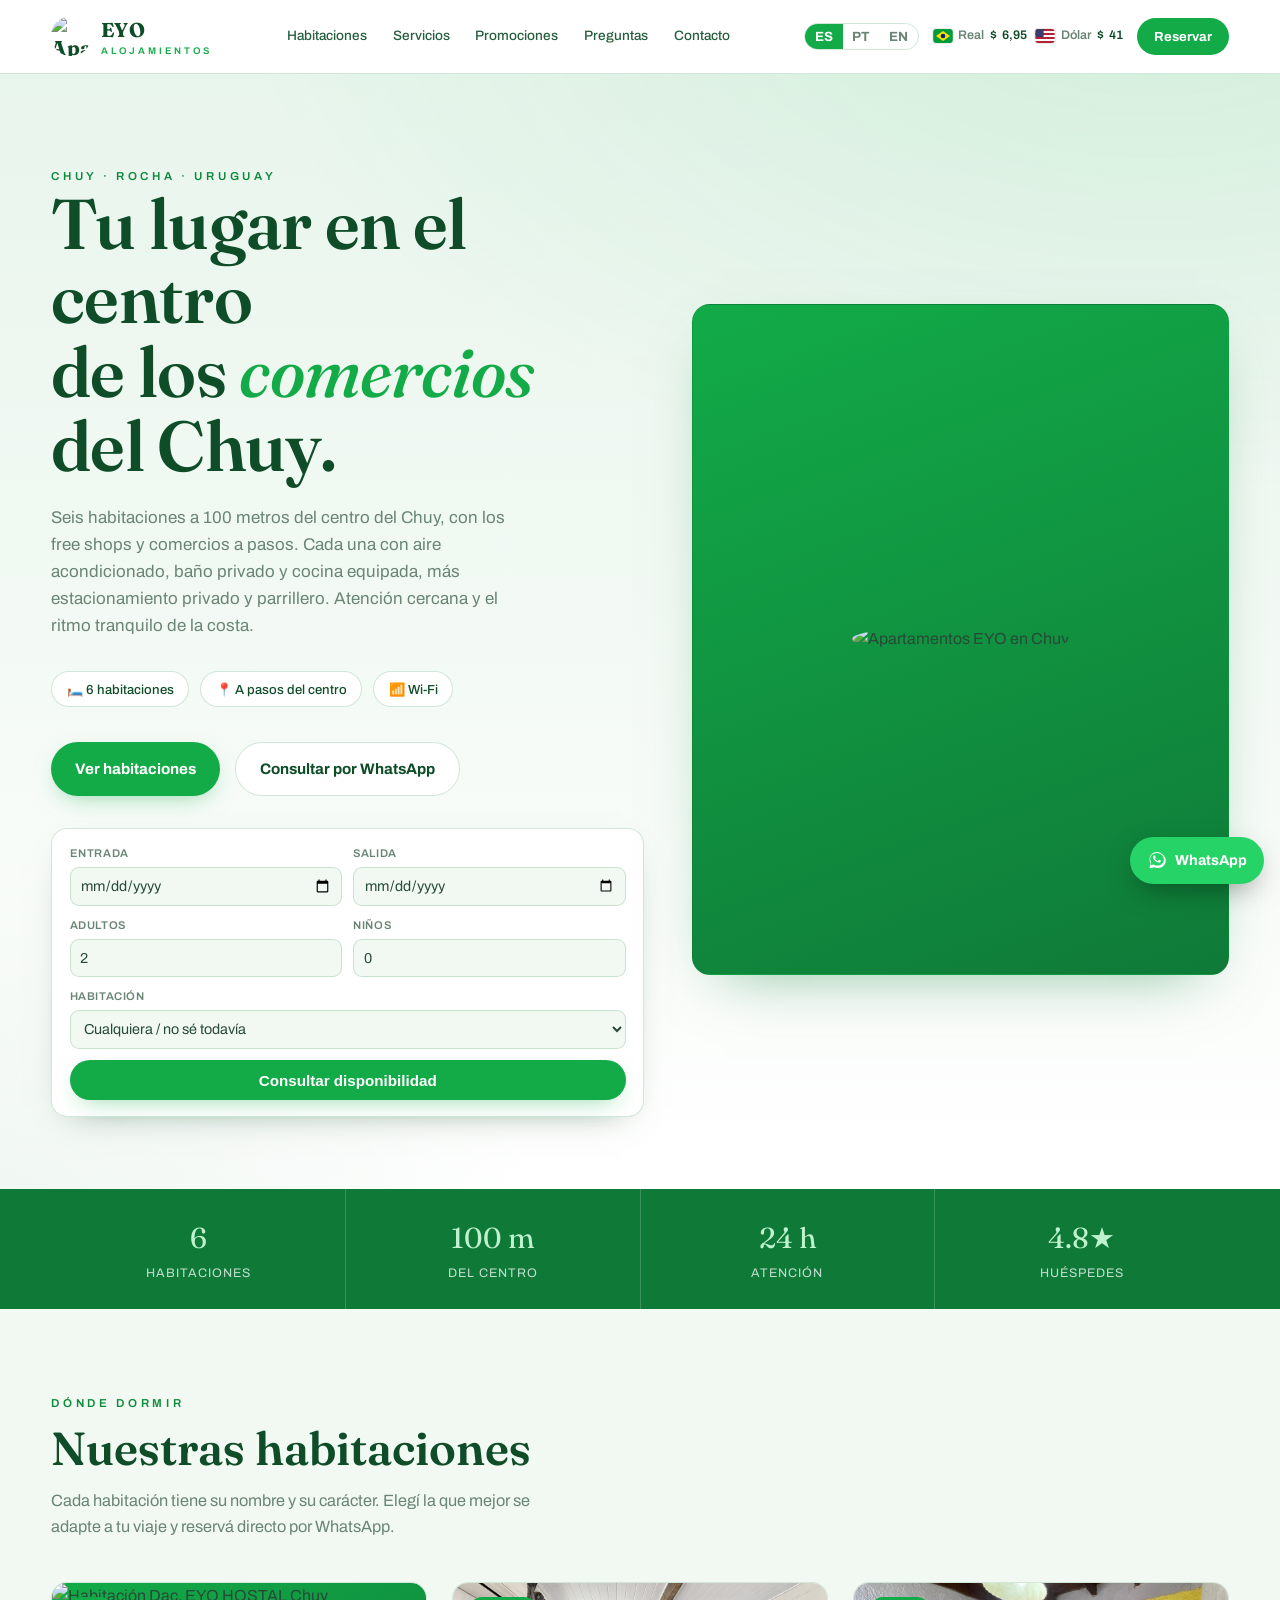
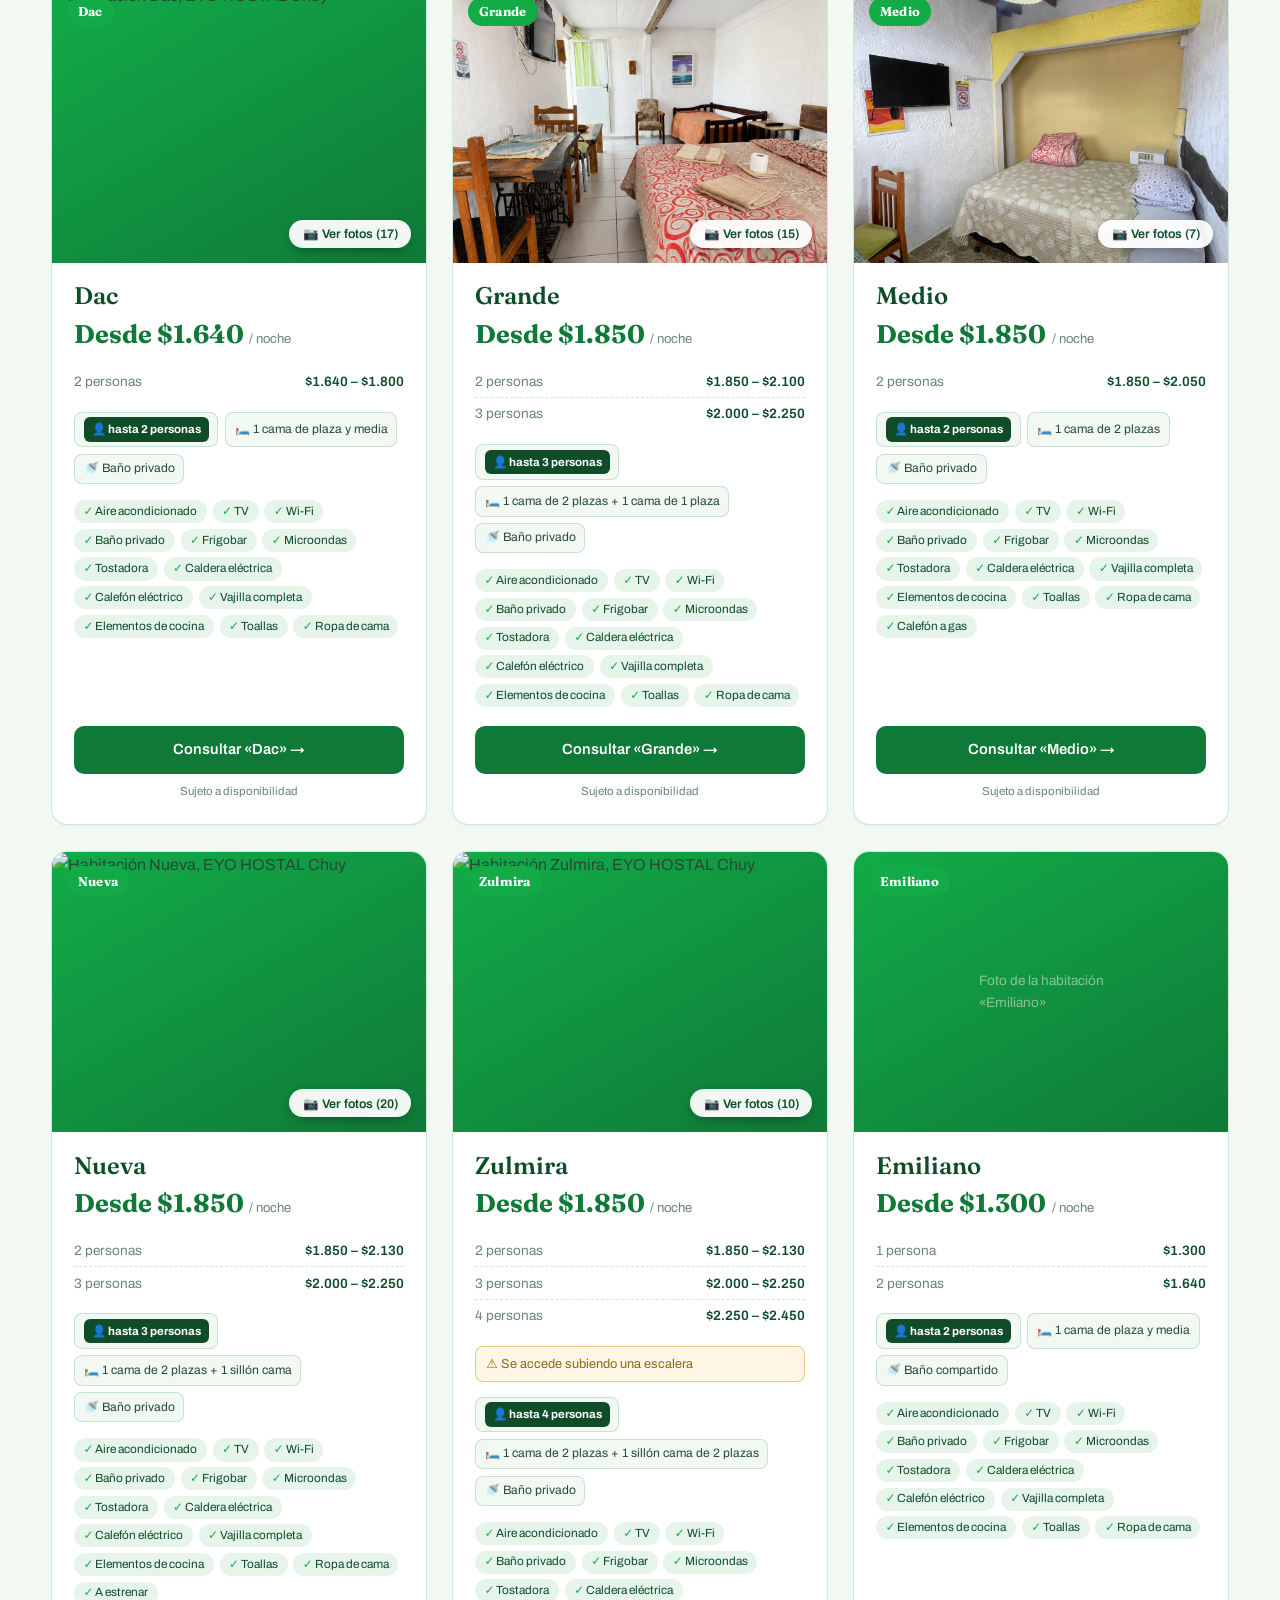
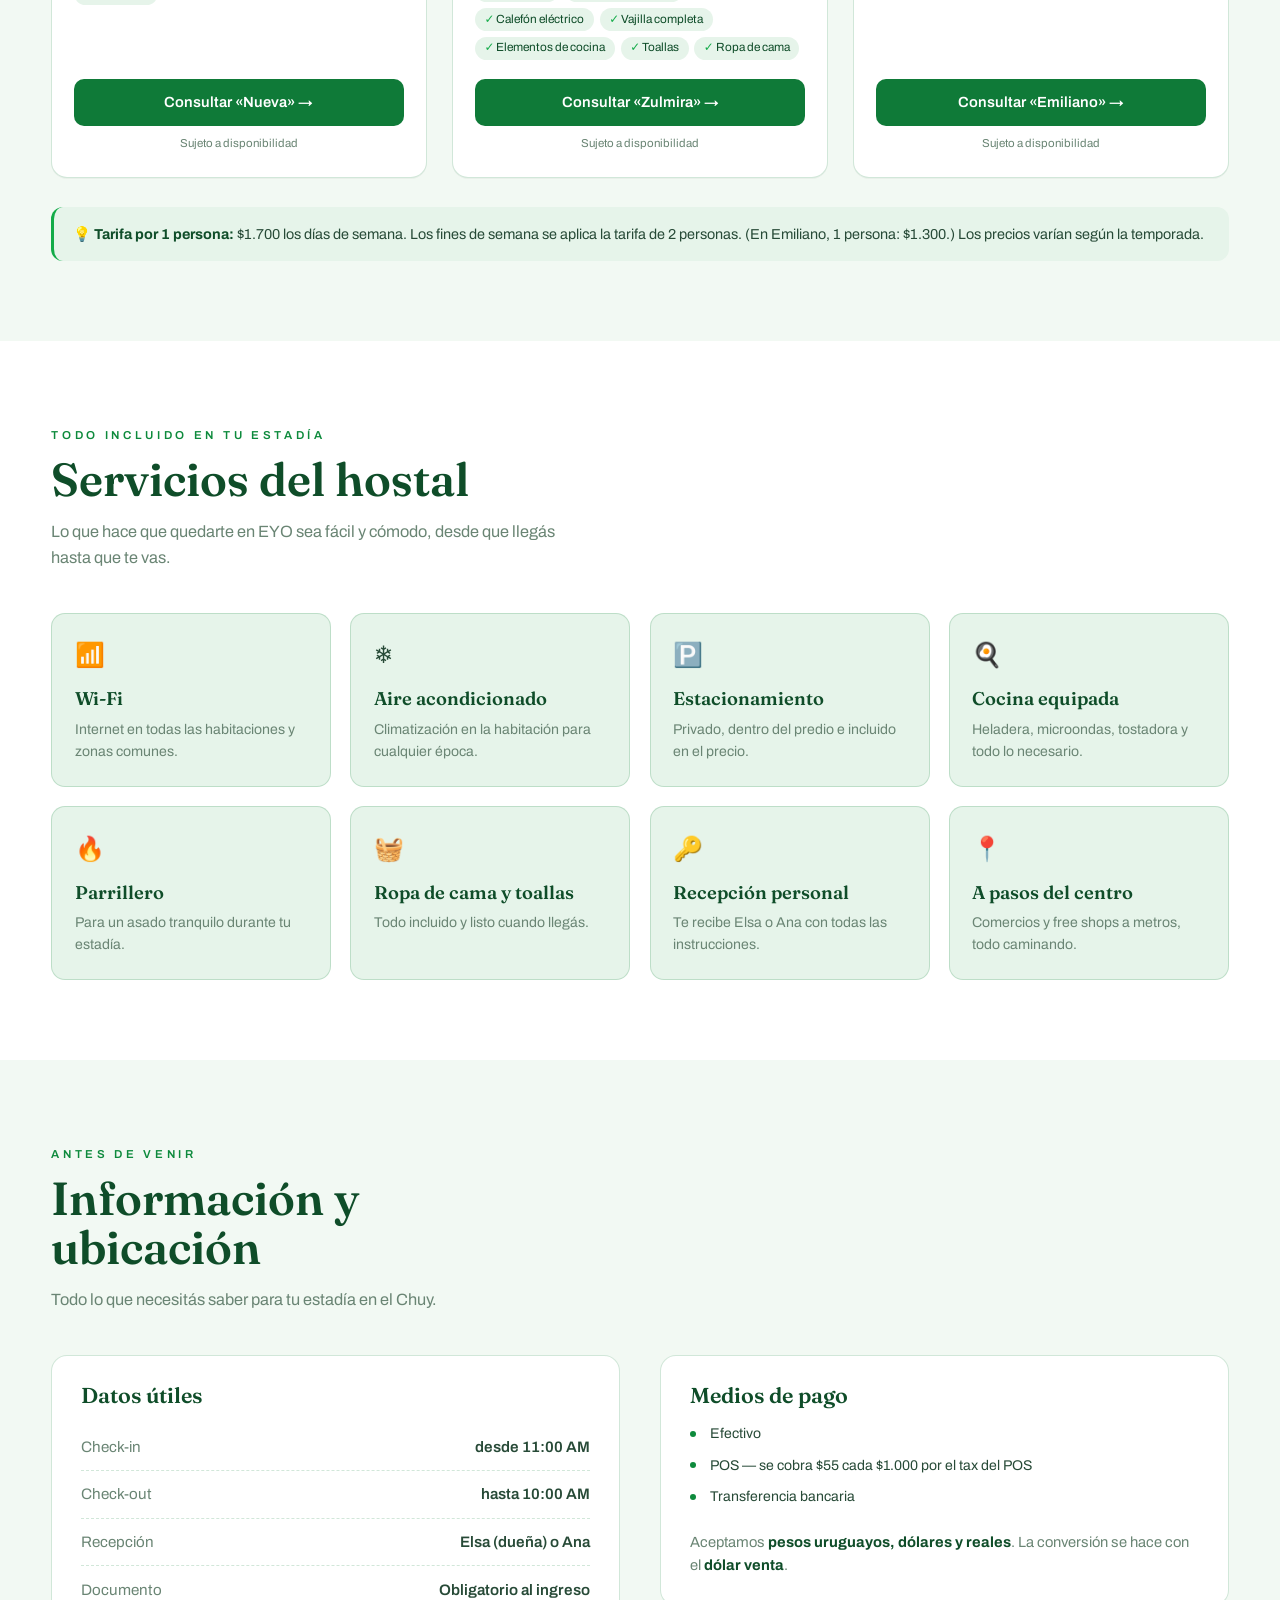
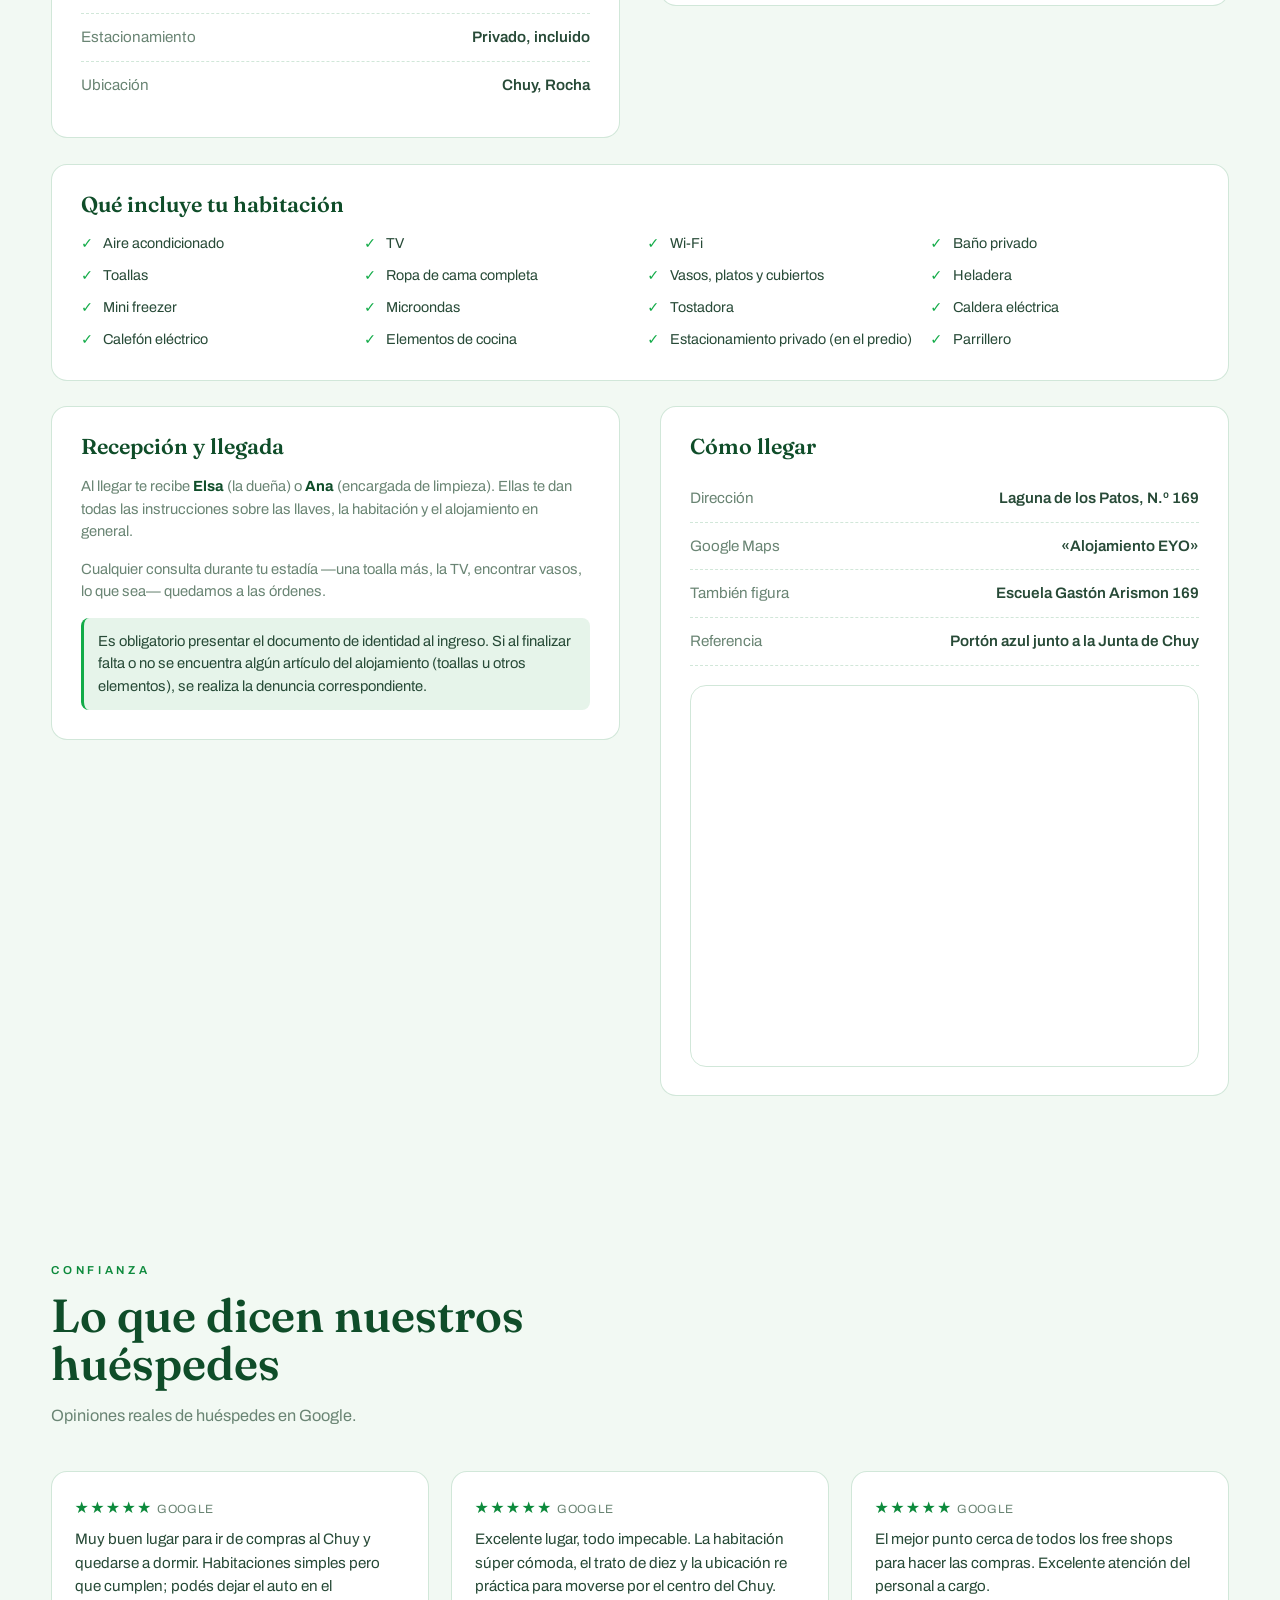
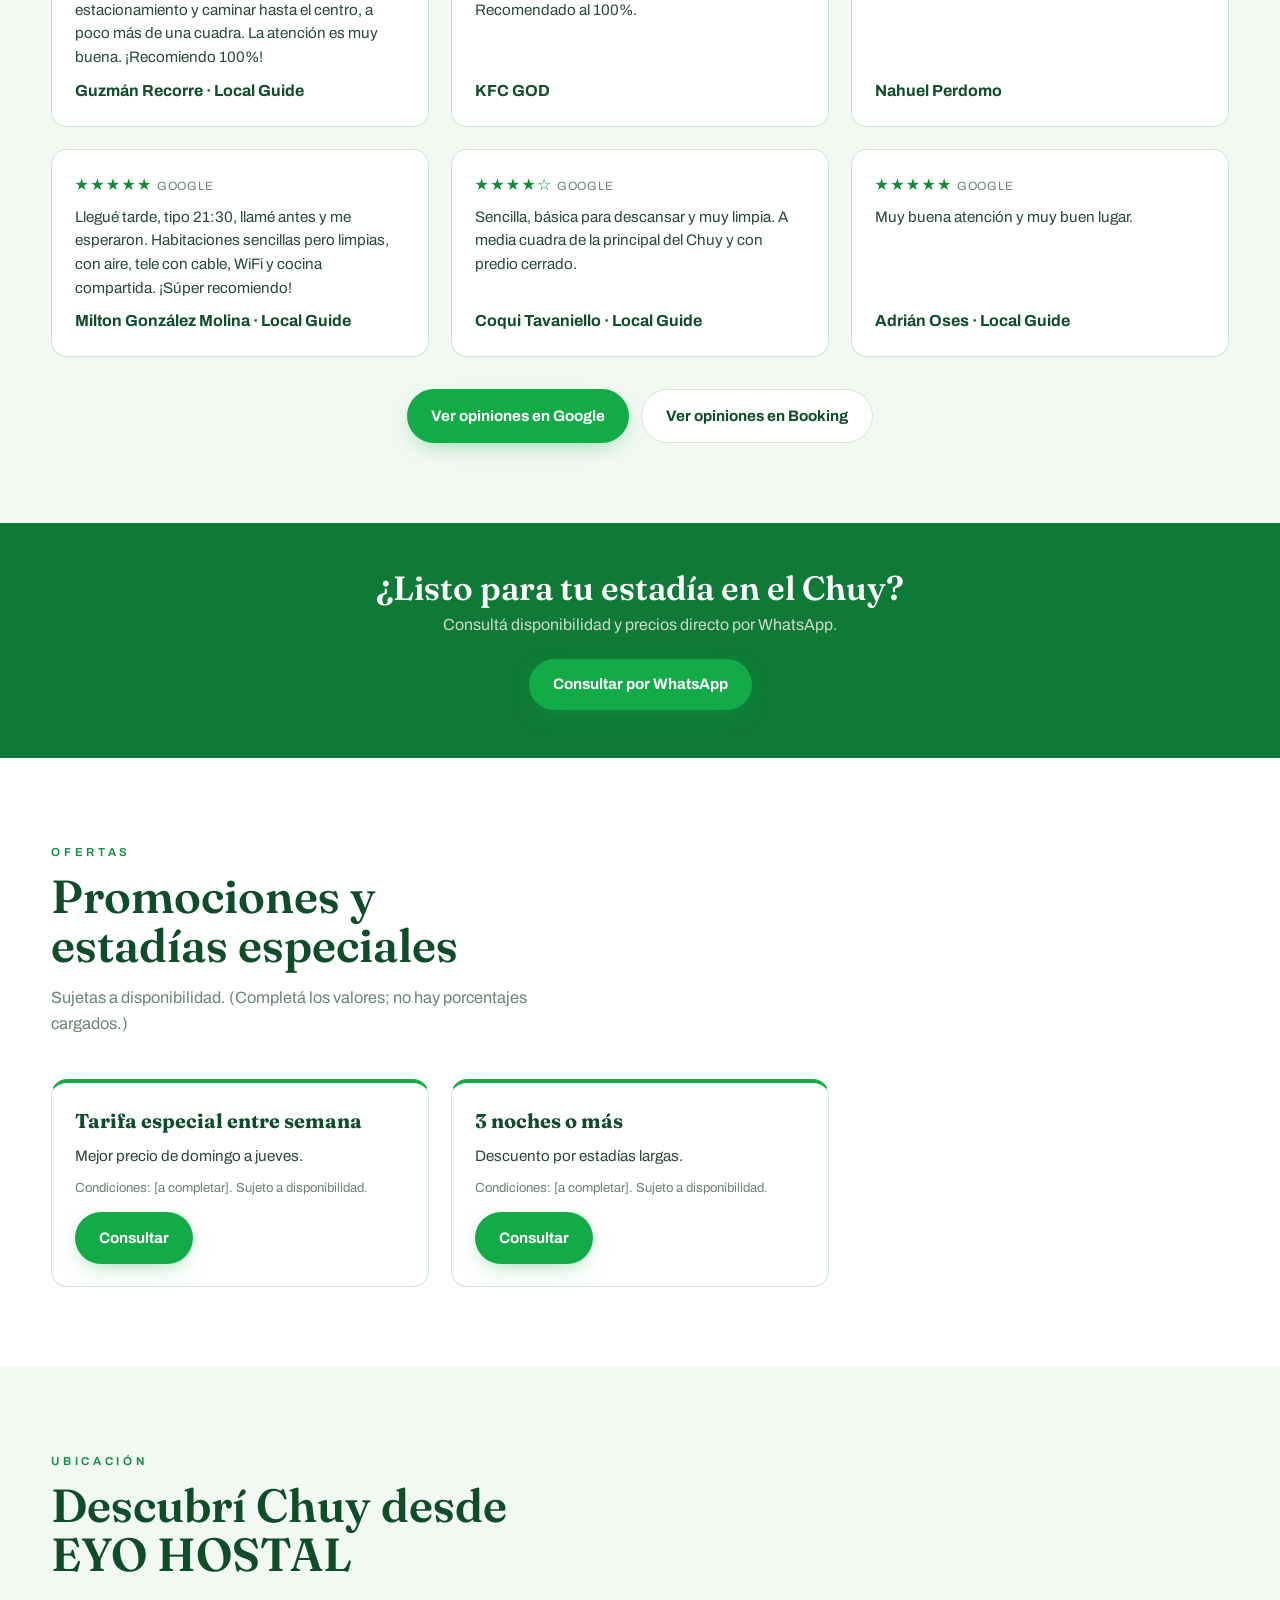
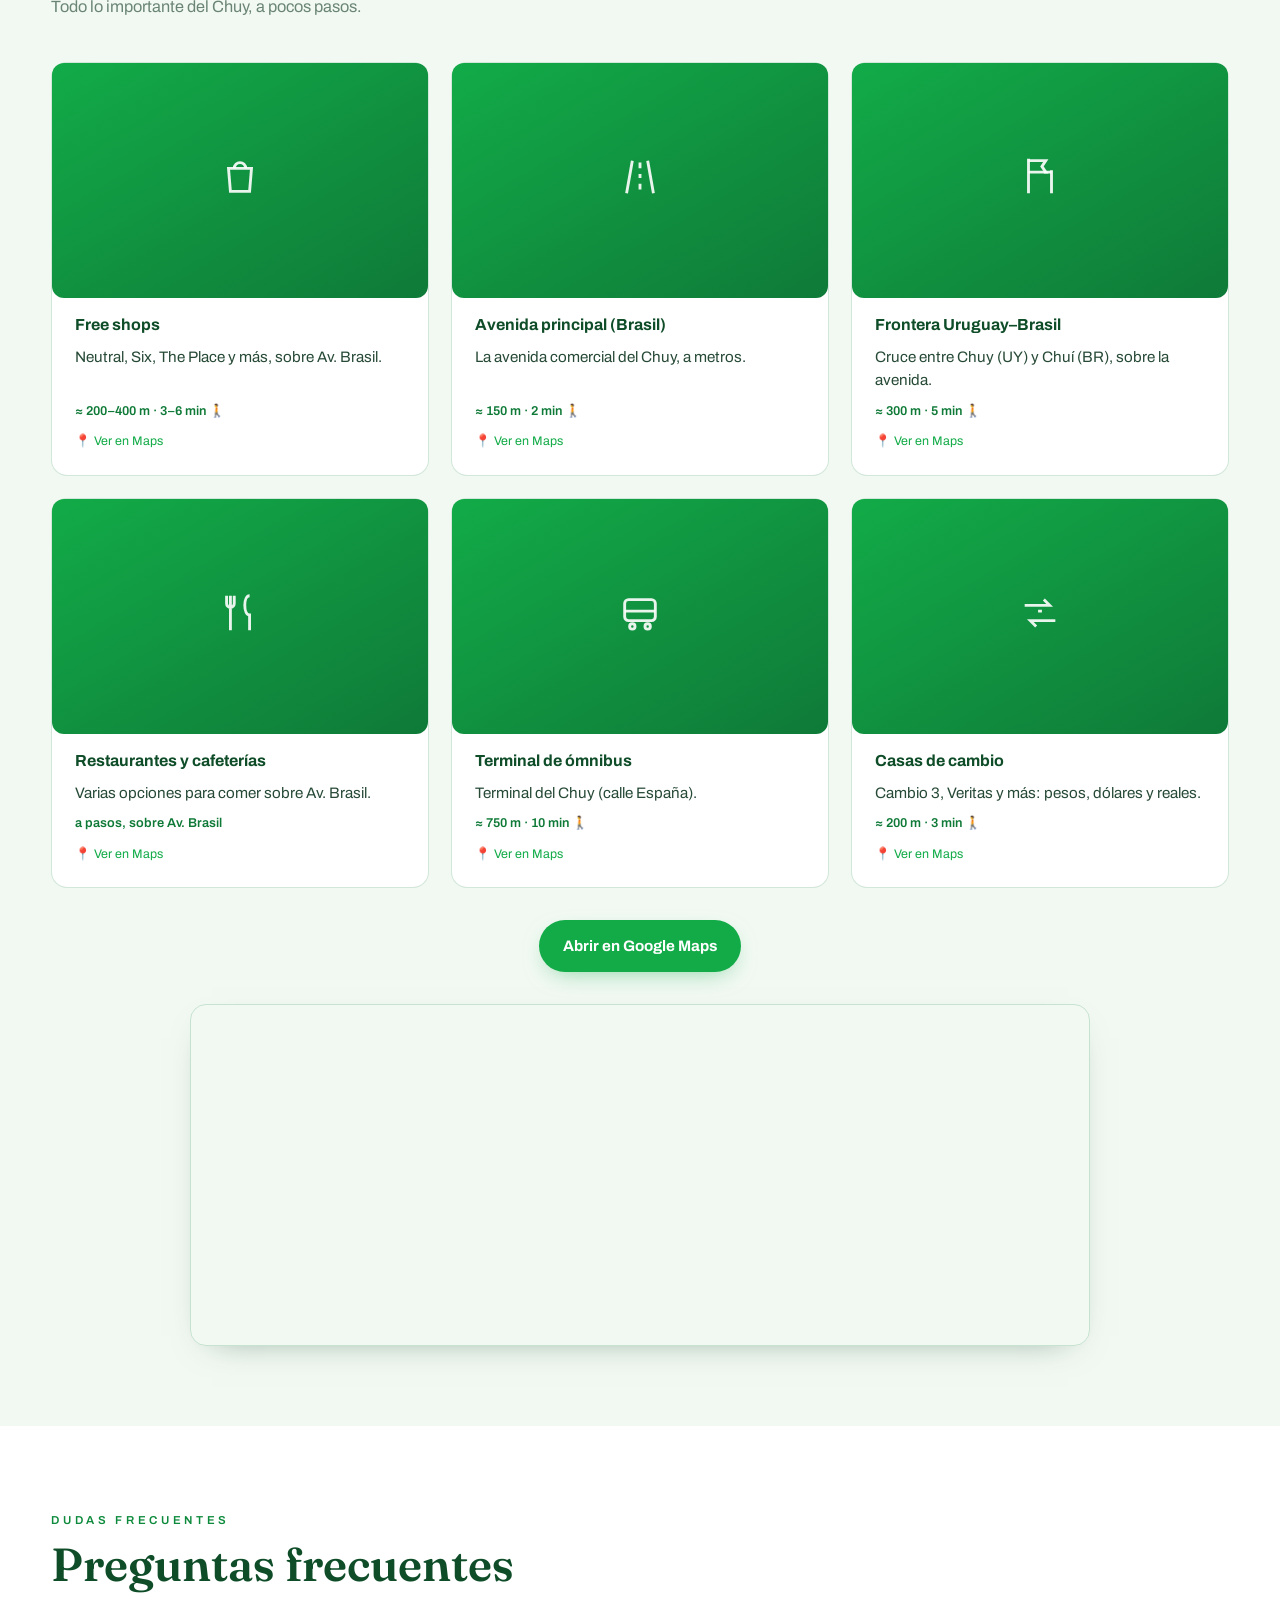
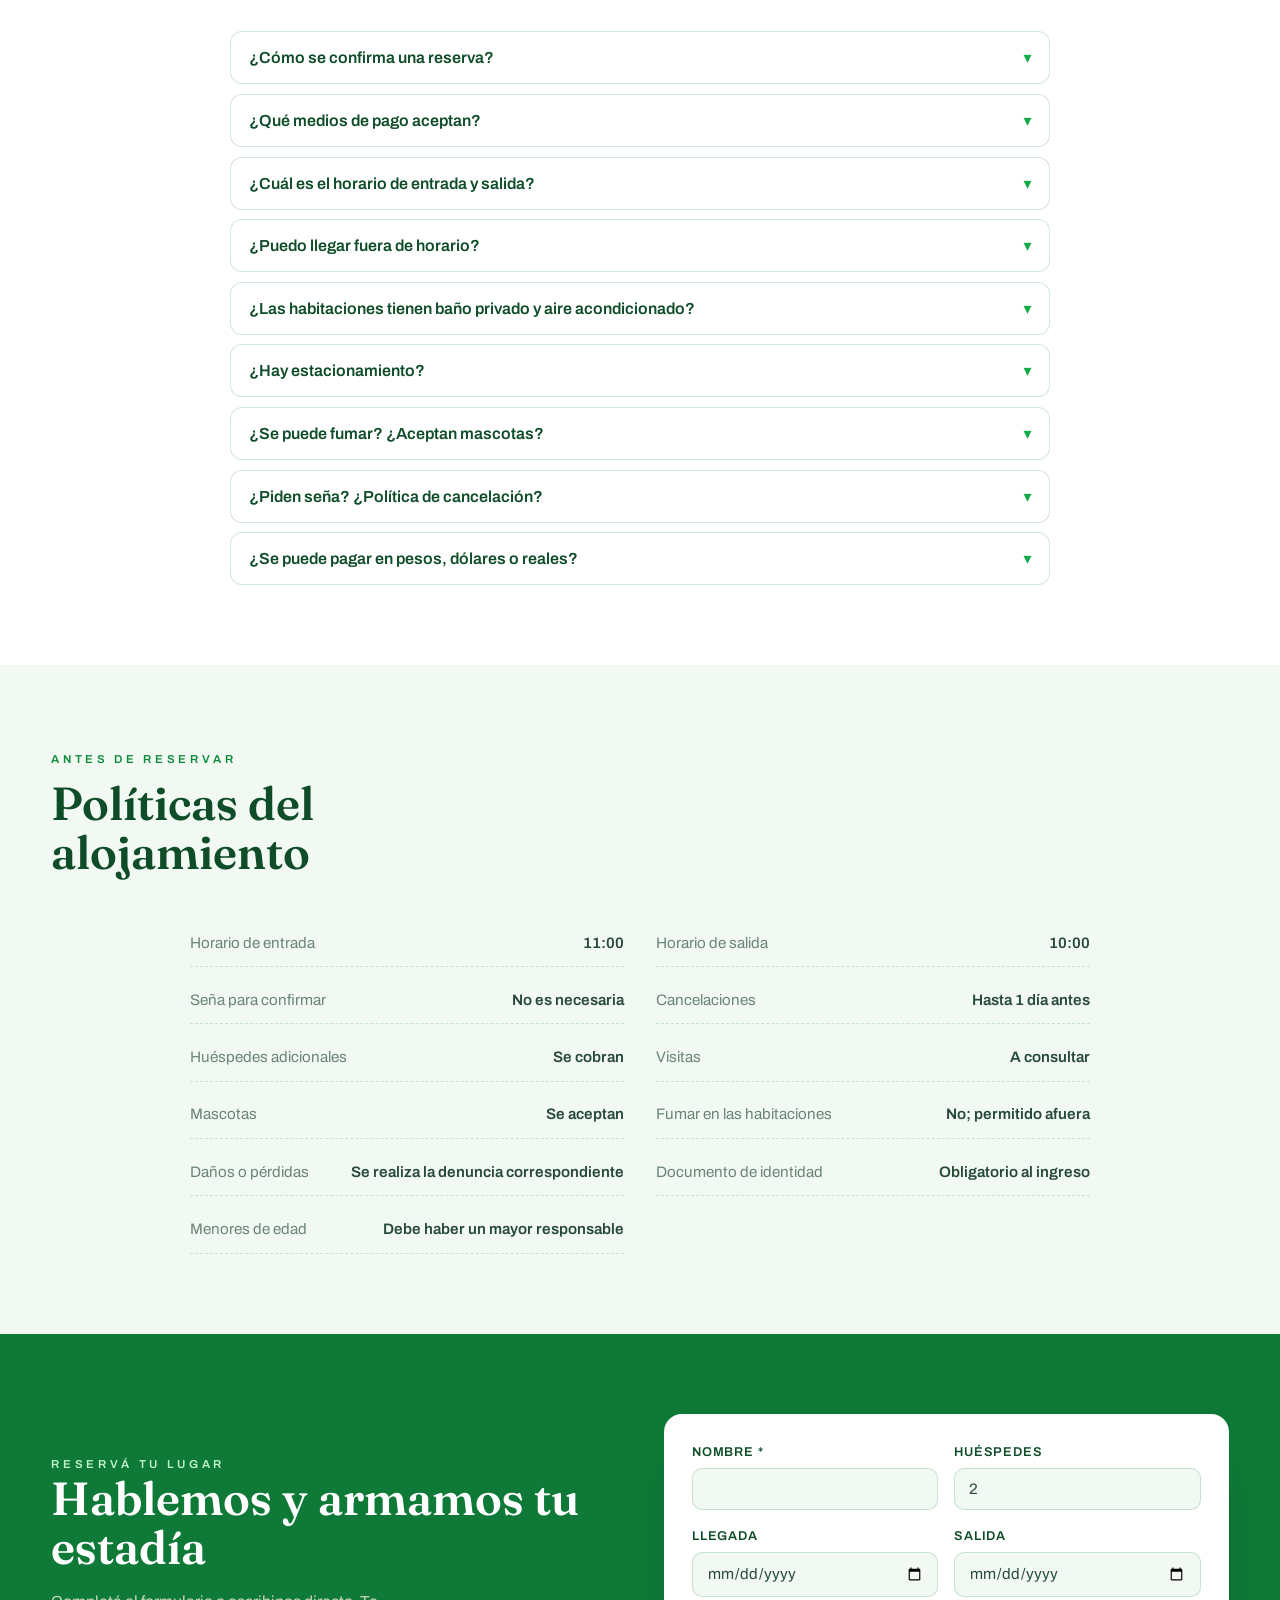
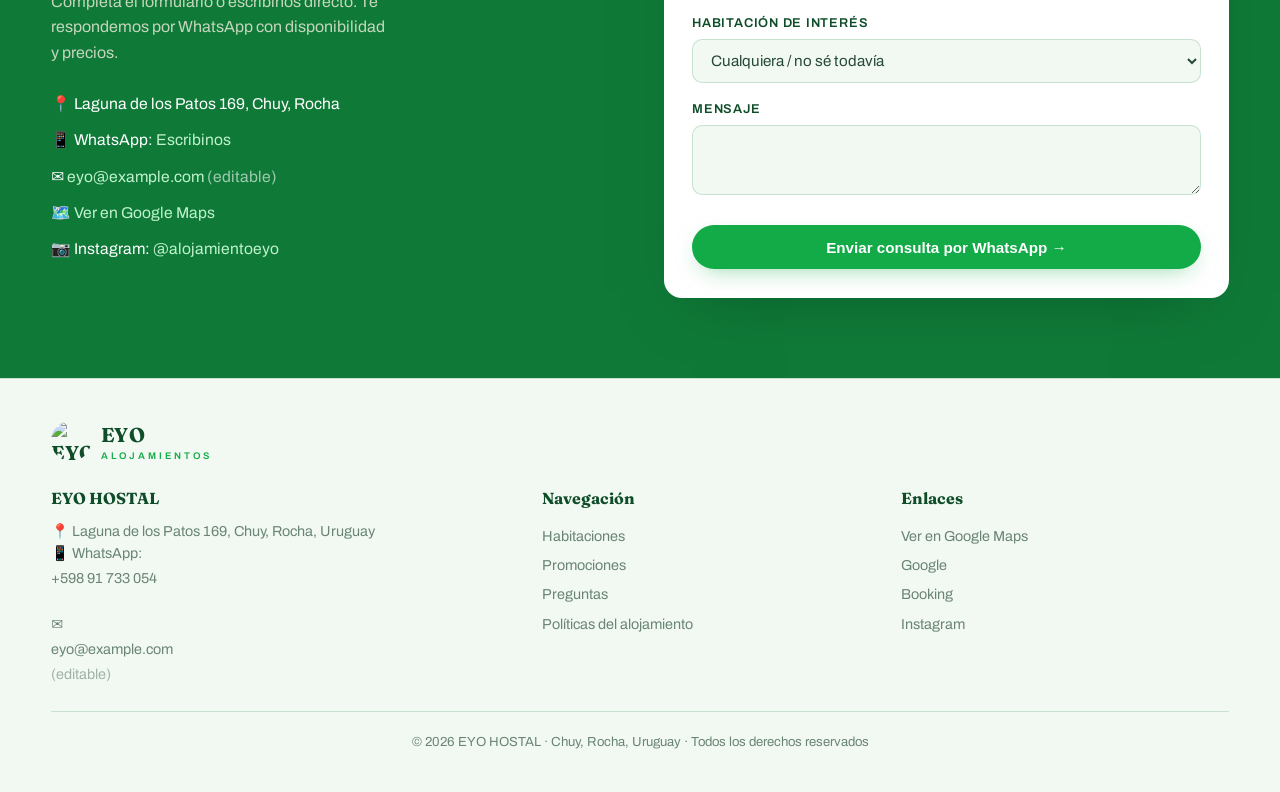
==== hostal.html @ 56536a61 "Arreglar formulario de contacto (WhatsApp) + guardar reemplazo de fotos pendiente - index.html: el b" ====
<!DOCTYPE html>
<html lang="es">
<head>
<meta charset="UTF-8">
<meta name="viewport" content="width=device-width, initial-scale=1.0">
<title>EYO HOSTAL — Chuy, Rocha</title>
<link rel="preconnect" href="https://fonts.googleapis.com">
<link rel="preconnect" href="https://fonts.gstatic.com" crossorigin>
<link href="https://fonts.googleapis.com/css2?family=Fraunces:ital,opsz,wght@0,9..144,400;0,9..144,600;0,9..144,700;1,9..144,500&family=Archivo:wght@400;500;600;700&display=swap" rel="stylesheet">
<meta name="description" content="EYO HOSTAL ofrece alojamiento en Chuy, Rocha, con habitaciones cómodas, baño privado, aire acondicionado y atención directa por WhatsApp.">
<link rel="canonical" href="https://manuelfestaori-star.github.io/webeyo/">
<meta name="theme-color" content="#0f7a38">
<!-- Favicon editable: reemplazá el href por tu ícono -->
<link rel="icon" href="data:image/svg+xml,%3Csvg xmlns='http://www.w3.org/2000/svg' viewBox='0 0 32 32'%3E%3Crect width='32' height='32' rx='7' fill='%23007830'/%3E%3Ctext x='16' y='22' font-family='Georgia' font-size='15' fill='white' text-anchor='middle' font-weight='bold'%3EE%3C/text%3E%3C/svg%3E">
<!-- Open Graph (para WhatsApp / Facebook) -->
<meta property="og:type" content="business.business">
<meta property="og:site_name" content="EYO HOSTAL">
<meta property="og:title" content="EYO HOSTAL — Chuy, Rocha">
<meta property="og:description" content="Alojamiento en el centro del Chuy: habitaciones con baño privado, aire acondicionado, estacionamiento y parrillero. Consultá por WhatsApp.">
<meta property="og:locale" content="es_UY">
<meta property="og:url" content="https://manuelfestaori-star.github.io/webeyo/">
<!-- og:image editable: poné la URL de una foto (1200x630 recomendado) -->
<meta property="og:image" content="https://manuelfestaori-star.github.io/webeyo/og-image.jpg">
<meta name="twitter:card" content="summary_large_image">
<meta name="twitter:title" content="EYO HOSTAL — Chuy, Rocha">
<meta name="twitter:description" content="Alojamiento en el centro del Chuy. Consultá disponibilidad por WhatsApp.">
<meta name="twitter:image" content="https://manuelfestaori-star.github.io/webeyo/og-image.jpg">
<!-- Datos estructurados (solo info comprobada de la web) -->
<script type="application/ld+json">
{
  "@context": "https://schema.org",
  "@type": "LodgingBusiness",
  "name": "EYO HOSTAL",
  "description": "Alojamiento en Chuy, Rocha, con habitaciones cómodas, baño privado y aire acondicionado.",
  "url": "https://manuelfestaori-star.github.io/webeyo/",
  "telephone": "+59891733054",
  "image": "https://manuelfestaori-star.github.io/webeyo/og-image.jpg",
  "address": {
    "@type": "PostalAddress",
    "streetAddress": "Laguna de los Patos 169",
    "addressLocality": "Chuy",
    "addressRegion": "Rocha",
    "addressCountry": "UY"
  },
  "currenciesAccepted": "UYU, USD, BRL",
  "paymentAccepted": "Efectivo, Transferencia bancaria, POS",
  "amenityFeature": [
    {"@type":"LocationFeatureSpecification","name":"Aire acondicionado","value":true},
    {"@type":"LocationFeatureSpecification","name":"Baño privado","value":true},
    {"@type":"LocationFeatureSpecification","name":"Wi-Fi","value":true},
    {"@type":"LocationFeatureSpecification","name":"Estacionamiento","value":true},
    {"@type":"LocationFeatureSpecification","name":"Parrillero","value":true}
  ]
}
</script>

<style>
  :root{
    --verde-profundo:#0f4d29;
    --verde:#0f7a38;
    --verde-claro:#12ab48;
    --verde-logo:#007830;
    --verde-vivo:#12ab48;
    --oro:#0d8a3c;
    --oro-claro:#bff2cd;
    --arena:#ffffff;
    --hueso:#f2f9f3;
    --mint:#e6f4ea;
    --carbon:#0c2417;
    --tinta:#274a37;
    --niebla:#6a8574;
    --linea:rgba(0,120,48,.18);
  }
  *{box-sizing:border-box;margin:0;padding:0}
  html{scroll-behavior:smooth}
  body{
    font-family:"Archivo",system-ui,sans-serif;
    color:var(--tinta);
    background:var(--arena);
    line-height:1.6;
    -webkit-font-smoothing:antialiased;
  }
  h1,h2,h3,.display{font-family:"Fraunces",Georgia,serif;font-weight:600;line-height:1.05}
  a{color:inherit}
  img{display:block;max-width:100%}
  .wrap{width:min(1180px,92vw);margin-inline:auto}
  .eyebrow{
    font-size:.72rem;letter-spacing:.32em;text-transform:uppercase;
    font-weight:600;color:var(--oro)
  }
  #contacto .eyebrow{color:var(--oro-claro)}

  /* ---------- NAV ---------- */
  header.nav{
    position:sticky;top:0;z-index:50;
    background:rgba(255,255,255,.92);backdrop-filter:blur(8px);
    border-bottom:1px solid var(--linea)
  }
  .nav-in{display:flex;align-items:center;justify-content:space-between;padding:.85rem 0;color:var(--verde-profundo)}
  .brand{display:flex;align-items:center;gap:.6rem;font-family:"Fraunces";font-weight:700;font-size:1.25rem;letter-spacing:.02em;text-decoration:none;color:var(--verde-profundo)}
  .brand-logo{width:40px;height:40px;border-radius:50%;flex:0 0 auto}
  .brand small{font-family:"Archivo";font-weight:600;font-size:.6rem;letter-spacing:.3em;color:var(--verde-vivo);text-transform:uppercase;display:block;margin-top:-2px}
  .nav-links{display:flex;gap:1.6rem;font-size:.85rem;font-weight:500}
  .nav-links a{opacity:.9;text-decoration:none;color:var(--verde-profundo);transition:color .2s,opacity .2s}
  .nav-links a:hover{opacity:1;color:var(--verde-vivo)}
  .nav-cta{
    background:var(--verde-vivo);color:#fff;
    padding:.5rem 1.05rem;border-radius:999px;font-weight:700;font-size:.82rem;
    text-decoration:none;transition:transform .2s,background .2s
  }
  .nav-cta:hover{transform:translateY(-1px);background:var(--verde-logo)}
  .nav-right{display:flex;align-items:center;gap:.9rem}
  .cotiz{display:flex;align-items:center;gap:.55rem}
  .coin{display:inline-flex;align-items:center;gap:.32rem;font-size:.78rem;font-weight:600;color:var(--verde-profundo);white-space:nowrap}
  .coin .flag{width:20px;height:14px;border-radius:3px;flex:0 0 auto;box-shadow:0 0 0 1px rgba(0,0,0,.08)}
  .coin-lbl{font-weight:600;color:var(--niebla)}
  @media(max-width:900px){.cotiz{gap:.45rem}.coin-lbl{display:none}}
  @media(max-width:520px){
    .nav-right{gap:.55rem}
    .cotiz{flex-direction:column;gap:.15rem;align-items:flex-end}
    .coin{font-size:.72rem}
  }
  @media(max-width:760px){.nav-links{display:none}}

  /* ---------- HERO ---------- */
  .hero{
    position:relative;background:linear-gradient(180deg,#e8f5ec 0%,#f4faf5 55%,#ffffff 100%);color:var(--tinta);
    overflow:hidden;padding:5.5rem 0 4.5rem
  }
  .hero::before{
    content:"";position:absolute;inset:0;
    background:
      radial-gradient(120% 80% at 90% -10%,rgba(18,171,72,.10),transparent 60%),
      radial-gradient(90% 70% at -5% 110%,rgba(0,120,48,.08),transparent 55%);
    pointer-events:none
  }
  .hero-grid{position:relative;display:grid;grid-template-columns:1.05fr .95fr;gap:3rem;align-items:center}
  .hero h1{font-size:clamp(2.6rem,6vw,4.4rem);letter-spacing:-.01em;color:var(--verde-profundo)}
  .hero h1 em{font-style:italic;color:var(--verde-vivo);font-weight:500}
  .hero p.lead{margin-top:1.3rem;font-size:1.06rem;max-width:46ch;color:var(--niebla)}
  .hero-meta{margin-top:2rem;display:flex;flex-wrap:wrap;gap:.7rem}
  .chip{
    display:inline-flex;align-items:center;gap:.4rem;
    background:#fff;border:1px solid var(--linea);border-radius:999px;
    padding:.4rem .9rem;font-size:.82rem;color:var(--verde-profundo);font-weight:500
  }
  .hero-btns{margin-top:2.2rem;display:flex;flex-wrap:wrap;gap:.9rem}
  .btn{
    display:inline-flex;align-items:center;gap:.55rem;
    padding:.85rem 1.5rem;border-radius:999px;font-weight:700;font-size:.95rem;
    text-decoration:none;cursor:pointer;border:0;transition:transform .2s,background .2s,box-shadow .2s
  }
  .btn-oro{background:var(--verde-vivo);color:#fff;box-shadow:0 8px 24px -10px rgba(18,171,72,.55)}
  .btn-oro:hover{transform:translateY(-2px);background:var(--verde-logo)}
  .btn-ghost{background:#fff;color:var(--verde-profundo);border:1px solid var(--linea)}
  .btn-ghost:hover{border-color:var(--verde-vivo);color:var(--verde-vivo)}
  .hero-photo{
    position:relative;aspect-ratio:4/5;border-radius:18px;overflow:hidden;
    border:1px solid var(--linea);
    background:linear-gradient(160deg,var(--verde-claro),var(--verde));
    box-shadow:0 24px 60px -30px rgba(0,120,48,.5);
    display:flex;align-items:center;justify-content:center;text-align:center
  }
  .hero-photo img{width:100%;height:100%;object-fit:cover}
  .ph-label{color:rgba(255,255,255,.6);font-size:.85rem;padding:1rem}
  @media(max-width:860px){
    .hero-grid{grid-template-columns:1fr;gap:2rem}
    .hero-photo{aspect-ratio:16/11;order:-1}
  }

  /* ---------- FRANJA DATOS ---------- */
  .franja{background:var(--verde);color:var(--arena)}
  .franja-in{display:grid;grid-template-columns:repeat(4,1fr);gap:1px;background:rgba(255,255,255,.18)}
  .dato{background:var(--verde);padding:1.6rem 1.2rem;text-align:center}
  .dato .n{font-family:"Fraunces";font-size:1.8rem;color:var(--oro-claro)}
  .dato .t{font-size:.78rem;letter-spacing:.08em;text-transform:uppercase;opacity:.75;margin-top:.2rem}
  @media(max-width:680px){.franja-in{grid-template-columns:repeat(2,1fr)}}

  /* ---------- SECCIONES ---------- */
  section{padding:5rem 0}
  .sec-head{max-width:56ch;margin-bottom:2.6rem}
  .sec-head h2{font-size:clamp(2rem,4vw,2.9rem);margin-top:.6rem;color:var(--verde-profundo)}
  .sec-head p{margin-top:.9rem;color:var(--niebla);font-size:1.02rem}

  /* ---------- HABITACIONES ---------- */
  #habitaciones{background:var(--hueso)}
  .rooms{display:grid;grid-template-columns:repeat(3,1fr);gap:1.6rem}
  @media(max-width:920px){.rooms{grid-template-columns:repeat(2,1fr)}}
  @media(max-width:600px){.rooms{grid-template-columns:1fr}}
  .room{
    position:relative;background:#fff;border-radius:16px;overflow:hidden;
    border:1px solid var(--linea);
    box-shadow:0 1px 0 rgba(16,26,21,.04);
    display:flex;flex-direction:column;transition:transform .25s,box-shadow .25s
  }
  .room:hover{transform:translateY(-4px);box-shadow:0 18px 40px -22px rgba(14,42,32,.4)}
  .room-photo{
    aspect-ratio:4/3;background:linear-gradient(150deg,var(--verde-claro),var(--verde));
    position:relative;overflow:hidden;display:flex;align-items:center;justify-content:center
  }
  .room-photo img{width:100%;height:100%;object-fit:cover}
  .room-photo .ph-label{color:rgba(243,236,221,.55)}
  .room-tag{
    position:absolute;top:.9rem;left:.9rem;z-index:2;
    background:var(--verde-vivo);color:#fff;
    font-family:"Fraunces";font-weight:700;font-size:.8rem;
    padding:.28rem .7rem;border-radius:999px;letter-spacing:.02em
  }
  .room-body{padding:1.3rem 1.35rem 1.5rem;display:flex;flex-direction:column;flex:1}
  .room-body h3{font-size:1.5rem;color:var(--verde-profundo)}
  .room-price{margin:.35rem 0 .9rem;display:flex;align-items:baseline;gap:.35rem}
  .room-price .amt{font-family:"Fraunces";font-weight:700;font-size:1.6rem;color:var(--verde)}
  .room-price .per{font-size:.82rem;color:var(--niebla)}
  .tarifas{list-style:none;margin:.1rem 0 .9rem;display:grid;gap:.32rem}
  .tarifas li{display:flex;justify-content:space-between;gap:1rem;font-size:.85rem;border-bottom:1px dashed var(--linea);padding-bottom:.28rem}
  .tarifas li:last-child{border-bottom:0}
  .tarifas li span:first-child{color:var(--niebla)}
  .tarifas li span:last-child{font-weight:600;color:var(--verde-profundo)}
  .room-aviso{background:#fff6e6;border:1px solid #e6c877;color:#8a6a1a;font-size:.8rem;border-radius:8px;padding:.45rem .65rem;margin-bottom:.9rem}
  .specs{display:flex;flex-wrap:wrap;gap:.4rem;margin-bottom:1rem}
  .spec{
    font-size:.76rem;background:var(--hueso);color:var(--tinta);
    border:1px solid var(--linea);border-radius:8px;padding:.28rem .55rem;
    display:inline-flex;align-items:center;gap:.35rem
  }
  .amen{list-style:none;margin:0 0 1.2rem;font-size:.88rem;color:var(--tinta);display:grid;gap:.35rem}
  .amen li{position:relative;padding-left:1.25rem}
  .amen li::before{content:"";position:absolute;left:0;top:.55em;width:6px;height:6px;border-radius:50%;background:var(--oro)}
  .amen-tags{display:flex;flex-wrap:wrap;gap:.35rem;margin-bottom:1.2rem}
  .amen-tag{
    font-size:.74rem;background:var(--mint);color:var(--verde-profundo);
    border-radius:999px;padding:.24rem .6rem;line-height:1.3
  }
  .amen-tag::before{content:"✓ ";color:var(--verde-vivo);font-weight:700}
  .tarifa-nota{margin-top:1.8rem;background:var(--mint);border-left:3px solid var(--verde-vivo);border-radius:12px;padding:1rem 1.2rem;font-size:.9rem;color:var(--tinta);line-height:1.55}
  .tarifa-nota strong{color:var(--verde-profundo)}
  .room-reservar{
    margin-top:auto;display:inline-flex;align-items:center;justify-content:center;gap:.5rem;
    background:var(--verde);color:var(--arena);text-decoration:none;
    padding:.75rem;border-radius:10px;font-weight:600;font-size:.92rem;transition:background .2s
  }
  .room-reservar:hover{background:var(--verde-profundo)}
  .ver-fotos{
    position:absolute;bottom:.9rem;right:.9rem;z-index:3;
    background:rgba(255,255,255,.94);color:var(--verde-profundo);
    border:0;border-radius:999px;padding:.42rem .85rem;font-family:inherit;font-size:.78rem;font-weight:600;
    cursor:pointer;box-shadow:0 4px 14px -4px rgba(0,0,0,.45);transition:background .2s,transform .2s
  }
  .ver-fotos:hover{background:#fff;transform:translateY(-1px)}

  /* ---------- LIGHTBOX / GALERÍA ---------- */
  .lb{position:fixed;inset:0;z-index:100;background:rgba(8,30,18,.94);display:none;flex-direction:column;padding:1rem}
  .lb.open{display:flex}
  .lb-top{display:flex;justify-content:space-between;align-items:center;color:#fff;padding:.3rem .2rem}
  .lb-count{font-size:.9rem;font-weight:600;letter-spacing:.03em}
  .lb-close{background:none;border:0;color:#fff;font-size:2rem;cursor:pointer;line-height:1;padding:0 .5rem}
  .lb-stage{flex:1;display:flex;align-items:center;justify-content:center;gap:.6rem;min-height:0}
  .lb-stage img{max-width:100%;max-height:100%;object-fit:contain;border-radius:10px}
  .lb-nav{background:rgba(255,255,255,.16);border:0;color:#fff;font-size:1.7rem;width:46px;height:46px;border-radius:50%;cursor:pointer;flex:0 0 auto;transition:background .2s}
  .lb-nav:hover{background:rgba(255,255,255,.32)}
  .lb-thumbs{display:flex;gap:.5rem;overflow-x:auto;padding:.75rem .2rem .2rem}
  .lb-thumbs img{height:58px;width:80px;object-fit:cover;border-radius:6px;cursor:pointer;opacity:.5;border:2px solid transparent;flex:0 0 auto;transition:opacity .2s,border-color .2s}
  .lb-thumbs img.act{opacity:1;border-color:var(--verde-vivo)}
  @media(max-width:600px){.lb-nav{width:38px;height:38px;font-size:1.3rem}.lb-thumbs img{height:46px;width:62px}}

  /* ---------- SERVICIOS ---------- */
  #servicios{background:#ffffff;color:var(--tinta)}
  #servicios .sec-head h2{color:var(--verde-profundo)}
  #servicios .sec-head p{color:var(--niebla)}
  .serv-grid{display:grid;grid-template-columns:repeat(4,1fr);gap:1.2rem}
  @media(max-width:820px){.serv-grid{grid-template-columns:repeat(2,1fr)}}
  @media(max-width:460px){.serv-grid{grid-template-columns:1fr}}
  .serv{
    border:1px solid var(--linea);border-radius:14px;padding:1.4rem;
    background:var(--mint)
  }
  .serv .ic{font-size:1.5rem;margin-bottom:.6rem}
  .serv h4{font-family:"Fraunces";font-size:1.15rem;color:var(--verde-profundo);font-weight:600;margin-bottom:.3rem}
  .serv p{font-size:.88rem;color:var(--niebla)}

  /* ---------- INFO / UBICACION ---------- */
  #info{background:var(--hueso)}
  .info-grid{display:grid;grid-template-columns:1fr 1fr;gap:2.5rem;align-items:start}
  @media(max-width:820px){.info-grid{grid-template-columns:1fr}}
  .info-card{background:#fff;border:1px solid var(--linea);border-radius:16px;padding:1.8rem}
  .info-card h3{color:var(--verde-profundo);font-size:1.35rem;margin-bottom:1rem}
  .info-row{display:flex;justify-content:space-between;gap:1rem;padding:.7rem 0;border-bottom:1px dashed var(--linea);font-size:.95rem}
  .info-row:last-child{border-bottom:0}
  .info-row span:first-child{color:var(--niebla)}
  .info-row span:last-child{font-weight:600;color:var(--tinta);text-align:right}
  .map-embed{aspect-ratio:4/3;border-radius:16px;overflow:hidden;border:1px solid var(--linea)}
  .map-embed iframe{width:100%;height:100%;border:0}
  #info .info-grid{margin-bottom:1.6rem}
  #info .info-grid:last-child{margin-bottom:0}
  .info-card.full{margin-bottom:1.6rem}
  .amen-2 li{padding-left:1.25rem;margin-bottom:.2rem}
  .nota{font-size:.92rem;color:var(--niebla);margin-top:.9rem;line-height:1.55}
  .nota strong{color:var(--verde-profundo)}
  .nota-alerta{background:var(--mint);border-left:3px solid var(--verde-vivo);padding:.75rem .9rem;border-radius:8px;color:var(--tinta)}
  .equip{list-style:none;margin-top:.4rem;display:grid;grid-template-columns:repeat(4,1fr);gap:.55rem .9rem}
  @media(max-width:820px){.equip{grid-template-columns:repeat(2,1fr)}}
  @media(max-width:460px){.equip{grid-template-columns:1fr}}
  .equip li{position:relative;padding-left:1.4rem;font-size:.9rem;color:var(--tinta)}
  .equip li::before{content:"✓";position:absolute;left:0;top:0;color:var(--verde-vivo);font-weight:700}

  /* ---------- CONTACTO ---------- */
  #contacto{background:var(--verde);color:var(--arena)}
  .cont-grid{display:grid;grid-template-columns:1fr 1fr;gap:3rem;align-items:center}
  @media(max-width:820px){.cont-grid{grid-template-columns:1fr}}
  #contacto h2{color:var(--arena);font-size:clamp(2rem,4vw,2.9rem)}
  #contacto .lead{color:rgba(243,236,221,.8);margin-top:1rem;max-width:38ch}
  .cont-datos{margin-top:1.6rem;display:grid;gap:.7rem;font-size:.98rem}
  .cont-datos a{color:var(--oro-claro);text-decoration:none}
  .form{background:#ffffff;border:1px solid rgba(255,255,255,.6);border-radius:18px;padding:1.7rem;box-shadow:0 24px 60px -30px rgba(0,60,25,.5)}
  .field{margin-bottom:1rem}
  .field label{display:block;font-size:.8rem;letter-spacing:.06em;text-transform:uppercase;color:var(--verde-profundo);font-weight:600;margin-bottom:.35rem}
  .field input,.field select,.field textarea{
    width:100%;background:var(--hueso);border:1px solid var(--linea);
    border-radius:10px;padding:.75rem .85rem;color:var(--tinta);font-family:inherit;font-size:.95rem
  }
  .field input:focus,.field select:focus,.field textarea:focus{outline:2px solid var(--verde-vivo)}
  .field textarea{resize:vertical;min-height:70px}
  .two{display:grid;grid-template-columns:1fr 1fr;gap:1rem}
  @media(max-width:480px){.two{grid-template-columns:1fr}}
  .form .btn-oro{width:100%;justify-content:center;margin-top:.4rem}

  /* ---------- FOOTER ---------- */
  footer{background:var(--hueso);color:var(--niebla);padding:2.5rem 0;font-size:.85rem;border-top:1px solid var(--linea)}
  .foot-in{display:flex;justify-content:space-between;flex-wrap:wrap;gap:1rem;align-items:center}
  .foot-in .brand{color:var(--verde-profundo)}

  @media(prefers-reduced-motion:reduce){
    *{transition:none!important;animation:none!important;scroll-behavior:auto!important}
  }

  /* ===== FOCO ACCESIBLE ===== */
  a:focus-visible,button:focus-visible,input:focus-visible,select:focus-visible,textarea:focus-visible,.lb-thumbs img:focus-visible{outline:3px solid var(--verde-vivo);outline-offset:2px;border-radius:6px}

  /* ===== SELECTOR DE IDIOMA ===== */
  .lang{display:inline-flex;border:1px solid var(--linea);border-radius:999px;overflow:hidden;font-size:.75rem;font-weight:700}
  .lang button{background:transparent;border:0;padding:.32rem .6rem;cursor:pointer;color:var(--niebla);font-family:inherit;font-weight:700}
  .lang button.on{background:var(--verde-vivo);color:#fff}

  /* ===== BUSCADOR DISPONIBILIDAD ===== */
  .buscador{position:relative;margin-top:2rem;background:#fff;border:1px solid var(--linea);border-radius:16px;padding:1rem 1.1rem;box-shadow:0 12px 34px -22px rgba(0,60,25,.5)}
  .buscador-grid{display:grid;grid-template-columns:1fr 1fr;gap:.7rem;align-items:end}
  .bfield{display:flex;flex-direction:column;gap:.25rem}
  .bfield.full{grid-column:1/-1}
  .bfield label{font-size:.7rem;letter-spacing:.05em;text-transform:uppercase;color:var(--niebla);font-weight:600}
  .bfield input,.bfield select{border:1px solid var(--linea);border-radius:9px;padding:.6rem .6rem;font-family:inherit;font-size:.9rem;color:var(--tinta);background:var(--hueso);width:100%}
  .buscador .btn-oro{white-space:nowrap;padding:.72rem 1.2rem;grid-column:1/-1;justify-content:center}

  /* ===== BANDAS CTA ===== */
  .cta-band{background:var(--verde);color:var(--arena);text-align:center;padding:3rem 0}
  .cta-band h3{font-family:"Fraunces";font-size:clamp(1.5rem,3vw,2.1rem);color:#fff;margin-bottom:.4rem}
  .cta-band p{color:rgba(243,236,221,.85);margin-bottom:1.3rem}

  /* ===== TARJETAS GENÉRICAS (opiniones/promos/lugares) ===== */
  .cards3{display:grid;grid-template-columns:repeat(3,1fr);gap:1.4rem}
  @media(max-width:900px){.cards3{grid-template-columns:repeat(2,1fr)}}
  @media(max-width:600px){.cards3{grid-template-columns:1fr}}
  .ucard{background:#fff;border:1px solid var(--linea);border-radius:16px;padding:1.4rem;display:flex;flex-direction:column;gap:.5rem}
  .ucard .stars{color:var(--oro);font-size:1rem;letter-spacing:.08em}
  .ucard .quote{color:var(--tinta);font-size:.95rem;line-height:1.55;flex:1}
  .ucard .who{font-weight:700;color:var(--verde-profundo)}
  .ucard .plat{font-size:.75rem;color:var(--niebla);text-transform:uppercase;letter-spacing:.06em}
  .center-btns{display:flex;gap:.8rem;justify-content:center;flex-wrap:wrap;margin-top:2rem}

  /* ===== OPINIONES / PROMOS / LUGARES: fondos ===== */
  #opiniones{background:var(--hueso)}
  #promos{background:#fff}
  #cerca{background:var(--hueso)}
  .promo{border-top:4px solid var(--verde-vivo)}
  .promo h4{font-family:"Fraunces";font-size:1.25rem;color:var(--verde-profundo)}
  .promo .cond{font-size:.82rem;color:var(--niebla)}
  .promo .btn{align-self:flex-start;margin-top:.4rem}
  .lugar-foto{aspect-ratio:16/10;border-radius:12px;overflow:hidden;background:linear-gradient(150deg,var(--verde-claro),var(--verde));display:flex;align-items:center;justify-content:center;margin:-1.4rem -1.4rem .4rem}
  .lugar-foto img{width:100%;height:100%;object-fit:cover}
  .lugar-foto .ph-label{color:rgba(255,255,255,.7);font-size:.8rem;text-align:center;padding:.5rem}
  .lugar-ic svg{width:46px;height:46px;color:rgba(255,255,255,.9)}
  .cerca-map{max-width:900px;margin:2rem auto 0;border-radius:16px;overflow:hidden;border:1px solid var(--linea);box-shadow:0 12px 34px -22px rgba(0,60,25,.5)}
  .cerca-map iframe{width:100%;height:340px;border:0;display:block}
  .lugar .dist{font-size:.8rem;color:var(--verde);font-weight:600}

  /* ===== FAQ ACORDEÓN ===== */
  #faq{background:#fff}
  .faq-list{max-width:820px;margin:0 auto;display:flex;flex-direction:column;gap:.6rem}
  .faq-item{border:1px solid var(--linea);border-radius:12px;overflow:hidden;background:#fff}
  .faq-q{width:100%;text-align:left;background:none;border:0;padding:1rem 1.1rem;font-family:inherit;font-size:1rem;font-weight:600;color:var(--verde-profundo);cursor:pointer;display:flex;justify-content:space-between;align-items:center;gap:1rem}
  .faq-q .chev{transition:transform .25s;color:var(--verde-vivo);flex:0 0 auto}
  .faq-item.open .chev{transform:rotate(180deg)}
  .faq-a{max-height:0;overflow:hidden;transition:max-height .3s ease;color:var(--tinta);font-size:.94rem;line-height:1.6}
  .faq-a>div{padding:0 1.1rem 1.1rem}

  /* ===== POLÍTICAS ===== */
  #politicas{background:var(--hueso)}
  .pol-grid{display:grid;grid-template-columns:1fr 1fr;gap:.6rem 2rem;max-width:900px;margin:0 auto}
  @media(max-width:700px){.pol-grid{grid-template-columns:1fr}}
  .pol-row{display:flex;justify-content:space-between;gap:1rem;padding:.7rem 0;border-bottom:1px dashed var(--linea);font-size:.95rem}
  .pol-row span:first-child{color:var(--niebla)}
  .pol-row span:last-child{font-weight:600;color:var(--tinta);text-align:right}

  /* ===== BOTÓN FLOTANTE WHATSAPP ===== */
  .wa-float{position:fixed;right:16px;bottom:16px;z-index:90;display:inline-flex;align-items:center;gap:.5rem;background:#25d366;color:#fff;font-weight:700;font-size:.9rem;padding:.75rem 1.05rem;border-radius:999px;text-decoration:none;box-shadow:0 10px 30px -10px rgba(0,0,0,.5);transition:transform .2s}
  .wa-float:hover{transform:translateY(-2px)}
  .wa-float svg{width:20px;height:20px;flex:0 0 auto}
  @media(max-width:600px){.wa-float .wa-txt{display:none}.wa-float{padding:.85rem;border-radius:50%}}

  /* ===== FOOTER PRO ===== */
  footer .foot-cols{display:grid;grid-template-columns:1.4fr 1fr 1fr;gap:2rem;margin-bottom:1.6rem}
  @media(max-width:720px){footer .foot-cols{grid-template-columns:1fr;gap:1.2rem}}
  footer .foot-cols h5{font-family:"Fraunces";color:var(--verde-profundo);font-size:1rem;margin-bottom:.6rem}
  footer .foot-cols a{color:var(--niebla);text-decoration:none;display:block;padding:.2rem 0;font-size:.9rem}
  footer .foot-cols a:hover{color:var(--verde-vivo)}
  footer .foot-cols p{color:var(--niebla);font-size:.9rem;line-height:1.5}
  footer .foot-bottom{border-top:1px solid var(--linea);padding-top:1.2rem;font-size:.82rem;text-align:center;color:var(--niebla)}

  /* ===== disponibilidad chip en tarjeta ===== */
  .disp{font-size:.72rem;color:var(--niebla);margin-top:.5rem;text-align:center}
  .cap-badge{background:var(--verde-profundo);color:#fff;font-size:.72rem;font-weight:700;padding:.2rem .5rem;border-radius:6px}


  @media(max-width:600px){
    .nav-in{flex-wrap:nowrap}
    .nav-right{gap:.45rem}
    #navReservar{display:none}
    .cotiz{font-size:.68rem;gap:.4rem}
    .cotiz .flag{width:20px}
    .lang button{padding:.28rem .5rem}
  }
</style>
</head>
<body>

<!-- LIGHTBOX / GALERÍA DE FOTOS -->
<div class="lb" id="lightbox" role="dialog" aria-modal="true" aria-label="Galería de fotos">
  <div class="lb-top">
    <span class="lb-count" id="lbCount"></span>
    <button class="lb-close" onclick="cerrarGaleria()" aria-label="Cerrar galería">×</button>
  </div>
  <div class="lb-stage">
    <button class="lb-nav" onclick="navGaleria(-1)" aria-label="Anterior">‹</button>
    <img id="lbImg" src="" alt="Foto de la habitación">
    <button class="lb-nav" onclick="navGaleria(1)" aria-label="Siguiente">›</button>
  </div>
  <div class="lb-thumbs" id="lbThumbs"></div>
</div>


<!-- NAV -->
<header class="nav">
  <div class="wrap nav-in">
    <a href="#" class="brand" aria-label="EYO">
      <img src="fotos/img-001.jpg" alt="Apartamentos EYO" class="brand-logo">
      <span>EYO <small>Alojamientos</small></span>
    </a>
    <nav class="nav-links">
      <a href="#habitaciones" data-i18n="nav_hab">Habitaciones</a>
      <a href="#servicios" data-i18n="nav_serv">Servicios</a>
      <a href="#promos" data-i18n="nav_promos">Promociones</a>
      <a href="#faq" data-i18n="nav_faq">Preguntas</a>
      <a href="#contacto" data-i18n="nav_cont">Contacto</a>
    </nav>
    <div class="nav-right">
      <div class="lang" role="group" aria-label="Idioma / Idioma">
        <button type="button" id="langEs" class="on" onclick="setLang('es')">ES</button>
        <button type="button" id="langPt" onclick="setLang('pt')">PT</button>
        <button type="button" id="langEn" onclick="setLang('en')">EN</button>
      </div>
      <div class="cotiz" aria-label="Cotización">
        <span class="coin">
          <svg viewBox="0 0 28 20" class="flag" aria-hidden="true"><rect width="28" height="20" rx="3" fill="#009b3a"/><path d="M14 3l10 7-10 7L4 10z" fill="#fedf00"/><circle cx="14" cy="10" r="3.3" fill="#002776"/></svg>
          <b class="coin-lbl">Real</b> $<span id="cotReal"></span>
        </span>
        <span class="coin">
          <svg viewBox="0 0 28 20" class="flag" aria-hidden="true"><clipPath id="usflag"><rect width="28" height="20" rx="3"/></clipPath><g clip-path="url(#usflag)"><rect width="28" height="20" fill="#fff"/><g fill="#b22234"><rect width="28" height="2.86"/><rect y="5.71" width="28" height="2.86"/><rect y="11.43" width="28" height="2.86"/><rect y="17.14" width="28" height="2.86"/></g><rect width="12" height="11.43" fill="#3c3b6e"/></g></svg>
          <b class="coin-lbl">Dólar</b> $<span id="cotDolar"></span>
        </span>
      </div>
      <a class="nav-cta" id="navReservar" href="#contacto" data-i18n="nav_reservar">Reservar</a>
    </div>
  </div>
</header>

<!-- HERO -->
<section class="hero">
  <div class="wrap hero-grid">
    <div>
      <span class="eyebrow" data-i18n="hero_eyebrow">Chuy · Rocha · Uruguay</span>
      <h1 data-i18n-html="hero_h1">Tu lugar en el centro<br>de los <em>comercios</em><br>del Chuy.</h1>
      <p class="lead" data-i18n="hero_lead">Seis habitaciones a 100 metros del centro del Chuy, con los free shops y comercios a pasos. Cada una con aire acondicionado, baño privado y cocina equipada, más estacionamiento privado y parrillero. Atención cercana y el ritmo tranquilo de la costa.</p>
      <div class="hero-meta">
        <span class="chip" data-i18n="hero_chip1">🛏️ 6 habitaciones</span>
        <span class="chip" data-i18n="hero_chip2">📍 A pasos del centro</span>
        <span class="chip" data-i18n="hero_chip3">📶 Wi-Fi</span>
      </div>
      <div class="hero-btns">
        <a class="btn btn-oro" href="#habitaciones" data-i18n="hero_btn1">Ver habitaciones</a>
        <a class="btn btn-ghost" id="heroWhats" href="#contacto" data-i18n="hero_btn2">Consultar por WhatsApp</a>
      </div>

      <!-- BUSCADOR DE DISPONIBILIDAD -->
      <div class="buscador" role="search">
        <div class="buscador-grid">
          <div class="bfield"><label for="bIn" data-i18n="bus_in">Entrada</label><input type="date" id="bIn"></div>
          <div class="bfield"><label for="bOut" data-i18n="bus_out">Salida</label><input type="date" id="bOut"></div>
          <div class="bfield"><label for="bAd" data-i18n="bus_ad">Adultos</label><input type="number" id="bAd" min="1" value="2"></div>
          <div class="bfield"><label for="bNi" data-i18n="bus_ni">Niños</label><input type="number" id="bNi" min="0" value="0"></div>
          <div class="bfield full"><label for="bHab" data-i18n="bus_hab">Habitación</label><select id="bHab"></select></div>
          <button class="btn btn-oro" id="btnBuscar" data-i18n="bus_btn">Consultar disponibilidad</button>
        </div>
      </div>
    </div>
    <div class="hero-photo" id="heroPhoto">
      <img src="fotos/img-001.jpg" alt="Apartamentos EYO en Chuy" style="width:auto;height:auto;max-width:78%;max-height:78%;object-fit:contain;border-radius:50%;box-shadow:0 20px 50px -20px rgba(0,0,0,.5)">
    </div>
  </div>
</section>

<!-- FRANJA -->
<div class="franja">
  <div class="wrap franja-in">
    <div class="dato"><div class="n">6</div><div class="t" data-i18n="fr_hab">Habitaciones</div></div>
    <div class="dato"><div class="n">100 m</div><div class="t" data-i18n="fr_centro">Del centro</div></div>
    <div class="dato"><div class="n">24 h</div><div class="t" data-i18n="fr_at">Atención</div></div>
    <div class="dato"><div class="n">4.8★</div><div class="t" data-i18n="fr_hues">Huéspedes</div></div>
  </div>
</div>

<!-- HABITACIONES -->
<section id="habitaciones">
  <div class="wrap">
    <div class="sec-head">
      <span class="eyebrow" data-i18n="hab_eye">Dónde dormir</span>
      <h2 data-i18n="hab_h2">Nuestras habitaciones</h2>
      <p data-i18n="hab_p">Cada habitación tiene su nombre y su carácter. Elegí la que mejor se adapte a tu viaje y reservá directo por WhatsApp.</p>
    </div>
    <div class="rooms" id="roomsGrid"></div>
    <p class="tarifa-nota" data-i18n-html="hab_nota">💡 <strong>Tarifa por 1 persona:</strong> $1.700 los días de semana. Los fines de semana se aplica la tarifa de 2 personas. (En Emiliano, 1 persona: $1.300.) Los precios varían según la temporada.</p>
  </div>
</section>

<!-- SERVICIOS -->
<section id="servicios">
  <div class="wrap">
    <div class="sec-head">
      <span class="eyebrow" data-i18n="serv_eye">Todo incluido en tu estadía</span>
      <h2 data-i18n="serv_h2">Servicios del hostal</h2>
      <p data-i18n="serv_p">Lo que hace que quedarte en EYO sea fácil y cómodo, desde que llegás hasta que te vas.</p>
    </div>
    <div class="serv-grid" id="servGrid"></div>
  </div>
</section>

<!-- INFO -->
<section id="info">
  <div class="wrap">
    <div class="sec-head">
      <span class="eyebrow" data-i18n="info_eye">Antes de venir</span>
      <h2 data-i18n="info_h2">Información y ubicación</h2>
      <p data-i18n="info_p">Todo lo que necesitás saber para tu estadía en el Chuy.</p>
    </div>

    <div class="info-grid">
      <div class="info-card">
        <h3 data-i18n="i_datos">Datos útiles</h3>
        <div class="info-row"><span>Check-in</span><span>desde 11:00 AM</span></div>
        <div class="info-row"><span>Check-out</span><span>hasta 10:00 AM</span></div>
        <div class="info-row"><span>Recepción</span><span>Elsa (dueña) o Ana</span></div>
        <div class="info-row"><span>Documento</span><span>Obligatorio al ingreso</span></div>
        <div class="info-row"><span>Estacionamiento</span><span>Privado, incluido</span></div>
        <div class="info-row"><span>Ubicación</span><span>Chuy, Rocha</span></div>
      </div>

      <div class="info-card">
        <h3 data-i18n="i_pago">Medios de pago</h3>
        <ul class="amen amen-2">
          <li>Efectivo</li>
          <li>POS — se cobra $55 cada $1.000 por el tax del POS</li>
          <li>Transferencia bancaria</li>
        </ul>
        <p class="nota">Aceptamos <strong>pesos uruguayos, dólares y reales</strong>. La conversión se hace con el <strong>dólar venta</strong>.</p>
      </div>
    </div>

    <div class="info-card full">
      <h3 data-i18n="i_equip">Qué incluye tu habitación</h3>
      <ul class="equip">
        <li>Aire acondicionado</li>
        <li>TV</li>
        <li>Wi-Fi</li>
        <li>Baño privado</li>
        <li>Toallas</li>
        <li>Ropa de cama completa</li>
        <li>Vasos, platos y cubiertos</li>
        <li>Heladera</li>
        <li>Mini freezer</li>
        <li>Microondas</li>
        <li>Tostadora</li>
        <li>Caldera eléctrica</li>
        <li>Calefón eléctrico</li>
        <li>Elementos de cocina</li>
        <li>Estacionamiento privado (en el predio)</li>
        <li>Parrillero</li>
      </ul>
    </div>

    <div class="info-grid">
      <div class="info-card">
        <h3 data-i18n="i_recep">Recepción y llegada</h3>
        <p class="nota">Al llegar te recibe <strong>Elsa</strong> (la dueña) o <strong>Ana</strong> (encargada de limpieza). Ellas te dan todas las instrucciones sobre las llaves, la habitación y el alojamiento en general.</p>
        <p class="nota">Cualquier consulta durante tu estadía —una toalla más, la TV, encontrar vasos, lo que sea— quedamos a las órdenes.</p>
        <p class="nota nota-alerta">Es obligatorio presentar el documento de identidad al ingreso. Si al finalizar falta o no se encuentra algún artículo del alojamiento (toallas u otros elementos), se realiza la denuncia correspondiente.</p>
      </div>

      <div class="info-card">
        <h3 data-i18n="i_llegar">Cómo llegar</h3>
        <div class="info-row"><span>Dirección</span><span>Laguna de los Patos, N.º 169</span></div>
        <div class="info-row"><span>Google Maps</span><span>«Alojamiento EYO»</span></div>
        <div class="info-row"><span>También figura</span><span>Escuela Gastón Arismon 169</span></div>
        <div class="info-row"><span>Referencia</span><span>Portón azul junto a la Junta de Chuy</span></div>
        <div class="map-embed" style="margin-top:1.2rem">
          <iframe
            title="Ubicación EYO Hostal en Chuy"
            loading="lazy"
            referrerpolicy="no-referrer-when-downgrade"
            src="https://www.google.com/maps?q=Alojamiento%20EYO%20Chuy%20Rocha%20Uruguay&output=embed">
          </iframe>
        </div>
      </div>
    </div>
  </div>
</section>

<!-- CONTACTO -->

<!-- ================= OPINIONES ================= -->
<section id="opiniones">
  <div class="wrap">
    <div class="sec-head">
      <span class="eyebrow" data-i18n="op_eye">Confianza</span>
      <h2 data-i18n="op_h2">Lo que dicen nuestros huéspedes</h2>
      <p data-i18n="op_p">Opiniones reales de quienes ya se alojaron en EYO. (Reemplazá los textos por reseñas verdaderas.)</p>
    </div>
    <!-- EDITABLE: reemplazá nombre, puntuación, comentario y plataforma de cada tarjeta -->
    <div class="cards3">
      <div class="ucard">
        <div class="stars">★★★★★ <span class="plat">Google</span></div>
        <p class="quote">Muy buen lugar para ir de compras al Chuy y quedarse a dormir. Habitaciones simples pero que cumplen; podés dejar el auto en el estacionamiento y caminar hasta el centro, a poco más de una cuadra. La atención es muy buena. ¡Recomiendo 100%!</p>
        <div class="who">Guzmán Recorre · Local Guide</div>
      </div>
      <div class="ucard">
        <div class="stars">★★★★★ <span class="plat">Google</span></div>
        <p class="quote">Excelente lugar, todo impecable. La habitación súper cómoda, el trato de diez y la ubicación re práctica para moverse por el centro del Chuy. Recomendado al 100%.</p>
        <div class="who">KFC GOD</div>
      </div>
      <div class="ucard">
        <div class="stars">★★★★★ <span class="plat">Google</span></div>
        <p class="quote">El mejor punto cerca de todos los free shops para hacer las compras. Excelente atención del personal a cargo.</p>
        <div class="who">Nahuel Perdomo</div>
      </div>
      <div class="ucard">
        <div class="stars">★★★★★ <span class="plat">Google</span></div>
        <p class="quote">Llegué tarde, tipo 21:30, llamé antes y me esperaron. Habitaciones sencillas pero limpias, con aire, tele con cable, WiFi y cocina compartida. ¡Súper recomiendo!</p>
        <div class="who">Milton González Molina · Local Guide</div>
      </div>
      <div class="ucard">
        <div class="stars">★★★★☆ <span class="plat">Google</span></div>
        <p class="quote">Sencilla, básica para descansar y muy limpia. A media cuadra de la principal del Chuy y con predio cerrado.</p>
        <div class="who">Coqui Tavaniello · Local Guide</div>
      </div>
      <div class="ucard">
        <div class="stars">★★★★★ <span class="plat">Google</span></div>
        <p class="quote">Muy buena atención y muy buen lugar.</p>
        <div class="who">Adrián Oses · Local Guide</div>
      </div>
    </div>
    <div class="center-btns">
      <!-- EDITABLE: reemplazá href="#" por el enlace real de Google y Booking -->
      <a class="btn btn-oro" id="lnkGoogle" href="https://www.google.com/maps/place/?q=place_id:ChIJmSvGth_fDJUR0_lbNgD7yQM" target="_blank" rel="noopener" data-i18n="op_google">Ver opiniones en Google</a>
      <a class="btn btn-ghost" id="lnkBooking" href="#" target="_blank" rel="noopener" data-i18n="op_booking">Ver opiniones en Booking</a>
    </div>
  </div>
</section>

<!-- ================= BANDA CTA 1 ================= -->
<section class="cta-band">
  <div class="wrap">
    <h3 data-i18n="cta1_h">¿Listo para tu estadía en el Chuy?</h3>
    <p data-i18n="cta1_p">Consultá disponibilidad y precios directo por WhatsApp.</p>
    <a class="btn btn-oro wa-link" data-k="general" href="#" data-i18n="cta_btn">Consultar por WhatsApp</a>
  </div>
</section>

<!-- ================= PROMOCIONES ================= -->
<section id="promos">
  <div class="wrap">
    <div class="sec-head">
      <span class="eyebrow" data-i18n="pr_eye">Ofertas</span>
      <h2 data-i18n="pr_h2">Promociones y estadías especiales</h2>
      <p data-i18n="pr_p">Sujetas a disponibilidad. (Completá los valores; no hay porcentajes cargados.)</p>
    </div>
    <div class="cards3">
      <div class="ucard promo">
        <h4 data-i18n="pr1_t">Tarifa especial entre semana</h4>
        <p class="quote" data-i18n="pr1_d">Mejor precio de domingo a jueves.</p>
        <p class="cond" data-i18n="pr1_c">Condiciones: [a completar]. Sujeto a disponibilidad.</p>
        <a class="btn btn-oro wa-link" data-k="promo1" href="#" data-i18n="pr_btn">Consultar</a>
      </div>
      <div class="ucard promo">
        <h4 data-i18n="pr2_t">3 noches o más</h4>
        <p class="quote" data-i18n="pr2_d">Descuento por estadías largas.</p>
        <p class="cond" data-i18n="pr2_c">Condiciones: [a completar]. Sujeto a disponibilidad.</p>
        <a class="btn btn-oro wa-link" data-k="promo2" href="#" data-i18n="pr_btn">Consultar</a>
      </div>
    </div>
  </div>
</section>

<!-- ================= LUGARES CERCANOS ================= -->
<section id="cerca">
  <div class="wrap">
    <div class="sec-head">
      <span class="eyebrow" data-i18n="ce_eye">Ubicación</span>
      <h2 data-i18n="ce_h2">Descubrí Chuy desde EYO HOSTAL</h2>
      <p data-i18n="ce_p">Todo lo importante del Chuy, a pocos pasos.</p>
    </div>
    <div class="cards3">
      <div class="ucard lugar"><div class="lugar-foto"><span class="lugar-ic"><svg viewBox="0 0 24 24" fill="none" stroke="currentColor" stroke-width="1.5"><path d="M6 8h12l-1 12H7L6 8z"/><path d="M9 8a3 3 0 0 1 6 0"/></svg></span></div><div class="who" data-i18n="ce1_t"></div><p class="quote" data-i18n="ce1_d"></p><span class="dist">≈ 200–400 m · 3–6 min 🚶</span><a href="https://www.google.com/maps/search/free+shop+Av+Brasil+Chuy" target="_blank" rel="noopener" style="font-size:.78rem;color:var(--verde-vivo);text-decoration:none;margin-top:.2rem">📍 <span data-i18n="ce_vermaps">Ver en Maps</span></a></div>
      <div class="ucard lugar"><div class="lugar-foto"><span class="lugar-ic"><svg viewBox="0 0 24 24" fill="none" stroke="currentColor" stroke-width="1.5"><path d="M5 21 8 4M19 21 16 4"/><path d="M12 5v3M12 11v2M12 16v3"/></svg></span></div><div class="who" data-i18n="ce2_t"></div><p class="quote" data-i18n="ce2_d"></p><span class="dist">≈ 150 m · 2 min 🚶</span><a href="https://www.google.com/maps/search/Avenida+Brasil+Chuy" target="_blank" rel="noopener" style="font-size:.78rem;color:var(--verde-vivo);text-decoration:none;margin-top:.2rem">📍 <span data-i18n="ce_vermaps">Ver en Maps</span></a></div>
      <div class="ucard lugar"><div class="lugar-foto"><span class="lugar-ic"><svg viewBox="0 0 24 24" fill="none" stroke="currentColor" stroke-width="1.5"><path d="M6 3v18"/><path d="M6 4h9l-2 3 2 3H6"/><path d="M18 21V9"/><path d="M18 10h-4"/></svg></span></div><div class="who" data-i18n="ce3_t"></div><p class="quote" data-i18n="ce3_d"></p><span class="dist">≈ 300 m · 5 min 🚶</span><a href="https://www.google.com/maps/search/frontera+Chuy+Chui+Brasil" target="_blank" rel="noopener" style="font-size:.78rem;color:var(--verde-vivo);text-decoration:none;margin-top:.2rem">📍 <span data-i18n="ce_vermaps">Ver en Maps</span></a></div>
      <div class="ucard lugar"><div class="lugar-foto"><span class="lugar-ic"><svg viewBox="0 0 24 24" fill="none" stroke="currentColor" stroke-width="1.5"><path d="M7 3v8M5 3v4a2 2 0 0 0 4 0V3M7 11v10"/><path d="M17 3c-1.5 0-2.5 2-2.5 5S15.5 13 17 13v8"/></svg></span></div><div class="who" data-i18n="ce4_t"></div><p class="quote" data-i18n="ce4_d"></p><span class="dist">a pasos, sobre Av. Brasil</span><a href="https://www.google.com/maps/search/restaurantes+Av+Brasil+Chuy" target="_blank" rel="noopener" style="font-size:.78rem;color:var(--verde-vivo);text-decoration:none;margin-top:.2rem">📍 <span data-i18n="ce_vermaps">Ver en Maps</span></a></div>
      <div class="ucard lugar"><div class="lugar-foto"><span class="lugar-ic"><svg viewBox="0 0 24 24" fill="none" stroke="currentColor" stroke-width="1.5"><rect x="4" y="5" width="16" height="11" rx="2"/><path d="M4 11h16"/><circle cx="8" cy="19" r="1.4"/><circle cx="16" cy="19" r="1.4"/></svg></span></div><div class="who" data-i18n="ce5_t"></div><p class="quote" data-i18n="ce5_d"></p><span class="dist">≈ 750 m · 10 min 🚶</span><a href="https://www.google.com/maps/place/?q=place_id:ChIJlecXzPvfDJURJGcRZPxgfMk" target="_blank" rel="noopener" style="font-size:.78rem;color:var(--verde-vivo);text-decoration:none;margin-top:.2rem">📍 <span data-i18n="ce_vermaps">Ver en Maps</span></a></div>
      <div class="ucard lugar"><div class="lugar-foto"><span class="lugar-ic"><svg viewBox="0 0 24 24" fill="none" stroke="currentColor" stroke-width="1.5"><path d="M4 8h13l-3-3M20 16H7l3 3"/><path d="M11 11h2"/></svg></span></div><div class="who" data-i18n="ce6_t"></div><p class="quote" data-i18n="ce6_d"></p><span class="dist">≈ 200 m · 3 min 🚶</span><a href="https://www.google.com/maps/search/casa+de+cambio+Av+Brasil+Chuy" target="_blank" rel="noopener" style="font-size:.78rem;color:var(--verde-vivo);text-decoration:none;margin-top:.2rem">📍 <span data-i18n="ce_vermaps">Ver en Maps</span></a></div>
    </div>
    <div class="center-btns">
      <a class="btn btn-oro" target="_blank" rel="noopener" href="https://www.google.com/maps?q=Alojamiento%20EYO%20Chuy%20Rocha%20Uruguay" data-i18n="ce_maps">Abrir en Google Maps</a>
    </div>
    <div class="cerca-map">
      <iframe title="Mapa EYO HOSTAL Chuy" loading="lazy" referrerpolicy="no-referrer-when-downgrade" src="https://maps.google.com/maps?q=Alojamiento%20EYO%20en%20Chuy%20con%20Ba%C3%B1o%20Privado&z=16&output=embed"></iframe>
    </div>
  </div>
</section>

<!-- ================= FAQ ================= -->
<section id="faq">
  <div class="wrap">
    <div class="sec-head">
      <span class="eyebrow" data-i18n="fq_eye">Dudas frecuentes</span>
      <h2 data-i18n="fq_h2">Preguntas frecuentes</h2>
    </div>
    <div class="faq-list" id="faqList"></div>
  </div>
</section>

<!-- ================= POLÍTICAS ================= -->
<section id="politicas">
  <div class="wrap">
    <div class="sec-head">
      <span class="eyebrow" data-i18n="po_eye">Antes de reservar</span>
      <h2 data-i18n="po_h2">Políticas del alojamiento</h2>
    </div>
    <div class="pol-grid">
      <div class="pol-row"><span data-i18n="po_in">Horario de entrada</span><span>11:00</span></div>
      <div class="pol-row"><span data-i18n="po_out">Horario de salida</span><span>10:00</span></div>
      <div class="pol-row"><span data-i18n="po_sena">Seña para confirmar</span><span data-i18n="po_sena_v">No es necesaria</span></div>
      <div class="pol-row"><span data-i18n="po_canc">Cancelaciones</span><span data-i18n="po_canc_v">Hasta 1 día antes</span></div>
      <div class="pol-row"><span data-i18n="po_extra">Huéspedes adicionales</span><span data-i18n="po_extra_v">Se cobran</span></div>
      <div class="pol-row"><span data-i18n="po_vis">Visitas</span><span data-i18n="po_vis_v">A consultar</span></div>
      <div class="pol-row"><span data-i18n="po_pet">Mascotas</span><span data-i18n="po_pet_v">Se aceptan</span></div>
      <div class="pol-row"><span data-i18n="po_smoke">Fumar en las habitaciones</span><span data-i18n="po_smoke_v">No; permitido afuera</span></div>
      <div class="pol-row"><span data-i18n="po_dmg">Daños o pérdidas</span><span data-i18n="po_dmg_v">Se realiza la denuncia correspondiente</span></div>
      <div class="pol-row"><span data-i18n="po_doc">Documento de identidad</span><span data-i18n="po_doc_v">Obligatorio al ingreso</span></div>
      <div class="pol-row"><span data-i18n="po_minor">Menores de edad</span><span data-i18n="po_minor_v">Debe haber un mayor responsable</span></div>
    </div>
  </div>
</section>

<section id="contacto">
  <div class="wrap cont-grid">
    <div>
      <span class="eyebrow" data-i18n="cont_eye">Reservá tu lugar</span>
      <h2 data-i18n="cont_h2">Hablemos y armamos tu estadía</h2>
      <p class="lead" data-i18n="cont_p">Completá el formulario o escribinos directo. Te respondemos por WhatsApp con disponibilidad y precios.</p>
      <div class="cont-datos">
        <div>📍 Laguna de los Patos 169, Chuy, Rocha</div>
        <div>📱 WhatsApp: <a id="waLink" href="#" data-i18n="cont_escribinos">Escribinos</a></div>
        <div>✉️ <a href="mailto:eyo@example.com">eyo@example.com</a> <span style="opacity:.6">(editable)</span></div>
        <div>🗺️ <a target="_blank" rel="noopener" href="https://www.google.com/maps?q=Alojamiento%20EYO%20Chuy%20Rocha%20Uruguay" data-i18n="cont_maps">Ver en Google Maps</a></div>
        <div>📷 Instagram: <a href="https://instagram.com/alojamientoeyo" target="_blank" rel="noopener">@alojamientoeyo</a></div>
      </div>
    </div>
    <div class="form">
      <div class="two">
        <div class="field"><label for="fNombre" data-i18n="f_nombre">Nombre *</label><input id="fNombre" type="text" required></div>
        <div class="field"><label for="fPersonas" data-i18n="f_personas">Huéspedes</label><input id="fPersonas" type="number" min="1" value="2"></div>
      </div>
      <div class="two">
        <div class="field"><label for="fIn" data-i18n="f_in">Llegada</label><input id="fIn" type="date"></div>
        <div class="field"><label for="fOut" data-i18n="f_out">Salida</label><input id="fOut" type="date"></div>
      </div>
      <div class="field">
        <label for="fHab" data-i18n="f_hab">Habitación de interés</label>
        <select id="fHab"><option value="Cualquiera" data-i18n="f_cualquiera">Cualquiera / no sé todavía</option></select>
      </div>
      <div class="field"><label for="fMsg" data-i18n="f_msg">Mensaje</label><textarea id="fMsg"></textarea></div>
      <div id="formErr" role="alert" style="display:none;color:#b23b3b;font-size:.85rem;margin-bottom:.6rem"></div>
      <button class="btn btn-oro" id="enviarWhats" data-i18n="f_btn">Enviar consulta por WhatsApp →</button>
    </div>
  </div>
</section>

<!-- FOOTER -->
<footer>
  <div class="wrap">
    <div class="foot-in" style="border:0;margin-bottom:1.4rem">
    <div class="brand"><img src="fotos/img-001.jpg" alt="EYO" class="brand-logo"><span>EYO <small>Alojamientos</small></span></div>
    </div>
    <div class="foot-cols">
      <div>
        <h5>EYO HOSTAL</h5>
        <p>📍 Laguna de los Patos 169, Chuy, Rocha, Uruguay<br>
        📱 WhatsApp: <a id="waFoot" href="#">+598 91 733 054</a><br>
        ✉️ <a href="mailto:eyo@example.com">eyo@example.com</a> <span style="opacity:.6">(editable)</span></p>
      </div>
      <div>
        <h5 data-i18n="foot_nav">Navegación</h5>
        <a href="#habitaciones" data-i18n="nav_hab">Habitaciones</a>
        <a href="#promos" data-i18n="nav_promos">Promociones</a>
        <a href="#faq" data-i18n="nav_faq">Preguntas frecuentes</a>
        <a href="#politicas" data-i18n="po_h2">Políticas del alojamiento</a>
      </div>
      <div>
        <h5 data-i18n="foot_links">Enlaces</h5>
        <a target="_blank" rel="noopener" href="https://www.google.com/maps?q=Alojamiento%20EYO%20Chuy%20Rocha%20Uruguay" data-i18n="cont_maps">Google Maps</a>
        <!-- EDITABLE: reemplazá href="#" -->
        <a href="#" target="_blank" rel="noopener">Google</a>
        <a href="#" target="_blank" rel="noopener">Booking</a>
        <a href="https://instagram.com/alojamientoeyo" target="_blank" rel="noopener">Instagram</a>
      </div>
    </div>
    <div class="foot-bottom">© <span id="year">2026</span> EYO HOSTAL · Chuy, Rocha, Uruguay · <span data-i18n="foot_rights">Todos los derechos reservados</span></div>
  </div>
</footer>

<a class="wa-float" id="waFloat" href="#" target="_blank" rel="noopener" aria-label="WhatsApp">
  <svg viewBox="0 0 32 32" fill="currentColor" aria-hidden="true"><path d="M16 3C9.4 3 4 8.4 4 15c0 2.1.6 4.1 1.6 5.9L4 29l8.3-1.6c1.7.9 3.6 1.4 5.7 1.4 6.6 0 12-5.4 12-12S22.6 3 16 3zm0 21.8c-1.8 0-3.5-.5-5-1.4l-.4-.2-4.9 1 1-4.8-.2-.4c-1-1.6-1.5-3.4-1.5-5.3C5 9.5 9.9 4.6 16 4.6S27 9.5 27 15.6 22.1 24.8 16 24.8zm6-7.9c-.3-.2-2-1-2.3-1.1-.3-.1-.5-.2-.8.2-.2.3-.9 1.1-1.1 1.3-.2.2-.4.2-.7.1-1.8-.9-3-1.6-4.2-3.6-.3-.5.3-.5.9-1.6.1-.2 0-.4 0-.5 0-.2-.8-1.8-1-2.5-.3-.7-.5-.6-.7-.6h-.6c-.2 0-.5.1-.8.4-.3.3-1 1-1 2.5s1.1 2.9 1.2 3.1c.2.2 2.1 3.3 5.2 4.6 2 .8 2.7.9 3.7.8.6-.1 2-.8 2.3-1.6.3-.8.3-1.4.2-1.6-.1-.1-.3-.2-.6-.3z"/></svg>
  <span class="wa-txt" data-i18n="wa_float">WhatsApp</span>
</a>

<script>
/* =====================================================================
   CONFIGURACIÓN — EDITÁ ACÁ
   ===================================================================== */
const CONFIG = {
  // Número de WhatsApp con código de país, SOLO números. Uruguay = 598
  whatsapp: "59891733054",   // ← PONÉ TU NÚMERO
  nombre: "EYO Hostal",
  // Cotización en pesos uruguayos (editá cuando cambie)
  cotizacion: { real: "6,95", dolar: "41" }
};

/* =====================================================================
   EQUIPAMIENTO DE LA HABITACIÓN — se muestra en TODAS las habitaciones.
   (Solo cosas DE la habitación. Estacionamiento y parrillero van aparte
    porque son del predio.)
   ===================================================================== */
const EQUIP_HAB = [
  "Aire acondicionado", "TV", "Wi-Fi", "Baño privado",
  "Frigobar", "Microondas", "Tostadora", "Caldera eléctrica",
  "Calefón eléctrico", "Vajilla completa", "Elementos de cocina",
  "Toallas", "Ropa de cama"
];

/* =====================================================================
   HABITACIONES — EDITÁ PRECIOS, SPECS Y PEGÁ TUS FOTOS
   - "fotos": lista de imágenes en base64. La 1ª es la portada de la tarjeta
              y el botón "Ver fotos" abre TODAS en la galería.
              Ej: fotos:["data:image/jpeg;base64,....", "data:..."]
              Si la dejás vacía [] se muestra un placeholder.
   - "precio": número por noche. Si querés un RANGO, agregá "precioMax".
   - "extras": comodidades propias de esa habitación (además del equipo común).
   ===================================================================== */
const HABITACIONES = [
  {
    nombre:"Dac",
    moneda:"$",
    capacidad:2, camas:"1 cama de plaza y media", bano:"privado",
    tarifas:[ {personas:2, desde:1640, hasta:1800} ],
    extras:[],
    fotos:[
      "fotos/img-002.jpg",
      "fotos/img-003.jpg",
      "fotos/img-004.jpg",
      "fotos/img-005.jpg",
      "fotos/img-006.jpg",
      "fotos/img-007.jpg",
      "fotos/img-008.jpg",
      "fotos/img-009.jpg",
      "fotos/img-010.jpg",
      "fotos/img-011.jpg",
      "fotos/img-012.jpg",
      "fotos/img-013.jpg",
      "fotos/img-014.jpg",
      "fotos/img-015.jpg",
      "fotos/img-016.jpg",
      "fotos/img-017.jpg",
      "fotos/img-018.jpg",
    ]
  },
  {
    nombre:"Grande",
    moneda:"$",
    capacidad:3, camas:"1 cama de 2 plazas + 1 cama de 1 plaza", bano:"privado",
    tarifas:[ {personas:2, desde:1850, hasta:2100}, {personas:3, desde:2000, hasta:2250} ],
    extras:[],
    fotos:[
      "fotos/grande-01.jpg",
      "fotos/grande-02.jpg",
      "fotos/grande-03.jpg",
      "fotos/grande-04.jpg",
      "fotos/grande-05.jpg",
      "fotos/grande-06.jpg",
      "fotos/grande-07.jpg",
      "fotos/grande-08.jpg",
      "fotos/grande-09.jpg",
      "fotos/grande-10.jpg",
      "fotos/grande-11.jpg",
      "fotos/grande-12.jpg",
      "fotos/grande-13.jpg",
      "fotos/grande-14.jpg",
      "fotos/grande-15.jpg",
    ]
  },
  {
    nombre:"Medio",
    moneda:"$",
    capacidad:2, camas:"1 cama de 2 plazas", bano:"privado",
    tarifas:[ {personas:2, desde:1850, hasta:2050} ],
    extras:["Calefón a gas"], quitar:["Calefón eléctrico"],
    fotos:[
      "fotos/medio-01.jpg",
      "fotos/medio-02.jpg",
      "fotos/medio-03.jpg",
      "fotos/medio-04.jpg",
      "fotos/medio-05.jpg",
      "fotos/medio-06.jpg",
      "fotos/medio-07.jpg",
    ]
  },
  {
    nombre:"Nueva",
    moneda:"$",
    capacidad:3, camas:"1 cama de 2 plazas + 1 sillón cama", bano:"privado",
    tarifas:[ {personas:2, desde:1850, hasta:2130}, {personas:3, desde:2000, hasta:2250} ],
    extras:["A estrenar"],
    fotos:[
      "fotos/img-033.jpg",
      "fotos/img-034.jpg",
      "fotos/img-035.jpg",
      "fotos/img-036.jpg",
      "fotos/img-037.jpg",
      "fotos/img-038.jpg",
      "fotos/img-039.jpg",
      "fotos/img-040.jpg",
      "fotos/img-041.jpg",
      "fotos/img-042.jpg",
      "fotos/img-043.jpg",
      "fotos/img-044.jpg",
      "fotos/img-045.jpg",
      "fotos/img-046.jpg",
      "fotos/img-047.jpg",
      "fotos/img-048.jpg",
      "fotos/img-049.jpg",
      "fotos/img-050.jpg",
      "fotos/img-051.jpg",
      "fotos/img-052.jpg",
    ]
  },
  {
    nombre:"Zulmira",
    moneda:"$",
    capacidad:4, camas:"1 cama de 2 plazas + 1 sillón cama de 2 plazas", bano:"privado",
    tarifas:[ {personas:2, desde:1850, hasta:2130}, {personas:3, desde:2000, hasta:2250}, {personas:4, desde:2250, hasta:2450} ],
    aviso:"Se accede subiendo una escalera",
    extras:[],
    fotos:[
      "fotos/img-053.jpg",
      "fotos/img-054.jpg",
      "fotos/img-055.jpg",
      "fotos/img-056.jpg",
      "fotos/img-057.jpg",
      "fotos/img-058.jpg",
      "fotos/img-059.jpg",
      "fotos/img-060.jpg",
      "fotos/img-061.jpg",
      "fotos/img-062.jpg",
    ]
  },
  {
    nombre:"Emiliano",
    moneda:"$",
    capacidad:2, camas:"1 cama de plaza y media", bano:"compartido",
    tarifas:[ {personas:1, desde:1300}, {personas:2, desde:1640} ],
    extras:[],
    fotos:[]
  }
];

/* =====================================================================
   SERVICIOS DEL HOSTAL — EDITÁ LIBREMENTE
   ===================================================================== */
const SERVICIOS = [
  {ic:"📶", t:"Wi-Fi", d:"Internet en todas las habitaciones y zonas comunes."},
  {ic:"❄️", t:"Aire acondicionado", d:"Climatización en la habitación para cualquier época."},
  {ic:"🅿️", t:"Estacionamiento", d:"Privado, dentro del predio e incluido en el precio."},
  {ic:"🍳", t:"Cocina equipada", d:"Heladera, microondas, tostadora y todo lo necesario."},
  {ic:"🔥", t:"Parrillero", d:"Para un asado tranquilo durante tu estadía."},
  {ic:"🧺", t:"Ropa de cama y toallas", d:"Todo incluido y listo cuando llegás."},
  {ic:"🔑", t:"Recepción personal", d:"Te recibe Elsa o Ana con todas las instrucciones."},
  {ic:"📍", t:"A pasos del centro", d:"Comercios y free shops a metros, todo caminando."}
];

/* ===================================================================== */
const waNum = CONFIG.whatsapp;
const waBase = "https://wa.me/" + waNum + "?text=";

// Render habitaciones
const grid = document.getElementById("roomsGrid");
const selectHab = document.getElementById("fHab");
function renderRooms(){
  grid.innerHTML = "";
  while(selectHab.options.length > 1) selectHab.remove(1);
  const bHab = document.getElementById("bHab");
  if(bHab) bHab.innerHTML = '<option value="Cualquiera">'+t('f_cualquiera')+'</option>';
  HABITACIONES.forEach((h, idx) => {
  const fotos = h.fotos || [];
  const foto = fotos.length
    ? `<img src="${fotos[0]}" alt="${t('r_alt')} ${h.nombre}, EYO HOSTAL Chuy" width="640" height="480" loading="${idx===0?'eager':'lazy'}" ${idx===0?'fetchpriority="high"':''}>`
    : `<span class="ph-label">${t('r_foto')}<br>«${h.nombre}»</span>`;

  const btnFotos = fotos.length
    ? `<button class="ver-fotos" onclick="abrirGaleria(${idx})" aria-label="${t('r_verfotos')} ${h.nombre}">📷 ${t('r_verfotos')} (${fotos.length})</button>`
    : "";

  const EQMAP = {pt:EQUIP_MAP_PT, en:EQUIP_MAP_EN};
  const tEquip = s => (EQMAP[LANG] && EQMAP[LANG][s]) ? EQMAP[LANG][s] : s;
  const listaAmen = EQUIP_HAB.filter(e => !(h.quitar || []).includes(e)).concat(h.extras || []);
  const amen = listaAmen.map(c => `<span class="amen-tag">${tEquip(c)}</span>`).join("");

  const fmt = n => h.moneda + n.toLocaleString('es-UY');
  const tarifas = h.tarifas || [];
  const desdeMin = tarifas.length ? Math.min(...tarifas.map(t2 => t2.desde)) : null;
  const precioTxt = desdeMin != null ? t('r_from') + " " + fmt(desdeMin) : "";
  const tarifasHtml = tarifas.map(t2 => {
    const rango = t2.hasta ? `${fmt(t2.desde)} – ${fmt(t2.hasta)}` : fmt(t2.desde);
    const lbl = t2.personas === 1 ? t('r_1p') : t2.personas + " " + t('r_pers');
    return `<li><span>${lbl}</span><span>${rango}</span></li>`;
  }).join("");
  const AVMAP = {pt:AVISO_PT, en:AVISO_EN};
  const avisoHtml = h.aviso ? `<div class="room-aviso">⚠️ ${(AVMAP[LANG] && AVMAP[LANG][h.aviso]) || h.aviso}</div>` : "";

  const capTxt = h.capacidad === 1 ? t('r_1p') : `${t('r_upto')} ${h.capacidad} ${t('r_pers')}`;
  const banoTxt = t('r_bath') + " " + (h.bano === 'privado' ? t('r_priv') : t('r_shared'));
  const msg = encodeURIComponent(t('wa_room').replace('{r}', h.nombre));

  grid.insertAdjacentHTML("beforeend", `
    <article class="room">
      <div class="room-photo">
        <span class="room-tag">${h.nombre}</span>
        ${btnFotos}
        ${foto}
      </div>
      <div class="room-body">
        <h3>${h.nombre}</h3>
        <div class="room-price"><span class="amt">${precioTxt}</span><span class="per">/ ${t('r_night')}</span></div>
        <ul class="tarifas">${tarifasHtml}</ul>
        ${avisoHtml}
        <div class="specs">
          <span class="spec"><span class="cap-badge">👤 ${capTxt}</span></span>
          <span class="spec">🛏️ ${h.camas}</span>
          <span class="spec">🚿 ${banoTxt}</span>
        </div>
        <div class="amen-tags">${amen}</div>
        <a class="room-reservar" href="${waBase}${msg}" target="_blank" rel="noopener">${t('r_consultar')} «${h.nombre}» →</a>
        <div class="disp">${t('r_sujeto')}</div>
      </div>
    </article>
  `);

  const opt = document.createElement("option");
  opt.value = h.nombre; opt.textContent = `${h.nombre} — ${precioTxt}/${t('r_night')}`;
  selectHab.appendChild(opt);
  if(bHab){ const o2=document.createElement("option"); o2.value=h.nombre; o2.textContent=h.nombre; bHab.appendChild(o2); }
  });
}

const servGrid = document.getElementById("servGrid");
function renderServicios(){
  servGrid.innerHTML = "";
  SERVICIOS.forEach(s => {
    const tit = s['t_'+LANG] || s.t;
    const des = s['d_'+LANG] || s.d;
    servGrid.insertAdjacentHTML("beforeend", `
      <div class="serv"><div class="ic">${s.ic}</div><h4>${tit}</h4><p>${des}</p></div>
    `);
  });
}

// Links WhatsApp generales
const helloMsg = encodeURIComponent(`Hola ${CONFIG.nombre}! Quiero consultar disponibilidad.`);
document.getElementById("waLink").href = waBase + helloMsg;
document.getElementById("heroWhats").href = waBase + helloMsg;

// Cotización en la barra
if (CONFIG.cotizacion) {
  document.getElementById("cotReal").textContent = CONFIG.cotizacion.real;
  document.getElementById("cotDolar").textContent = CONFIG.cotizacion.dolar;
}

// ---------- Galería / Lightbox ----------
let lbFotos = [], lbIdx = 0;
const lb = document.getElementById("lightbox");
function abrirGaleria(roomIdx){
  lbFotos = (HABITACIONES[roomIdx] && HABITACIONES[roomIdx].fotos) || [];
  if(!lbFotos.length) return;
  document.getElementById("lbThumbs").innerHTML =
    lbFotos.map((f,i)=>`<img src="${f}" loading="lazy" onclick="mostrarFoto(${i})" alt="Foto ${i+1}">`).join("");
  mostrarFoto(0);
  lb.classList.add("open"); document.body.style.overflow="hidden";
}
function mostrarFoto(i){
  lbIdx = (i + lbFotos.length) % lbFotos.length;
  document.getElementById("lbImg").src = lbFotos[lbIdx];
  document.getElementById("lbCount").textContent = (lbIdx+1) + " / " + lbFotos.length;
  document.querySelectorAll("#lbThumbs img").forEach((el,j)=>el.classList.toggle("act", j===lbIdx));
  const act = document.querySelector("#lbThumbs img.act");
  if(act) act.scrollIntoView({inline:"center", block:"nearest"});
}
function navGaleria(d){ mostrarFoto(lbIdx + d); }
function cerrarGaleria(){ lb.classList.remove("open"); document.body.style.overflow=""; }
lb.addEventListener("click", e=>{ if(e.target===lb) cerrarGaleria(); });
document.addEventListener("keydown", e=>{
  if(!lb.classList.contains("open")) return;
  if(e.key==="Escape") cerrarGaleria();
  else if(e.key==="ArrowLeft") navGaleria(-1);
  else if(e.key==="ArrowRight") navGaleria(1);
});

// Formulario -> WhatsApp (con validación)
document.getElementById("enviarWhats").addEventListener("click", () => {
  const err = document.getElementById("formErr");
  const nombre = document.getElementById("fNombre").value.trim();
  const inD = document.getElementById("fIn").value;
  const outD = document.getElementById("fOut").value;
  err.style.display = "none";
  if (!nombre){ err.textContent = t('err_nombre'); err.style.display="block"; document.getElementById("fNombre").focus(); return; }
  if (inD && outD && outD <= inD){ err.textContent = t('err_fechas'); err.style.display="block"; return; }
  const p = document.getElementById("fPersonas").value || "—";
  const hab = document.getElementById("fHab").value;
  const extra = document.getElementById("fMsg").value.trim();
  let txt = t('wa_form_hi') + "\n";
  txt += `• ${t('f_nombre_p')}: ${nombre}\n• ${t('f_personas')}: ${p}\n• ${t('f_in')}: ${inD||'—'}\n• ${t('f_out')}: ${outD||'—'}\n• ${t('f_hab')}: ${hab}`;
  if (extra) txt += `\n• ${t('f_msg')}: ${extra}`;
  window.open(waBase + encodeURIComponent(txt), "_blank");
});

/* ============================================================
   IDIOMAS ES / PT / EN  (editá los textos si querés)
   ============================================================ */
let LANG = 'es';

const EQUIP_MAP_PT = {
  "Aire acondicionado":"Ar-condicionado","TV":"TV","Wi-Fi":"Wi-Fi","Baño privado":"Banheiro privativo",
  "Frigobar":"Frigobar","Microondas":"Micro-ondas","Tostadora":"Torradeira","Caldera eléctrica":"Chaleira elétrica",
  "Calefón eléctrico":"Aquecedor elétrico","Calefón a gas":"Aquecedor a gás","Vajilla completa":"Louça completa",
  "Elementos de cocina":"Utensílios de cozinha","Toallas":"Toalhas","Ropa de cama":"Roupa de cama","A estrenar":"Novo"
};
const EQUIP_MAP_EN = {
  "Aire acondicionado":"Air conditioning","TV":"TV","Wi-Fi":"Wi-Fi","Baño privado":"Private bathroom",
  "Frigobar":"Mini-fridge","Microondas":"Microwave","Tostadora":"Toaster","Caldera eléctrica":"Electric kettle",
  "Calefón eléctrico":"Electric water heater","Calefón a gas":"Gas water heater","Vajilla completa":"Full tableware",
  "Elementos de cocina":"Kitchen utensils","Toallas":"Towels","Ropa de cama":"Bed linen","A estrenar":"Brand new"
};
const AVISO_PT = { "Se accede subiendo una escalera":"Acesso subindo uma escada" };
const AVISO_EN = { "Se accede subiendo una escalera":"Accessed by going up a staircase" };
const SERV_PT = [
  {t:"Wi-Fi", d:"Internet em todos os quartos e áreas comuns."},
  {t:"Ar-condicionado", d:"Climatização no quarto para qualquer época."},
  {t:"Estacionamento", d:"Privado, dentro do terreno e incluído no preço."},
  {t:"Cozinha equipada", d:"Geladeira, micro-ondas, torradeira e o necessário."},
  {t:"Churrasqueira", d:"Para um churrasco tranquilo durante a estadia."},
  {t:"Roupa de cama e toalhas", d:"Tudo incluído e pronto quando você chega."},
  {t:"Recepção pessoal", d:"Elsa ou Ana recebem você com todas as instruções."},
  {t:"A passos do centro", d:"Comércios e free shops a metros, tudo caminhando."}
];
const SERV_EN = [
  {t:"Wi-Fi", d:"Internet in every room and common area."},
  {t:"Air conditioning", d:"Climate control in the room for any season."},
  {t:"Parking", d:"Private, inside the property and included."},
  {t:"Equipped kitchen", d:"Fridge, microwave, toaster and the essentials."},
  {t:"Barbecue", d:"For a relaxed barbecue during your stay."},
  {t:"Bed linen and towels", d:"All included and ready when you arrive."},
  {t:"Personal reception", d:"Elsa or Ana welcome you with all the details."},
  {t:"Steps from downtown", d:"Shops and duty-free stores just meters away."}
];

const I18N = {
  es: {
    nav_hab:"Habitaciones", nav_serv:"Servicios", nav_promos:"Promociones", nav_faq:"Preguntas", nav_cont:"Contacto", nav_reservar:"Reservar",
    hero_eyebrow:"Chuy · Rocha · Uruguay",
    hero_h1:"Tu lugar en el centro<br>de los <em>comercios</em><br>del Chuy.",
    hero_lead:"Seis habitaciones a 100 metros del centro del Chuy, con los free shops y comercios a pasos. Cada una con aire acondicionado, baño privado y cocina equipada, más estacionamiento privado y parrillero. Atención cercana y el ritmo tranquilo de la costa.",
    hero_chip1:"🛏️ 6 habitaciones", hero_chip2:"📍 A pasos del centro", hero_chip3:"📶 Wi-Fi",
    hero_btn1:"Ver habitaciones", hero_btn2:"Consultar por WhatsApp",
    bus_in:"Entrada", bus_out:"Salida", bus_ad:"Adultos", bus_ni:"Niños", bus_hab:"Habitación", bus_btn:"Consultar disponibilidad",
    fr_hab:"Habitaciones", fr_centro:"Del centro", fr_at:"Atención", fr_hues:"Huéspedes",
    hab_eye:"Dónde dormir", hab_h2:"Nuestras habitaciones", hab_p:"Cada habitación tiene su nombre y su carácter. Elegí la que mejor se adapte a tu viaje y reservá directo por WhatsApp.",
    hab_nota:"💡 <strong>Tarifa por 1 persona:</strong> $1.700 los días de semana. Los fines de semana se aplica la tarifa de 2 personas. (En Emiliano, 1 persona: $1.300.) Los precios varían según la temporada.",
    serv_eye:"Todo incluido en tu estadía", serv_h2:"Servicios del hostal", serv_p:"Lo que hace que quedarte en EYO sea fácil y cómodo, desde que llegás hasta que te vas.",
    info_eye:"Antes de venir", info_h2:"Información y ubicación", info_p:"Todo lo que necesitás saber para tu estadía en el Chuy.",
    i_datos:"Datos útiles", i_pago:"Medios de pago", i_equip:"Qué incluye tu habitación", i_recep:"Recepción y llegada", i_llegar:"Cómo llegar",
    cont_eye:"Reservá tu lugar", cont_h2:"Hablemos y armamos tu estadía", cont_p:"Completá el formulario o escribinos directo. Te respondemos por WhatsApp con disponibilidad y precios.",
    cont_escribinos:"Escribinos", cont_maps:"Ver en Google Maps",
    op_eye:"Confianza", op_h2:"Lo que dicen nuestros huéspedes", op_p:"Opiniones reales de huéspedes en Google.",
    op_google:"Ver opiniones en Google", op_booking:"Ver opiniones en Booking",
    cta1_h:"¿Listo para tu estadía en el Chuy?", cta1_p:"Consultá disponibilidad y precios directo por WhatsApp.", cta_btn:"Consultar por WhatsApp",
    pr_eye:"Ofertas", pr_h2:"Promociones y estadías especiales", pr_p:"Sujetas a disponibilidad. (Completá los valores; no hay porcentajes cargados.)",
    pr1_t:"Tarifa especial entre semana", pr1_d:"Mejor precio de domingo a jueves.", pr1_c:"Condiciones: [a completar]. Sujeto a disponibilidad.",
    pr2_t:"3 noches o más", pr2_d:"Descuento por estadías largas.", pr2_c:"Condiciones: [a completar]. Sujeto a disponibilidad.", pr_btn:"Consultar",
    ce_eye:"Ubicación", ce_h2:"Descubrí Chuy desde EYO HOSTAL", ce_p:"Todo lo importante del Chuy, a pocos pasos.", ce_foto:"Foto (reemplazar)", ce_vermaps:"Ver en Maps", ce_maps:"Abrir en Google Maps",
    ce1_t:"Free shops", ce1_d:"Neutral, Six, The Place y más, sobre Av. Brasil.",
    ce2_t:"Avenida principal (Brasil)", ce2_d:"La avenida comercial del Chuy, a metros.",
    ce3_t:"Frontera Uruguay–Brasil", ce3_d:"Cruce entre Chuy (UY) y Chuí (BR), sobre la avenida.",
    ce4_t:"Restaurantes y cafeterías", ce4_d:"Varias opciones para comer sobre Av. Brasil.",
    ce5_t:"Terminal de ómnibus", ce5_d:"Terminal del Chuy (calle España).",
    ce6_t:"Casas de cambio", ce6_d:"Cambio 3, Veritas y más: pesos, dólares y reales.",
    fq_eye:"Dudas frecuentes", fq_h2:"Preguntas frecuentes",
    po_eye:"Antes de reservar", po_h2:"Políticas del alojamiento",
    po_in:"Horario de entrada", po_out:"Horario de salida", po_sena:"Seña para confirmar", po_canc:"Cancelaciones", po_extra:"Huéspedes adicionales", po_vis:"Visitas", po_pet:"Mascotas",
    po_smoke:"Fumar en las habitaciones", po_no:"No permitido", po_dmg:"Daños o pérdidas", po_dmg_v:"Se realiza la denuncia correspondiente", po_doc:"Documento de identidad", po_doc_v:"Obligatorio al ingreso", po_minor:"Menores de edad", po_tbc:"[información a completar]",
    po_sena_v:"No es necesaria", po_canc_v:"Hasta 1 día antes", po_extra_v:"Se cobran", po_vis_v:"A consultar", po_pet_v:"Se aceptan", po_smoke_v:"No; permitido afuera", po_minor_v:"Debe haber un mayor responsable",
    f_nombre:"Nombre *", f_personas:"Huéspedes", f_in:"Llegada", f_out:"Salida", f_hab:"Habitación de interés", f_cualquiera:"Cualquiera / no sé todavía", f_msg:"Mensaje", f_btn:"Enviar consulta por WhatsApp →", f_nombre_p:"Nombre",
    foot_nav:"Navegación", foot_links:"Enlaces", foot_rights:"Todos los derechos reservados",
    wa_float:"WhatsApp",
    r_alt:"Habitación", r_foto:"Foto de la habitación", r_verfotos:"Ver fotos", r_from:"Desde", r_1p:"1 persona", r_pers:"personas", r_upto:"hasta", r_bath:"Baño", r_priv:"privado", r_shared:"compartido", r_night:"noche", r_consultar:"Consultar", r_sujeto:"Sujeto a disponibilidad",
    wa_room:"Hola EYO HOSTAL! Me interesa la habitación \"{r}\". ¿Tienen disponibilidad?",
    wa_general:"Hola EYO HOSTAL! Quiero consultar disponibilidad y precios.",
    wa_promo1:"Hola EYO HOSTAL! Quiero consultar la tarifa especial entre semana.",
    wa_promo2:"Hola EYO HOSTAL! Quiero consultar el descuento por 3 noches o más.",
    bus_wa:"Hola EYO HOSTAL! Quiero consultar disponibilidad:\n• Entrada: {in}\n• Salida: {out}\n• Adultos: {ad}\n• Niños: {ni}\n• Habitación: {hab}",
    err_nombre:"Por favor, escribí tu nombre.", err_fechas:"La fecha de salida debe ser posterior a la de llegada."
  },
  pt: {
    nav_hab:"Quartos", nav_serv:"Serviços", nav_promos:"Promoções", nav_faq:"Perguntas", nav_cont:"Contato", nav_reservar:"Reservar",
    hero_eyebrow:"Chuí · Rocha · Uruguai",
    hero_h1:"Seu lugar no centro<br>dos <em>comércios</em><br>do Chuí.",
    hero_lead:"Seis quartos a 100 metros do centro do Chuí, com os free shops e comércios a poucos passos. Cada um com ar-condicionado, banheiro privativo e cozinha equipada, além de estacionamento privado e churrasqueira. Atendimento próximo e o ritmo tranquilo da costa.",
    hero_chip1:"🛏️ 6 quartos", hero_chip2:"📍 A passos do centro", hero_chip3:"📶 Wi-Fi",
    hero_btn1:"Ver quartos", hero_btn2:"Consultar pelo WhatsApp",
    bus_in:"Entrada", bus_out:"Saída", bus_ad:"Adultos", bus_ni:"Crianças", bus_hab:"Quarto", bus_btn:"Consultar disponibilidade",
    fr_hab:"Quartos", fr_centro:"Do centro", fr_at:"Atendimento", fr_hues:"Hóspedes",
    hab_eye:"Onde dormir", hab_h2:"Nossos quartos", hab_p:"Cada quarto tem seu nome e seu estilo. Escolha o que melhor combina com sua viagem e reserve direto pelo WhatsApp.",
    hab_nota:"💡 <strong>Tarifa para 1 pessoa:</strong> $1.700 nos dias de semana. Nos fins de semana aplica-se a tarifa de 2 pessoas. (No Emiliano, 1 pessoa: $1.300.) Os preços variam conforme a temporada.",
    serv_eye:"Tudo incluído na sua estadia", serv_h2:"Serviços do hostal", serv_p:"O que torna sua estadia no EYO fácil e confortável, da chegada à saída.",
    info_eye:"Antes de vir", info_h2:"Informações e localização", info_p:"Tudo o que você precisa saber para sua estadia no Chuí.",
    i_datos:"Informações úteis", i_pago:"Formas de pagamento", i_equip:"O que inclui seu quarto", i_recep:"Recepção e chegada", i_llegar:"Como chegar",
    cont_eye:"Reserve seu lugar", cont_h2:"Vamos conversar e organizar sua estadia", cont_p:"Preencha o formulário ou fale com a gente direto. Respondemos pelo WhatsApp com disponibilidade e preços.",
    cont_escribinos:"Fale com a gente", cont_maps:"Ver no Google Maps",
    op_eye:"Confiança", op_h2:"O que dizem nossos hóspedes", op_p:"Avaliações reais de hóspedes no Google.",
    op_google:"Ver avaliações no Google", op_booking:"Ver avaliações no Booking",
    cta1_h:"Pronto para sua estadia no Chuí?", cta1_p:"Consulte disponibilidade e preços direto pelo WhatsApp.", cta_btn:"Consultar pelo WhatsApp",
    pr_eye:"Ofertas", pr_h2:"Promoções e estadias especiais", pr_p:"Sujeitas a disponibilidade. (Complete os valores; não há porcentagens carregadas.)",
    pr1_t:"Tarifa especial em dias de semana", pr1_d:"Melhor preço de domingo a quinta.", pr1_c:"Condições: [a completar]. Sujeito a disponibilidade.",
    pr2_t:"3 noites ou mais", pr2_d:"Desconto para estadias longas.", pr2_c:"Condições: [a completar]. Sujeito a disponibilidade.", pr_btn:"Consultar",
    ce_eye:"Localização", ce_h2:"Descubra o Chuí a partir do EYO HOSTAL", ce_p:"Tudo o que importa no Chuí, a poucos passos.", ce_foto:"Foto (substituir)", ce_vermaps:"Ver no Maps", ce_maps:"Abrir no Google Maps",
    ce1_t:"Free shops", ce1_d:"Neutral, Six, The Place e mais, na Av. Brasil.",
    ce2_t:"Avenida principal (Brasil)", ce2_d:"A avenida comercial do Chuí, a metros.",
    ce3_t:"Fronteira Uruguai–Brasil", ce3_d:"Cruzamento entre Chuy (UY) e Chuí (BR), na avenida.",
    ce4_t:"Restaurantes e cafeterias", ce4_d:"Várias opções para comer na Av. Brasil.",
    ce5_t:"Rodoviária", ce5_d:"Rodoviária do Chuí (rua España).",
    ce6_t:"Casas de câmbio", ce6_d:"Cambio 3, Veritas e mais: pesos, dólares e reais.",
    fq_eye:"Dúvidas frequentes", fq_h2:"Perguntas frequentes",
    po_eye:"Antes de reservar", po_h2:"Políticas do alojamento",
    po_in:"Horário de entrada", po_out:"Horário de saída", po_sena:"Sinal para confirmar", po_canc:"Cancelamentos", po_extra:"Hóspedes adicionais", po_vis:"Visitas", po_pet:"Animais",
    po_smoke:"Fumar nos quartos", po_no:"Não permitido", po_dmg:"Danos ou perdas", po_dmg_v:"É feita a denúncia correspondente", po_doc:"Documento de identidade", po_doc_v:"Obrigatório na entrada", po_minor:"Menores de idade", po_tbc:"[informação a completar]",
    po_sena_v:"Não é necessário", po_canc_v:"Até 1 dia antes", po_extra_v:"São cobrados", po_vis_v:"A consultar", po_pet_v:"São aceitos", po_smoke_v:"Não; permitido fora", po_minor_v:"Deve haver um adulto responsável",
    f_nombre:"Nome *", f_personas:"Hóspedes", f_in:"Chegada", f_out:"Saída", f_hab:"Quarto de interesse", f_cualquiera:"Qualquer / ainda não sei", f_msg:"Mensagem", f_btn:"Enviar consulta pelo WhatsApp →", f_nombre_p:"Nome",
    foot_nav:"Navegação", foot_links:"Links", foot_rights:"Todos os direitos reservados",
    wa_float:"WhatsApp",
    r_alt:"Quarto", r_foto:"Foto do quarto", r_verfotos:"Ver fotos", r_from:"A partir de", r_1p:"1 pessoa", r_pers:"pessoas", r_upto:"até", r_bath:"Banheiro", r_priv:"privativo", r_shared:"compartilhado", r_night:"noite", r_consultar:"Consultar", r_sujeto:"Sujeito a disponibilidade",
    wa_room:"Olá EYO HOSTAL! Tenho interesse no quarto \"{r}\". Têm disponibilidade?",
    wa_general:"Olá EYO HOSTAL! Quero consultar disponibilidade e preços.",
    wa_promo1:"Olá EYO HOSTAL! Quero consultar a tarifa especial em dias de semana.",
    wa_promo2:"Olá EYO HOSTAL! Quero consultar o desconto por 3 noites ou mais.",
    bus_wa:"Olá EYO HOSTAL! Quero consultar disponibilidade:\n• Entrada: {in}\n• Saída: {out}\n• Adultos: {ad}\n• Crianças: {ni}\n• Quarto: {hab}",
    err_nombre:"Por favor, escreva seu nome.", err_fechas:"A data de saída deve ser posterior à de chegada."
  },
  en: {
    nav_hab:"Rooms", nav_serv:"Services", nav_promos:"Deals", nav_faq:"FAQ", nav_cont:"Contact", nav_reservar:"Book",
    hero_eyebrow:"Chuy · Rocha · Uruguay",
    hero_h1:"Your place in the heart<br>of Chuy's <em>shops</em>.",
    hero_lead:"Six rooms 100 meters from downtown Chuy, with the duty-free shops and stores just steps away. Each with air conditioning, a private bathroom and an equipped kitchen, plus private parking and a barbecue. Friendly service and the calm pace of the coast.",
    hero_chip1:"🛏️ 6 rooms", hero_chip2:"📍 Steps from downtown", hero_chip3:"📶 Wi-Fi",
    hero_btn1:"View rooms", hero_btn2:"Ask on WhatsApp",
    bus_in:"Check-in", bus_out:"Check-out", bus_ad:"Adults", bus_ni:"Children", bus_hab:"Room", bus_btn:"Check availability",
    fr_hab:"Rooms", fr_centro:"From downtown", fr_at:"Service", fr_hues:"Guests",
    hab_eye:"Where to sleep", hab_h2:"Our rooms", hab_p:"Each room has its own name and character. Pick the one that best fits your trip and book directly on WhatsApp.",
    hab_nota:"💡 <strong>1-person rate:</strong> $1,700 on weekdays. On weekends the 2-person rate applies. (In Emiliano, 1 person: $1,300.) Prices vary by season.",
    serv_eye:"Everything included in your stay", serv_h2:"Hostel services", serv_p:"What makes staying at EYO easy and comfortable, from arrival to departure.",
    info_eye:"Before you come", info_h2:"Information & location", info_p:"Everything you need to know for your stay in Chuy.",
    i_datos:"Useful info", i_pago:"Payment methods", i_equip:"What your room includes", i_recep:"Reception & arrival", i_llegar:"How to get there",
    cont_eye:"Book your spot", cont_h2:"Let's talk and set up your stay", cont_p:"Fill in the form or message us directly. We reply on WhatsApp with availability and prices.",
    cont_escribinos:"Message us", cont_maps:"View on Google Maps",
    op_eye:"Trust", op_h2:"What our guests say", op_p:"Real guest reviews from Google.",
    op_google:"See reviews on Google", op_booking:"See reviews on Booking",
    cta1_h:"Ready for your stay in Chuy?", cta1_p:"Check availability and prices directly on WhatsApp.", cta_btn:"Ask on WhatsApp",
    pr_eye:"Deals", pr_h2:"Deals & special stays", pr_p:"Subject to availability. (Fill in the values; no percentages are set.)",
    pr1_t:"Special weekday rate", pr1_d:"Best price from Sunday to Thursday.", pr1_c:"Conditions: [to complete]. Subject to availability.",
    pr2_t:"3 nights or more", pr2_d:"Discount for longer stays.", pr2_c:"Conditions: [to complete]. Subject to availability.", pr_btn:"Ask",
    ce_eye:"Location", ce_h2:"Discover Chuy from EYO HOSTAL", ce_p:"Everything that matters in Chuy, just steps away.", ce_foto:"Photo (replace)", ce_vermaps:"View on Maps", ce_maps:"Open in Google Maps",
    ce1_t:"Duty-free shops", ce1_d:"Neutral, Six, The Place and more, along Av. Brasil.",
    ce2_t:"Main avenue (Brasil)", ce2_d:"Chuy's shopping avenue, just meters away.",
    ce3_t:"Uruguay–Brazil border", ce3_d:"Crossing between Chuy (UY) and Chuí (BR), on the avenue.",
    ce4_t:"Restaurants & cafés", ce4_d:"Several places to eat along Av. Brasil.",
    ce5_t:"Bus terminal", ce5_d:"Chuy bus terminal (España street).",
    ce6_t:"Money exchange", ce6_d:"Cambio 3, Veritas and more: pesos, dollars and reais.",
    fq_eye:"Common questions", fq_h2:"Frequently asked questions",
    po_eye:"Before you book", po_h2:"Property policies",
    po_in:"Check-in time", po_out:"Check-out time", po_sena:"Deposit to confirm", po_canc:"Cancellations", po_extra:"Extra guests", po_vis:"Visitors", po_pet:"Pets",
    po_smoke:"Smoking in rooms", po_no:"Not allowed", po_dmg:"Damage or loss", po_dmg_v:"A report is filed accordingly", po_doc:"ID document", po_doc_v:"Required at check-in", po_minor:"Minors", po_tbc:"[to complete]",
    po_sena_v:"Not required", po_canc_v:"Up to 1 day before", po_extra_v:"Charged", po_vis_v:"Ask us", po_pet_v:"Allowed", po_smoke_v:"No; allowed outside", po_minor_v:"A responsible adult must be present",
    f_nombre:"Name *", f_personas:"Guests", f_in:"Check-in", f_out:"Check-out", f_hab:"Room of interest", f_cualquiera:"Any / not sure yet", f_msg:"Message", f_btn:"Send inquiry on WhatsApp →", f_nombre_p:"Name",
    foot_nav:"Navigation", foot_links:"Links", foot_rights:"All rights reserved",
    wa_float:"WhatsApp",
    r_alt:"Room", r_foto:"Room photo", r_verfotos:"View photos", r_from:"From", r_1p:"1 person", r_pers:"people", r_upto:"up to", r_bath:"Bathroom", r_priv:"private", r_shared:"shared", r_night:"night", r_consultar:"Ask about", r_sujeto:"Subject to availability",
    wa_room:"Hello EYO HOSTAL! I'm interested in the \"{r}\" room. Do you have availability?",
    wa_general:"Hello EYO HOSTAL! I'd like to check availability and prices.",
    wa_promo1:"Hello EYO HOSTAL! I'd like to ask about the special weekday rate.",
    wa_promo2:"Hello EYO HOSTAL! I'd like to ask about the 3+ nights discount.",
    bus_wa:"Hello EYO HOSTAL! I'd like to check availability:\n• Check-in: {in}\n• Check-out: {out}\n• Adults: {ad}\n• Children: {ni}\n• Room: {hab}",
    err_nombre:"Please enter your name.", err_fechas:"Check-out must be after check-in."
  }
};
function t(k){ return (I18N[LANG] && I18N[LANG][k]!=null) ? I18N[LANG][k] : (I18N.es[k]!=null?I18N.es[k]:k); }

/* ---------- FAQ ---------- */
const FAQ = [
  {q:{es:"¿Cómo se confirma una reserva?",pt:"Como se confirma uma reserva?",en:"How is a booking confirmed?"}, a:{es:"La reserva se coordina y confirma directamente por WhatsApp. No se pide seña.",pt:"A reserva é combinada e confirmada diretamente pelo WhatsApp. Não é preciso sinal.",en:"Bookings are arranged and confirmed directly on WhatsApp. No deposit required."}},
  {q:{es:"¿Qué medios de pago aceptan?",pt:"Quais formas de pagamento aceitam?",en:"What payment methods do you accept?"}, a:{es:"Efectivo, POS y transferencia bancaria. Se aceptan pesos uruguayos, dólares y reales (conversión con el dólar venta).",pt:"Dinheiro, cartão (POS) e transferência bancária. Aceitamos pesos uruguaios, dólares e reais (conversão pelo dólar venda).",en:"Cash, card (POS) and bank transfer. We accept Uruguayan pesos, US dollars and Brazilian reais (converted at the sell dollar rate)."}},
  {q:{es:"¿Cuál es el horario de entrada y salida?",pt:"Qual é o horário de entrada e saída?",en:"What are the check-in and check-out times?"}, a:{es:"Check-in desde las 11:00 y check-out hasta las 10:00.",pt:"Check-in a partir das 11:00 e check-out até as 10:00.",en:"Check-in from 11:00 and check-out until 10:00."}},
  {q:{es:"¿Puedo llegar fuera de horario?",pt:"Posso chegar fora do horário?",en:"Can I arrive outside those hours?"}, a:{es:"Coordinándolo antes por WhatsApp. Al llegar te recibe Elsa (la dueña) o Ana.",pt:"Combinando antes pelo WhatsApp. Na chegada, Elsa (a dona) ou Ana recebem você.",en:"Yes, arranging it beforehand on WhatsApp. On arrival, Elsa (the owner) or Ana welcome you."}},
  {q:{es:"¿Las habitaciones tienen baño privado y aire acondicionado?",pt:"Os quartos têm banheiro privativo e ar-condicionado?",en:"Do rooms have a private bathroom and air conditioning?"}, a:{es:"Sí, todas tienen aire acondicionado y baño privado (excepto Emiliano, que es compartido).",pt:"Sim, todos têm ar-condicionado e banheiro privativo (exceto o Emiliano, que é compartilhado).",en:"Yes, all have air conditioning and a private bathroom (except Emiliano, which is shared)."}},
  {q:{es:"¿Hay estacionamiento?",pt:"Tem estacionamento?",en:"Is there parking?"}, a:{es:"Sí, estacionamiento privado dentro del predio, incluido en el precio.",pt:"Sim, estacionamento privado dentro do terreno, incluído no preço.",en:"Yes, private parking inside the property, included in the price."}},
  {q:{es:"¿Se puede fumar? ¿Aceptan mascotas?",pt:"Pode fumar? Aceitam animais?",en:"Can I smoke? Are pets allowed?"}, a:{es:"No se fuma dentro de las habitaciones (sí está permitido afuera). Se aceptan mascotas.",pt:"Não se fuma dentro dos quartos (é permitido fora). Animais são aceitos.",en:"No smoking inside the rooms (allowed outside). Pets are welcome."}},
  {q:{es:"¿Piden seña? ¿Política de cancelación?",pt:"Pedem sinal? Política de cancelamento?",en:"Do you require a deposit? Cancellation policy?"}, a:{es:"No se pide seña para reservar. Cancelaciones hasta 1 día antes.",pt:"Não é preciso sinal para reservar. Cancelamentos até 1 dia antes.",en:"No deposit is required to book. Cancellations up to 1 day before."}},
  {q:{es:"¿Se puede pagar en pesos, dólares o reales?",pt:"Posso pagar em pesos, dólares ou reais?",en:"Can I pay in pesos, dollars or reais?"}, a:{es:"Sí, se aceptan las tres monedas (reales y dólares con conversión al dólar venta).",pt:"Sim, aceitamos as três moedas (reais e dólares com conversão pelo dólar venda).",en:"Yes, all three currencies are accepted (reais and dollars converted at the sell dollar rate)."}}
];
function renderFaq(){
  const c = document.getElementById("faqList");
  c.innerHTML = FAQ.map((f,i)=>`
    <div class="faq-item" id="faq${i}">
      <button class="faq-q" aria-expanded="false" onclick="toggleFaq(${i})">
        <span>${f.q[LANG]||f.q.es}</span><span class="chev" aria-hidden="true">▾</span>
      </button>
      <div class="faq-a"><div>${f.a[LANG]||f.a.es}</div></div>
    </div>`).join("");
}
function toggleFaq(i){
  const it = document.getElementById("faq"+i);
  const a = it.querySelector(".faq-a");
  const open = it.classList.toggle("open");
  it.querySelector(".faq-q").setAttribute("aria-expanded", open);
  a.style.maxHeight = open ? (a.scrollHeight+"px") : "0";
}

/* ---------- WhatsApp ---------- */
function wireWa(){
  const hello = waBase + encodeURIComponent(t('wa_general'));
  const set=(id)=>{const el=document.getElementById(id); if(el) el.href=hello;};
  set("waLink"); set("heroWhats"); set("waFloat"); set("waFoot");
  document.querySelectorAll(".wa-link").forEach(el=>{
    const k = el.getAttribute("data-k");
    const map = {general:'wa_general',promo1:'wa_promo1',promo2:'wa_promo2'};
    el.href = waBase + encodeURIComponent(t(map[k]||'wa_general'));
    el.target="_blank"; el.rel="noopener";
  });
}

/* ---------- Cambiar idioma en vivo ---------- */
function setLang(l){
  LANG = l; document.documentElement.lang = (l==='pt'?'pt-BR':(l==='en'?'en':'es'));
  document.getElementById("langEs").classList.toggle("on", l==='es');
  document.getElementById("langPt").classList.toggle("on", l==='pt');
  var en=document.getElementById("langEn"); if(en) en.classList.toggle("on", l==='en');
  document.querySelectorAll("[data-i18n]").forEach(el=>{ const k=el.getAttribute("data-i18n"); if(I18N[l][k]!=null) el.textContent=I18N[l][k]; });
  document.querySelectorAll("[data-i18n-html]").forEach(el=>{ const k=el.getAttribute("data-i18n-html"); if(I18N[l][k]!=null) el.innerHTML=I18N[l][k]; });
  renderRooms(); renderServicios(); renderFaq(); wireWa();
}

/* ---------- Buscador de disponibilidad -> WhatsApp ---------- */
document.getElementById("btnBuscar").addEventListener("click", ()=>{
  const g=id=>document.getElementById(id).value;
  const inD=g("bIn")||"—", outD=g("bOut")||"—", ad=g("bAd")||"1", ni=g("bNi")||"0", hab=g("bHab")||"Cualquiera";
  if(g("bIn")&&g("bOut")&&g("bOut")<=g("bIn")){ alert(t('err_fechas')); return; }
  const msg=t('bus_wa').replace("{in}",inD).replace("{out}",outD).replace("{ad}",ad).replace("{ni}",ni).replace("{hab}",hab);
  window.open(waBase+encodeURIComponent(msg),"_blank");
});

/* ---------- Init ---------- */
SERVICIOS.forEach((s,i)=>{ if(SERV_PT[i]){ s.t_pt=SERV_PT[i].t; s.d_pt=SERV_PT[i].d; } if(SERV_EN[i]){ s.t_en=SERV_EN[i].t; s.d_en=SERV_EN[i].d; } });
document.getElementById("year").textContent = new Date().getFullYear();
setLang('es');

</script>

</body>
</html>
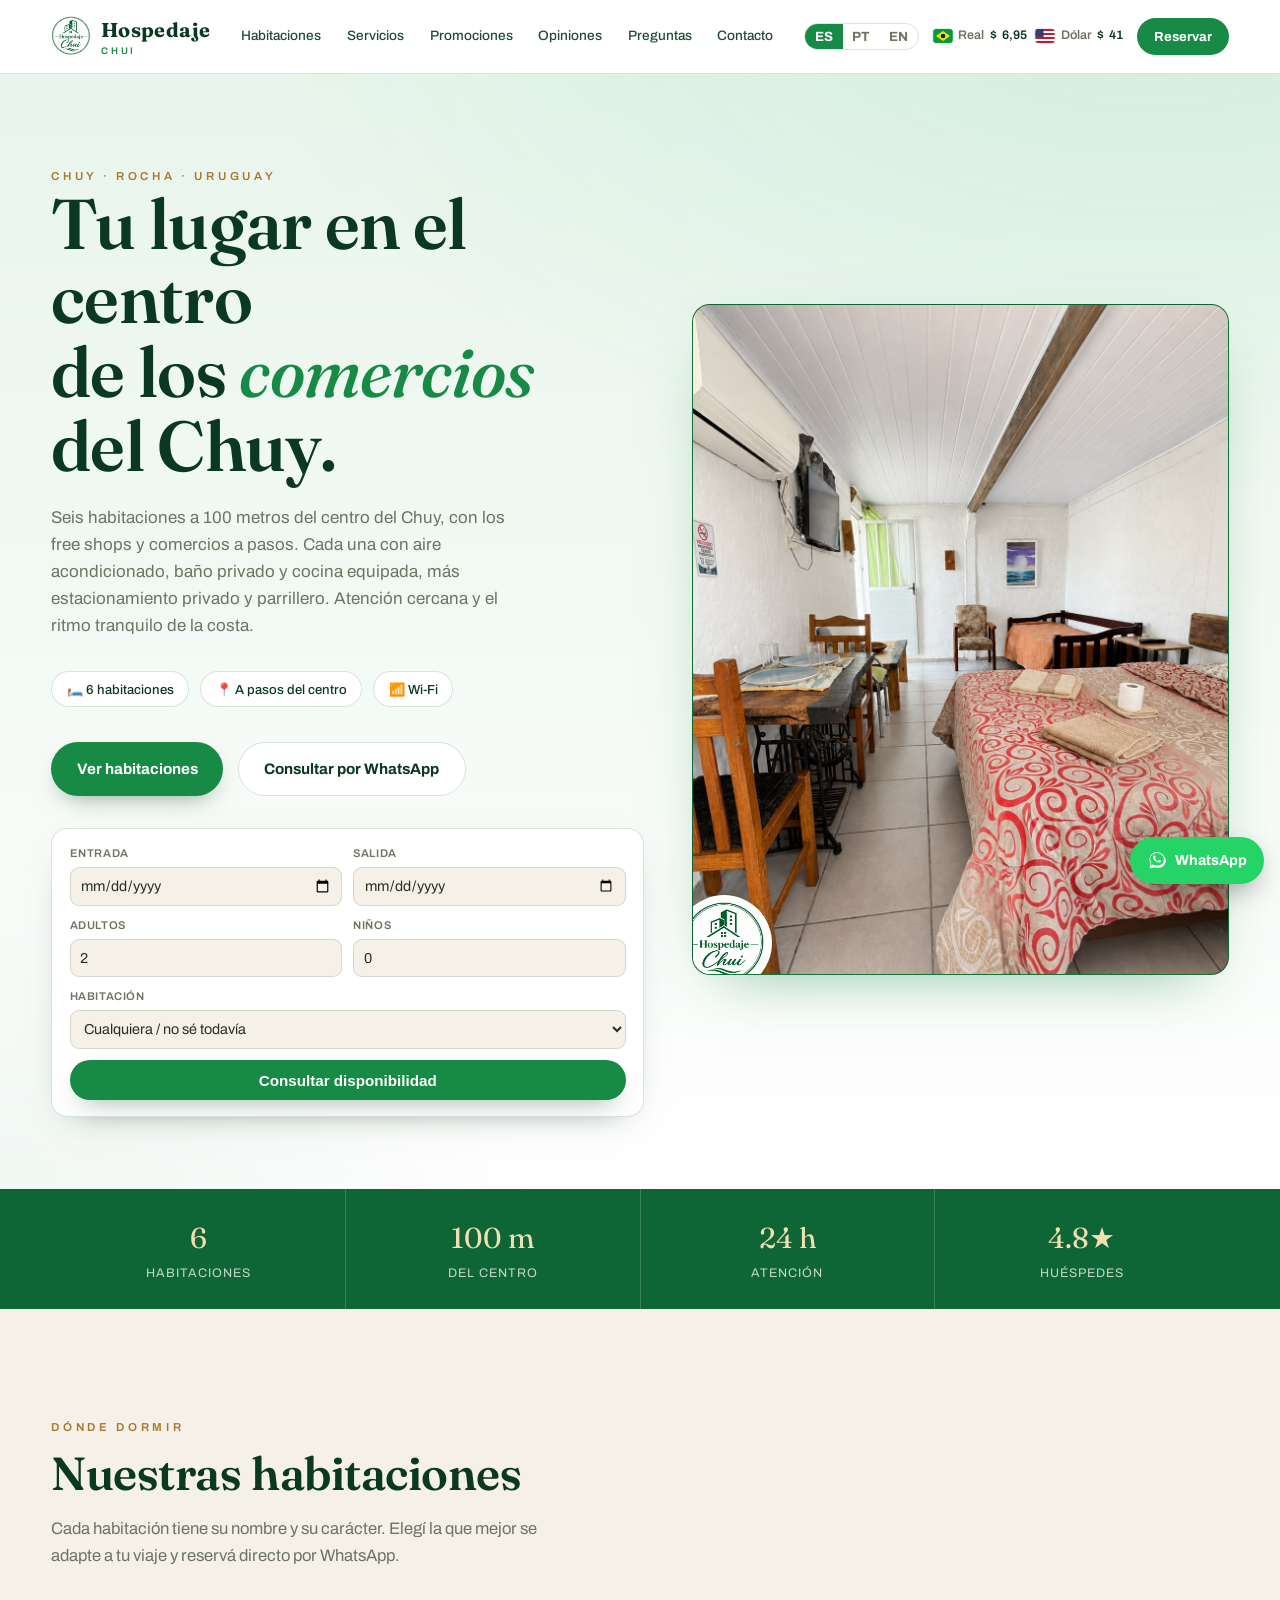
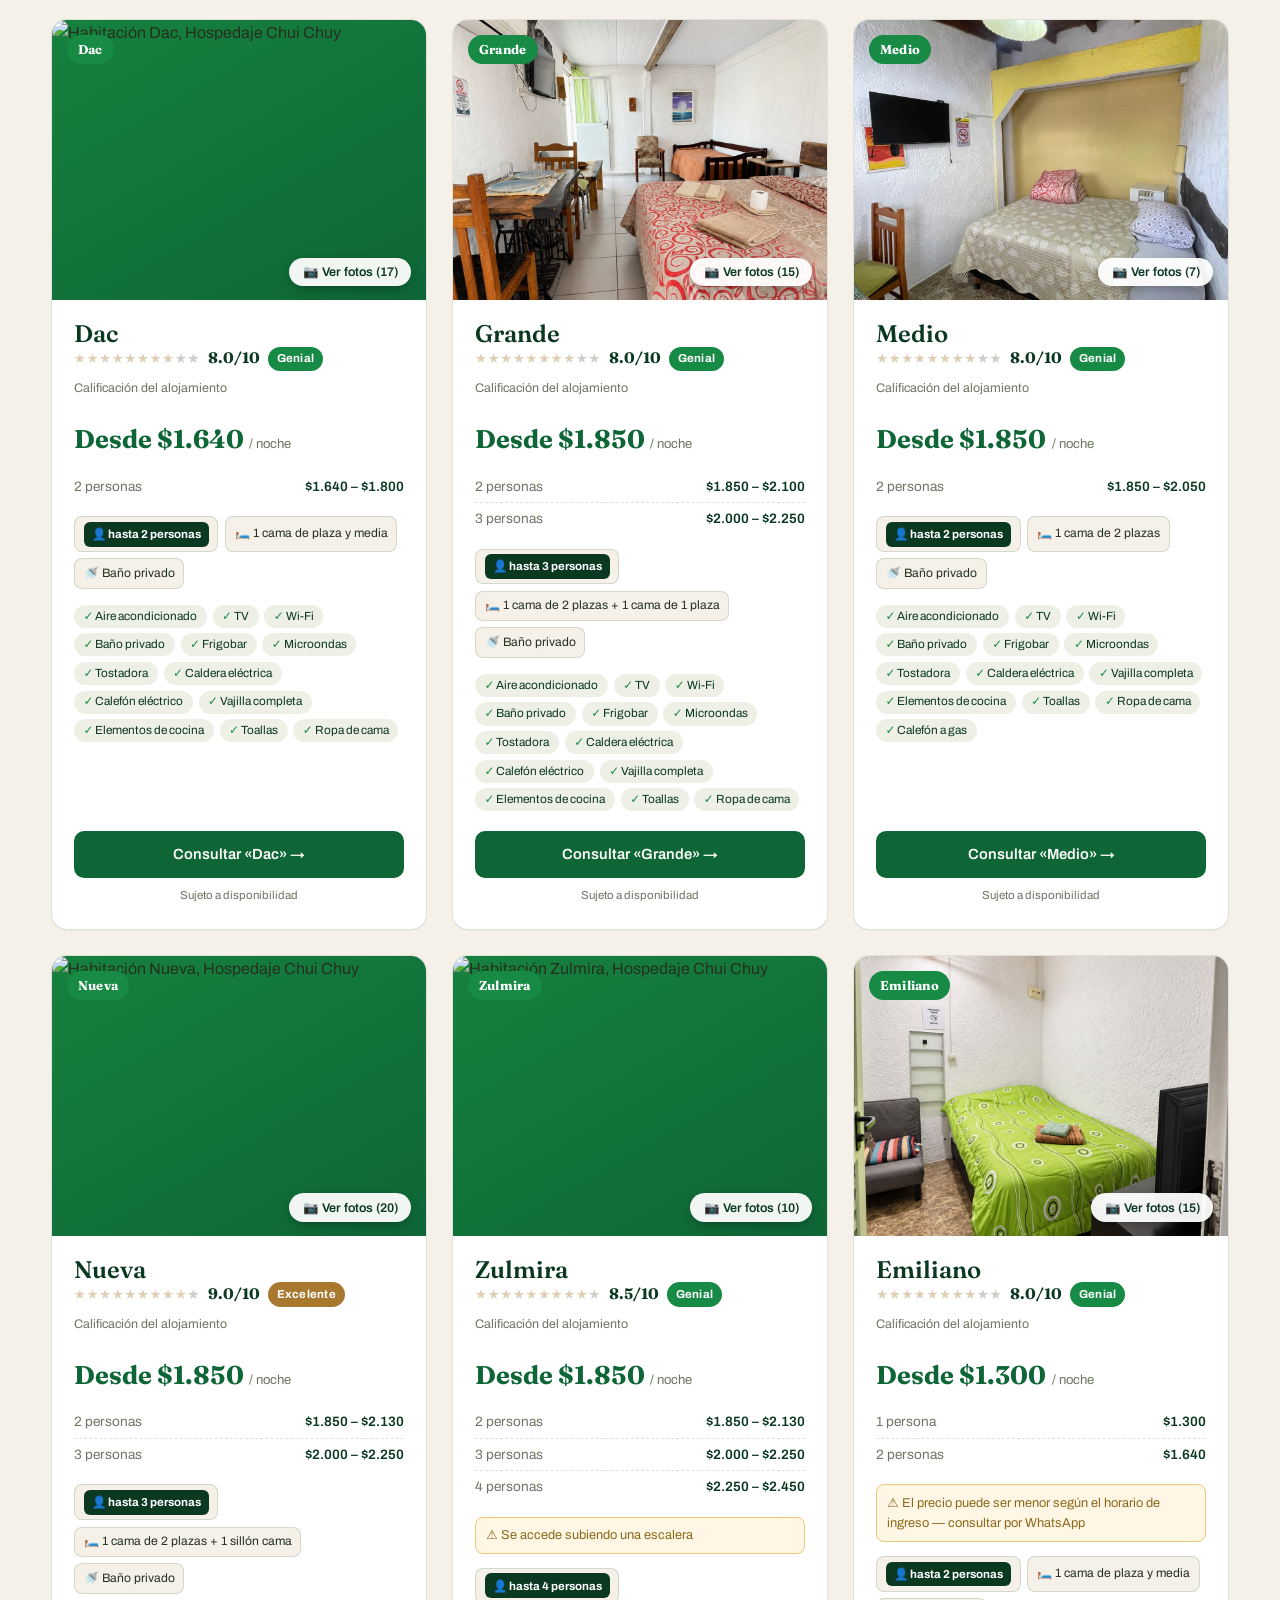
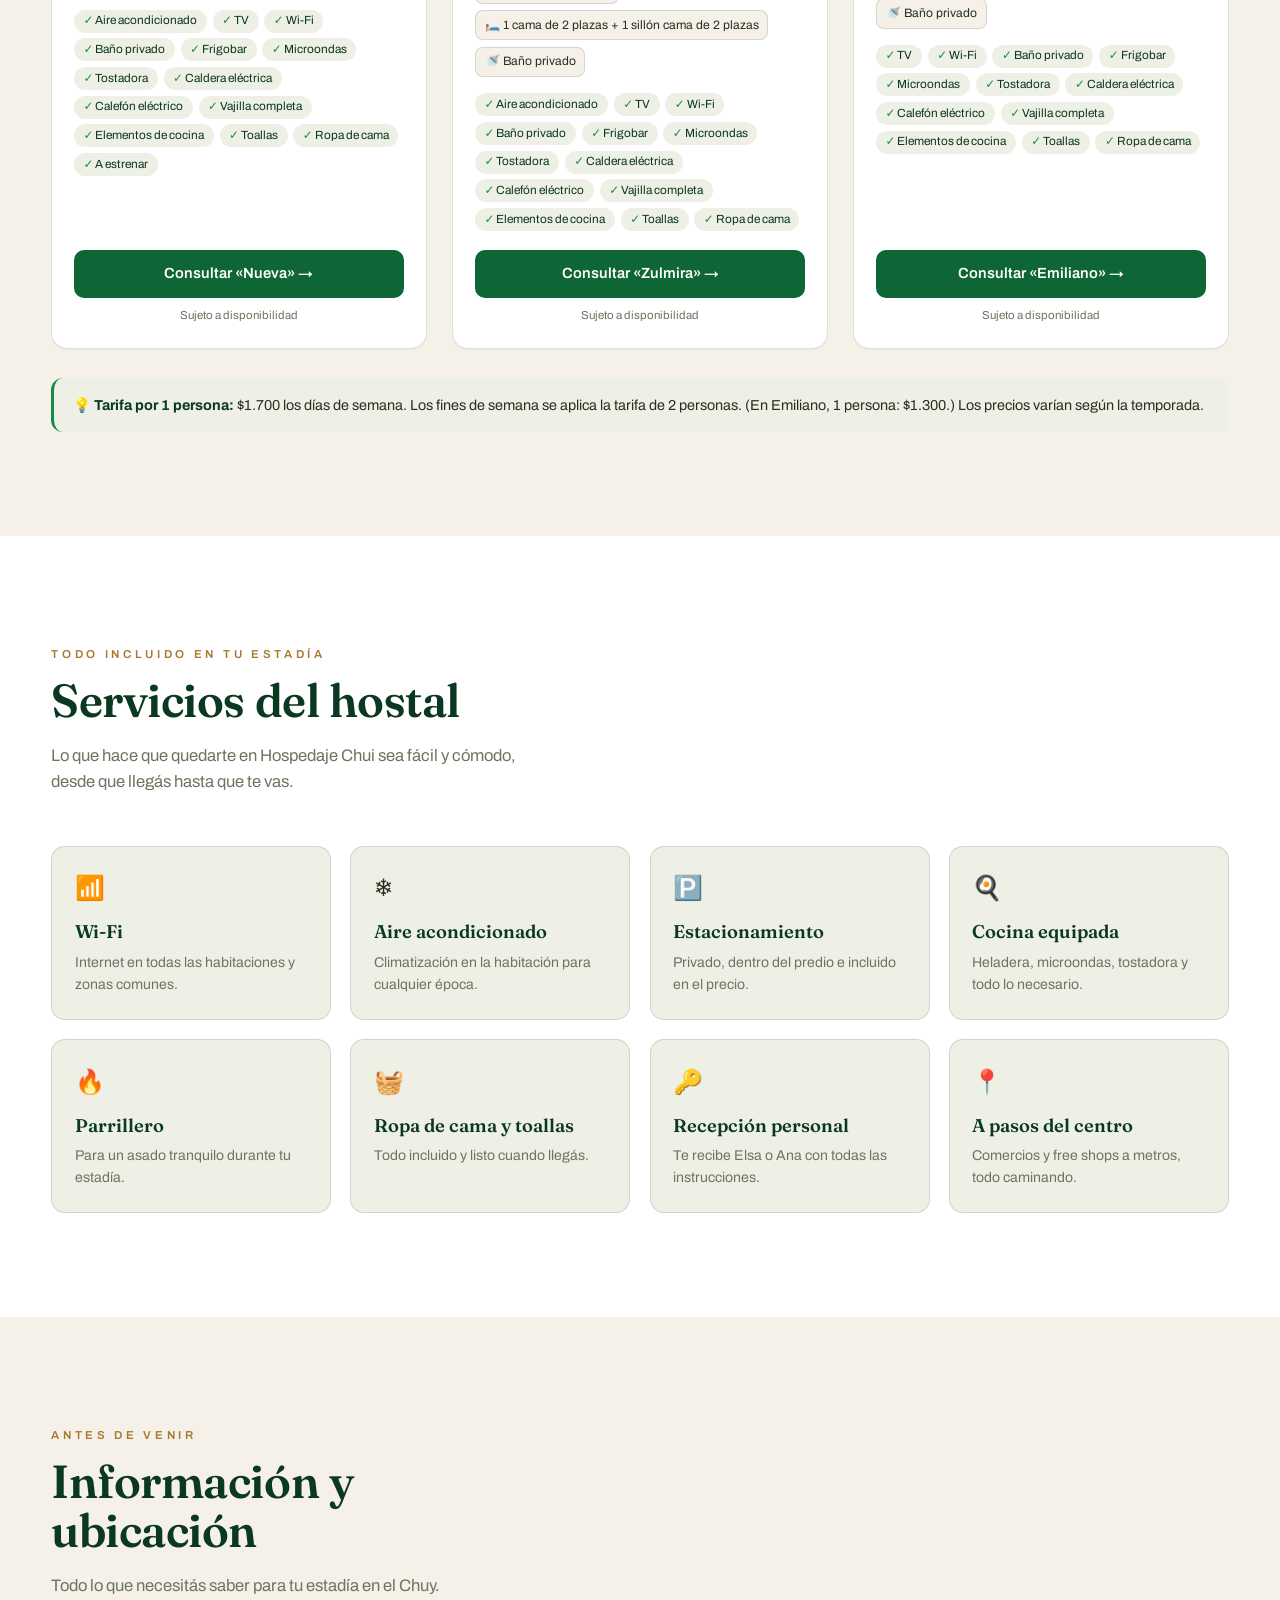
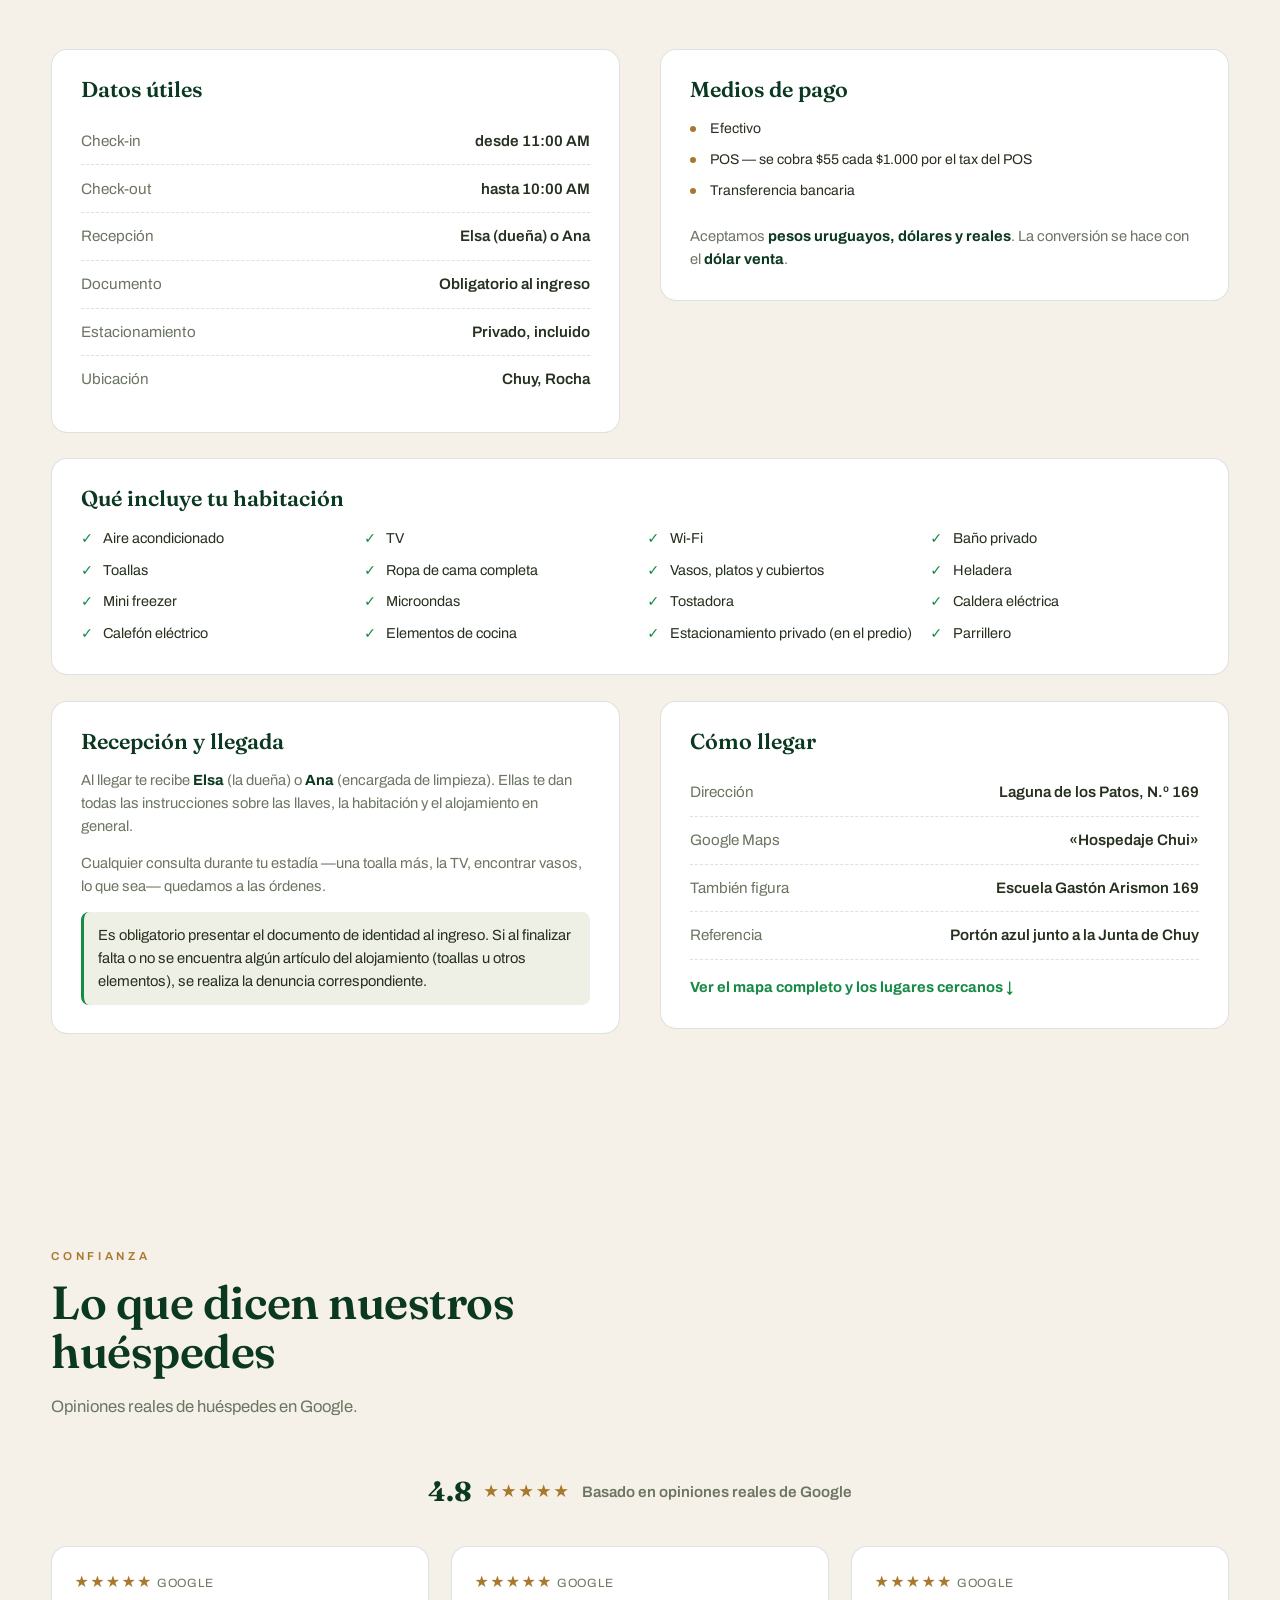
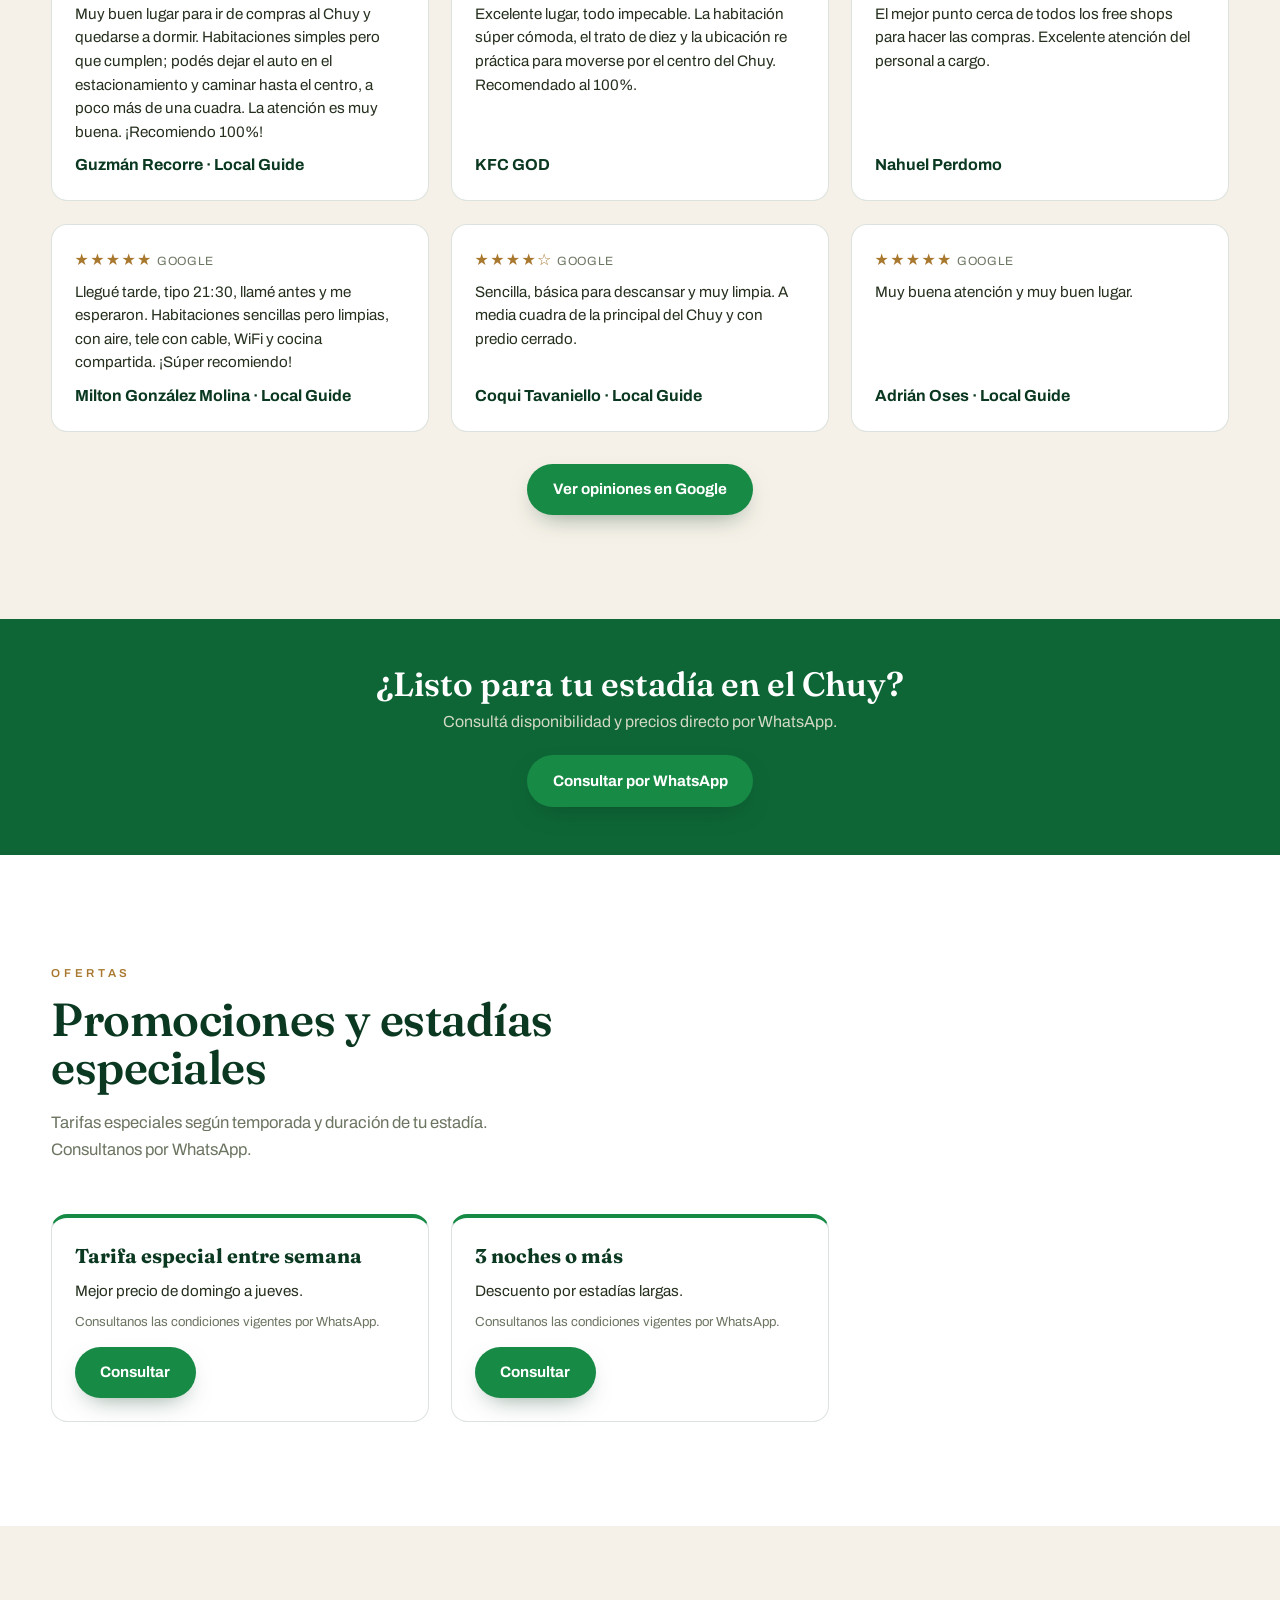
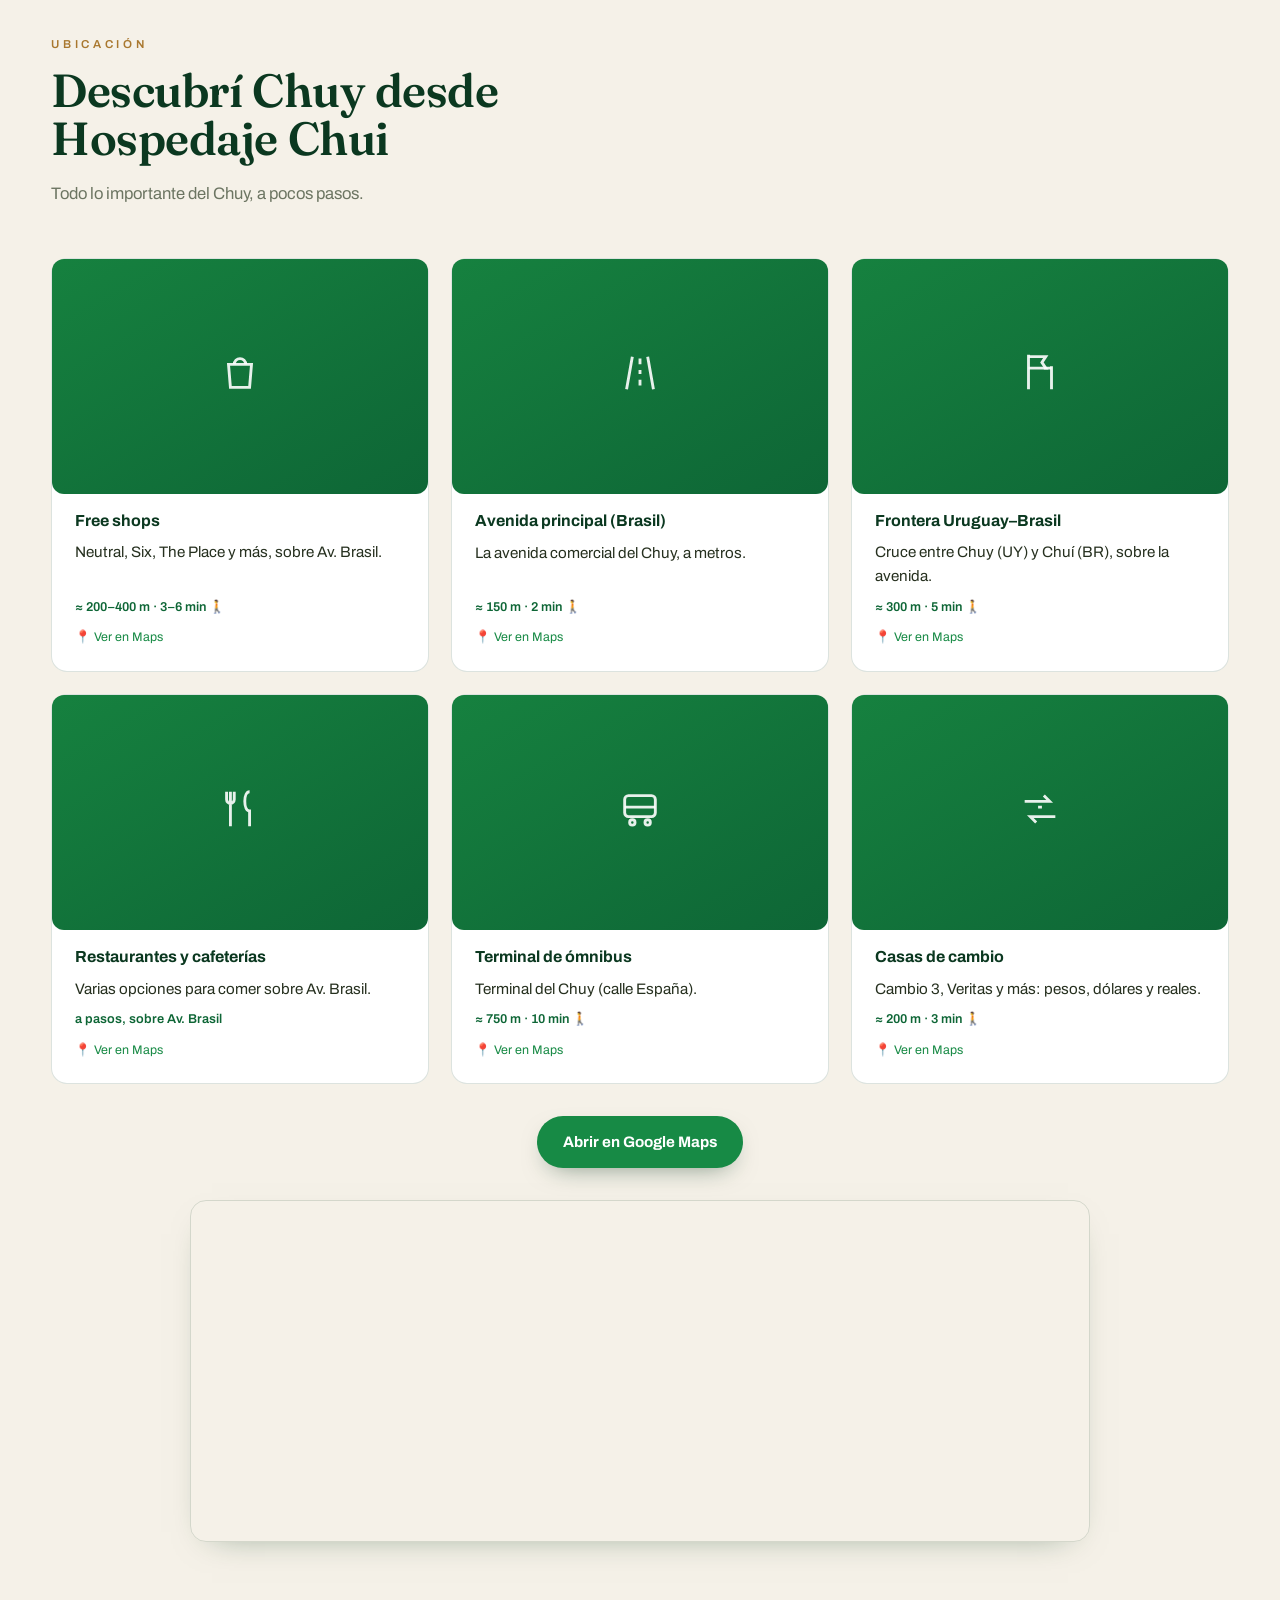
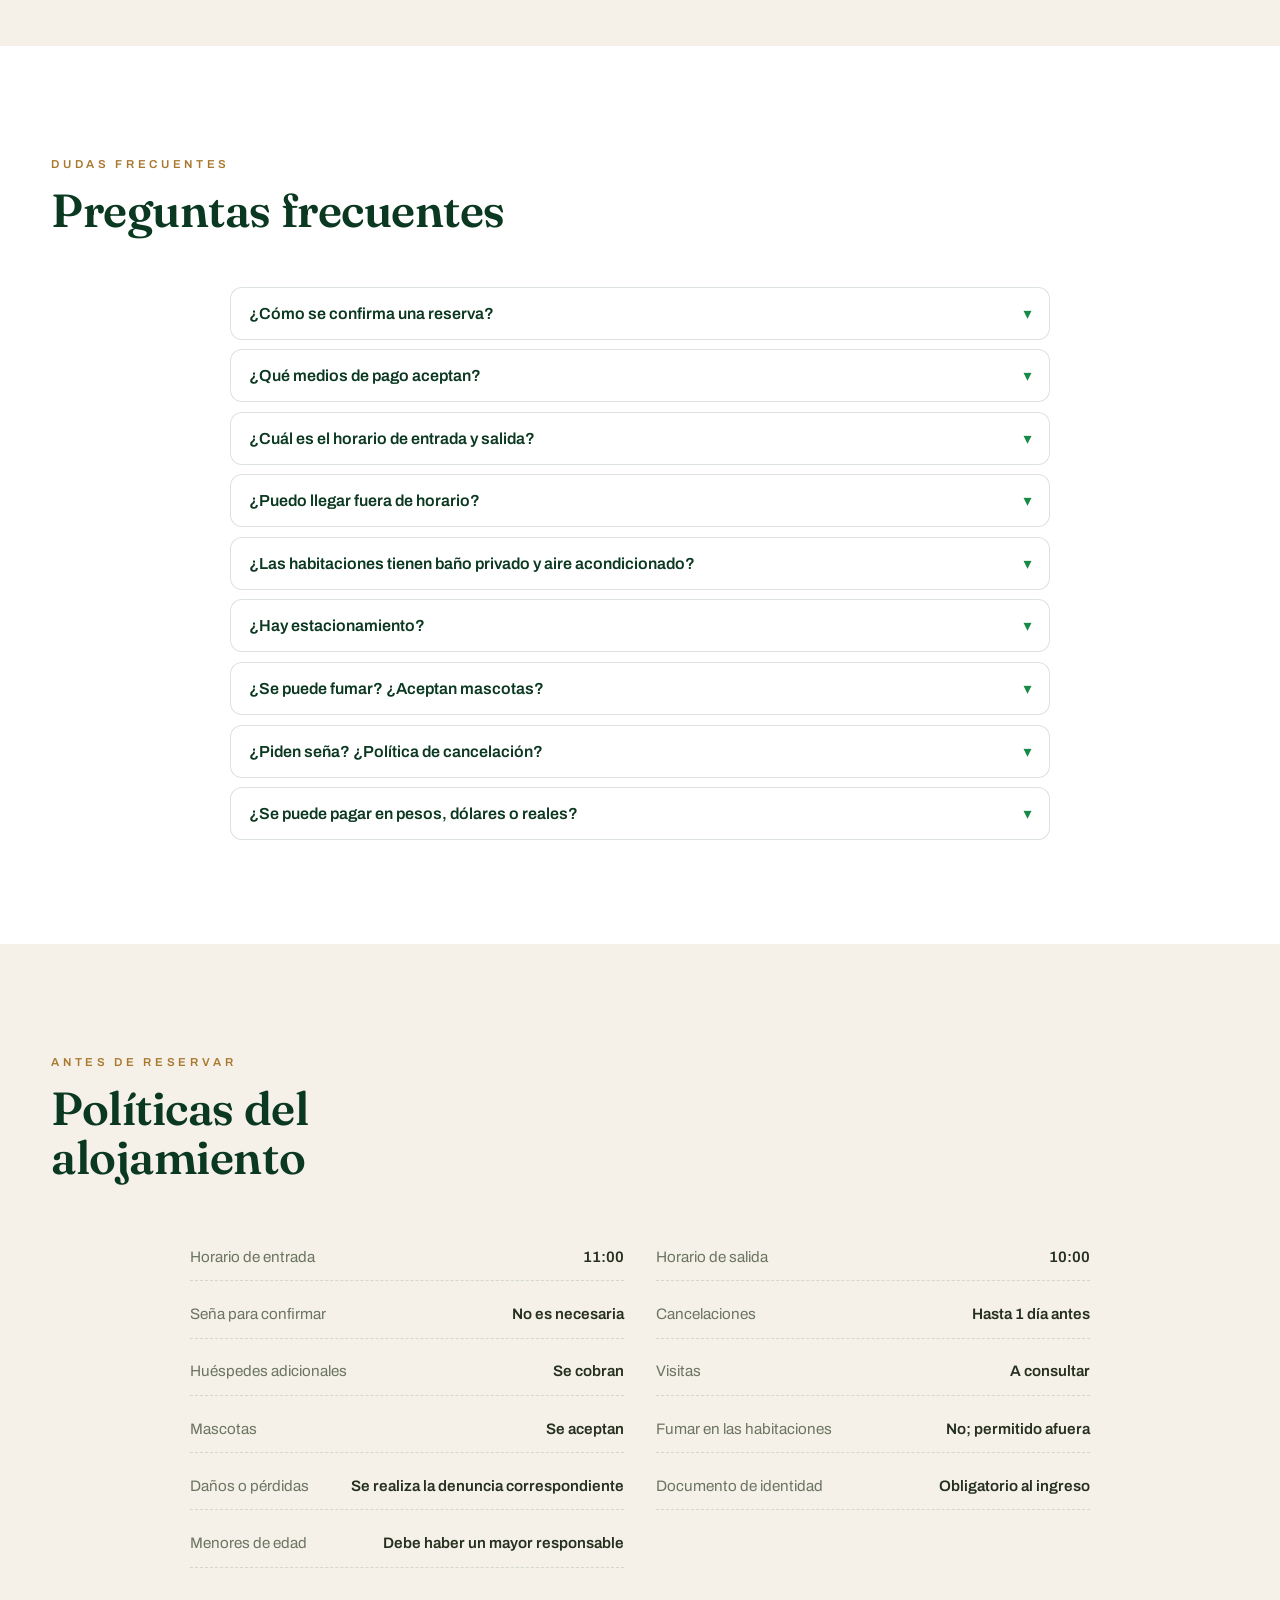
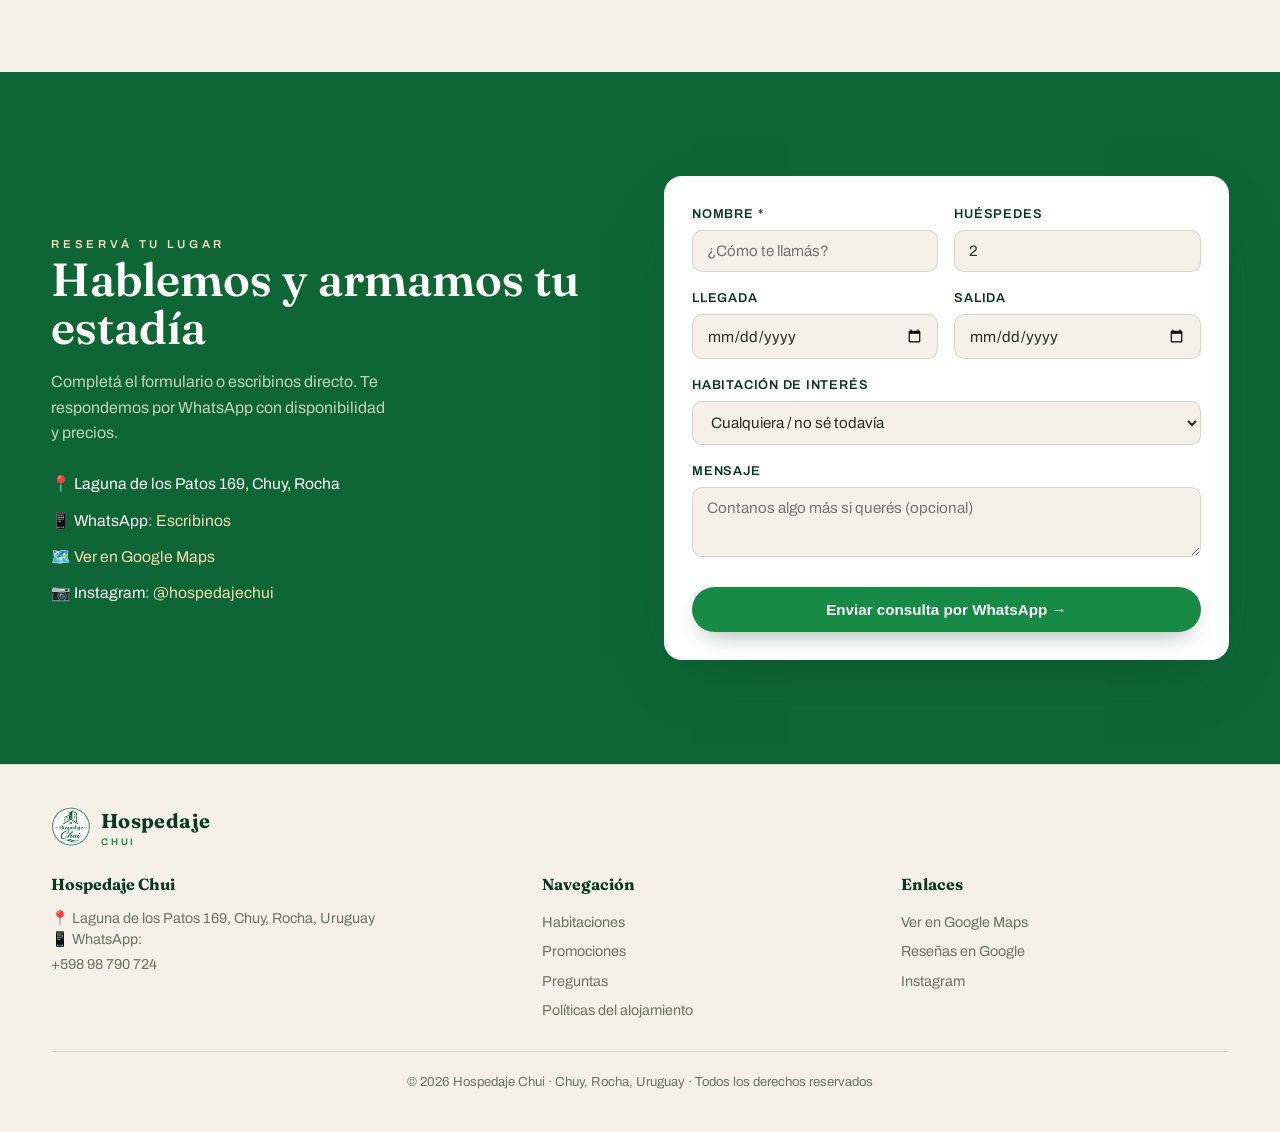
==== commit e1f6f287: "Rebautizar a Hospedaje Chui, sumar Emiliano con fotos/calificación y habilitar rastreo de ChatGPT se" ====
--- a/hostal.html
+++ b/hostal.html
@@ -3,26 +3,25 @@
 <head>
 <meta charset="UTF-8">
 <meta name="viewport" content="width=device-width, initial-scale=1.0">
-<title>EYO HOSTAL — Chuy, Rocha</title>
+<title>Hospedaje Chui — Chuy, Rocha</title>
 <link rel="preconnect" href="https://fonts.googleapis.com">
 <link rel="preconnect" href="https://fonts.gstatic.com" crossorigin>
 <link href="https://fonts.googleapis.com/css2?family=Fraunces:ital,opsz,wght@0,9..144,400;0,9..144,600;0,9..144,700;1,9..144,500&family=Archivo:wght@400;500;600;700&display=swap" rel="stylesheet">
-<meta name="description" content="EYO HOSTAL ofrece alojamiento en Chuy, Rocha, con habitaciones cómodas, baño privado, aire acondicionado y atención directa por WhatsApp.">
-<link rel="canonical" href="https://manuelfestaori-star.github.io/webeyo/">
+<meta name="description" content="Hospedaje Chui ofrece alojamiento en Chuy, Rocha, con habitaciones cómodas, baño privado, aire acondicionado y atención directa por WhatsApp.">
+<link rel="canonical" href="https://manuelfestaori-star.github.io/webeyo/hostal.html">
 <meta name="theme-color" content="#0f7a38">
-<!-- Favicon editable: reemplazá el href por tu ícono -->
-<link rel="icon" href="data:image/svg+xml,%3Csvg xmlns='http://www.w3.org/2000/svg' viewBox='0 0 32 32'%3E%3Crect width='32' height='32' rx='7' fill='%23007830'/%3E%3Ctext x='16' y='22' font-family='Georgia' font-size='15' fill='white' text-anchor='middle' font-weight='bold'%3EE%3C/text%3E%3C/svg%3E">
+<link rel="icon" href="fotos/logo-hospedaje-chui.png">
 <!-- Open Graph (para WhatsApp / Facebook) -->
 <meta property="og:type" content="business.business">
-<meta property="og:site_name" content="EYO HOSTAL">
-<meta property="og:title" content="EYO HOSTAL — Chuy, Rocha">
+<meta property="og:site_name" content="Hospedaje Chui">
+<meta property="og:title" content="Hospedaje Chui — Chuy, Rocha">
 <meta property="og:description" content="Alojamiento en el centro del Chuy: habitaciones con baño privado, aire acondicionado, estacionamiento y parrillero. Consultá por WhatsApp.">
 <meta property="og:locale" content="es_UY">
-<meta property="og:url" content="https://manuelfestaori-star.github.io/webeyo/">
+<meta property="og:url" content="https://manuelfestaori-star.github.io/webeyo/hostal.html">
 <!-- og:image editable: poné la URL de una foto (1200x630 recomendado) -->
 <meta property="og:image" content="https://manuelfestaori-star.github.io/webeyo/og-image.jpg">
 <meta name="twitter:card" content="summary_large_image">
-<meta name="twitter:title" content="EYO HOSTAL — Chuy, Rocha">
+<meta name="twitter:title" content="Hospedaje Chui — Chuy, Rocha">
 <meta name="twitter:description" content="Alojamiento en el centro del Chuy. Consultá disponibilidad por WhatsApp.">
 <meta name="twitter:image" content="https://manuelfestaori-star.github.io/webeyo/og-image.jpg">
 <!-- Datos estructurados (solo info comprobada de la web) -->
@@ -30,10 +29,10 @@
 {
   "@context": "https://schema.org",
   "@type": "LodgingBusiness",
-  "name": "EYO HOSTAL",
+  "name": "Hospedaje Chui",
   "description": "Alojamiento en Chuy, Rocha, con habitaciones cómodas, baño privado y aire acondicionado.",
-  "url": "https://manuelfestaori-star.github.io/webeyo/",
-  "telephone": "+59891733054",
+  "url": "https://manuelfestaori-star.github.io/webeyo/hostal.html",
+  "telephone": "+59898790724",
   "image": "https://manuelfestaori-star.github.io/webeyo/og-image.jpg",
   "address": {
     "@type": "PostalAddress",
@@ -56,20 +55,26 @@
 
 <style>
   :root{
-    --verde-profundo:#0f4d29;
-    --verde:#0f7a38;
-    --verde-claro:#12ab48;
-    --verde-logo:#007830;
-    --verde-vivo:#12ab48;
-    --oro:#0d8a3c;
-    --oro-claro:#bff2cd;
-    --arena:#ffffff;
-    --hueso:#f2f9f3;
-    --mint:#e6f4ea;
+    /* Paleta rediseñada (2026-09-05): mismo verde de marca, pero más profundo y
+       sobrio, con un acento dorado/bronce REAL (antes "--oro" era otro verde,
+       por eso estrellas y eyebrows nunca se leían como acento) y una base
+       cálida en vez de blanco puro -- da la sensación "hotel boutique" en vez
+       de "salud/eco". Los nombres de variable no cambiaron para no romper
+       ninguna regla que ya las use. */
+    --verde-profundo:#0b3820;
+    --verde:#0e6636;
+    --verde-claro:#16813f;
+    --verde-logo:#0e6636;
+    --verde-vivo:#178a45;
+    --oro:#a9782f;
+    --oro-claro:#f2dfb3;
+    --arena:#fffdf9;
+    --hueso:#f5f1e8;
+    --mint:#eef0e6;
     --carbon:#0c2417;
-    --tinta:#274a37;
-    --niebla:#6a8574;
-    --linea:rgba(0,120,48,.18);
+    --tinta:#26301f;
+    --niebla:#6c7562;
+    --linea:rgba(11,56,32,.14);
   }
   *{box-sizing:border-box;margin:0;padding:0}
   html{scroll-behavior:smooth}
@@ -120,7 +125,29 @@
     .cotiz{flex-direction:column;gap:.15rem;align-items:flex-end}
     .coin{font-size:.72rem}
   }
-  @media(max-width:760px){.nav-links{display:none}}
+  .nav-toggle{
+    display:none;flex-direction:column;justify-content:center;gap:5px;
+    width:40px;height:40px;border:1px solid var(--linea);border-radius:10px;
+    background:#fff;cursor:pointer;flex:0 0 auto
+  }
+  .nav-toggle span{display:block;width:18px;height:2px;background:var(--verde-profundo);margin:0 auto;transition:transform .2s,opacity .2s}
+  .nav-toggle[aria-expanded="true"] span:nth-child(1){transform:translateY(7px) rotate(45deg)}
+  .nav-toggle[aria-expanded="true"] span:nth-child(2){opacity:0}
+  .nav-toggle[aria-expanded="true"] span:nth-child(3){transform:translateY(-7px) rotate(-45deg)}
+  @media(max-width:760px){
+    .nav-toggle{display:flex;order:3}
+    .nav-links{
+      display:flex;flex-direction:column;gap:0;position:absolute;left:0;right:0;top:100%;
+      background:#fff;border-bottom:1px solid var(--linea);box-shadow:0 20px 40px -24px rgba(11,56,32,.35);
+      max-height:0;overflow:hidden;transition:max-height .28s ease;padding:0 min(4vw,1.2rem)
+    }
+    .nav-links.open{max-height:420px;padding:.4rem min(4vw,1.2rem) 1rem}
+    .nav-links a{padding:.85rem .2rem;border-bottom:1px solid var(--linea);font-size:.98rem}
+    .nav-links a:last-child{border-bottom:0}
+    .nav-toggle{order:2}
+    .nav-right{order:3;flex-basis:100%;justify-content:flex-end;margin-top:.5rem}
+    .nav-in{position:relative;flex-wrap:wrap;row-gap:0}
+  }
 
   /* ---------- HERO ---------- */
   .hero{
@@ -147,13 +174,16 @@
   .hero-btns{margin-top:2.2rem;display:flex;flex-wrap:wrap;gap:.9rem}
   .btn{
     display:inline-flex;align-items:center;gap:.55rem;
-    padding:.85rem 1.5rem;border-radius:999px;font-weight:700;font-size:.95rem;
-    text-decoration:none;cursor:pointer;border:0;transition:transform .2s,background .2s,box-shadow .2s
-  }
-  .btn-oro{background:var(--verde-vivo);color:#fff;box-shadow:0 8px 24px -10px rgba(18,171,72,.55)}
-  .btn-oro:hover{transform:translateY(-2px);background:var(--verde-logo)}
+    padding:.85rem 1.6rem;border-radius:999px;font-weight:700;font-size:.95rem;
+    text-decoration:none;cursor:pointer;border:0;transition:transform .18s,background .18s,box-shadow .18s
+  }
+  .btn-oro{background:var(--verde-vivo);color:#fff;box-shadow:0 10px 26px -12px rgba(11,56,32,.55)}
+  .btn-oro:hover{transform:translateY(-2px);background:var(--verde-profundo);box-shadow:0 14px 30px -12px rgba(11,56,32,.6)}
+  .btn-oro:active{transform:translateY(0)}
   .btn-ghost{background:#fff;color:var(--verde-profundo);border:1px solid var(--linea)}
-  .btn-ghost:hover{border-color:var(--verde-vivo);color:var(--verde-vivo)}
+  .btn-ghost:hover{border-color:var(--verde-vivo);color:var(--verde-vivo);transform:translateY(-2px)}
+  .btn-link{color:var(--verde-vivo);font-weight:700;text-decoration:none}
+  .btn-link:hover{text-decoration:underline}
   .hero-photo{
     position:relative;aspect-ratio:4/5;border-radius:18px;overflow:hidden;
     border:1px solid var(--linea);
@@ -162,10 +192,16 @@
     display:flex;align-items:center;justify-content:center;text-align:center
   }
   .hero-photo img{width:100%;height:100%;object-fit:cover}
+  .hero-photo .hero-seal{
+    position:absolute;left:-1.1rem;bottom:-1.1rem;width:96px;height:96px;
+    border-radius:50%;background:#fff;padding:6px;object-fit:contain;
+    box-shadow:0 10px 26px -10px rgba(0,0,0,.35),0 0 0 1px var(--linea);
+  }
   .ph-label{color:rgba(255,255,255,.6);font-size:.85rem;padding:1rem}
   @media(max-width:860px){
     .hero-grid{grid-template-columns:1fr;gap:2rem}
     .hero-photo{aspect-ratio:16/11;order:-1}
+    .hero-photo .hero-seal{width:72px;height:72px;left:.9rem;bottom:-.9rem}
   }
 
   /* ---------- FRANJA DATOS ---------- */
@@ -177,10 +213,11 @@
   @media(max-width:680px){.franja-in{grid-template-columns:repeat(2,1fr)}}
 
   /* ---------- SECCIONES ---------- */
-  section{padding:5rem 0}
-  .sec-head{max-width:56ch;margin-bottom:2.6rem}
-  .sec-head h2{font-size:clamp(2rem,4vw,2.9rem);margin-top:.6rem;color:var(--verde-profundo)}
-  .sec-head p{margin-top:.9rem;color:var(--niebla);font-size:1.02rem}
+  section{padding:6.5rem 0}
+  .sec-head{max-width:56ch;margin-bottom:3.2rem}
+  .sec-head h2{font-size:clamp(2rem,4vw,2.9rem);margin-top:.7rem;color:var(--verde-profundo);letter-spacing:-.01em}
+  .sec-head p{margin-top:1rem;color:var(--niebla);font-size:1.04rem}
+  @media(max-width:680px){section{padding:4rem 0}}
 
   /* ---------- HABITACIONES ---------- */
   #habitaciones{background:var(--hueso)}
@@ -247,6 +284,48 @@
     cursor:pointer;box-shadow:0 4px 14px -4px rgba(0,0,0,.45);transition:background .2s,transform .2s
   }
   .ver-fotos:hover{background:#fff;transform:translateY(-1px)}
+
+  /* ---------- CALIFICACIÓN POR HABITACIÓN (0-10 estrellitas) ---------- */
+  .rating-row{display:flex;flex-wrap:wrap;align-items:center;gap:.5rem;margin-bottom:.9rem}
+  .rating-stars{color:var(--niebla);opacity:.35;font-size:.85rem;letter-spacing:.03em;white-space:nowrap}
+  .rating-stars .on{color:var(--oro);opacity:1}
+  .rating-avg{font-family:"Fraunces";font-weight:700;color:var(--verde-profundo);font-size:.95rem}
+  .rating-count{font-size:.78rem;color:var(--niebla)}
+  .rating-badge{
+    font-size:.72rem;font-weight:700;padding:.18rem .55rem;border-radius:999px;
+    color:#fff;letter-spacing:.02em
+  }
+  .rating-badge.r-muymal{background:#a8402f}
+  .rating-badge.r-mal{background:#c17a2e}
+  .rating-badge.r-regular{background:#b7943a}
+  .rating-badge.r-bien{background:#6b9c3f}
+  .rating-badge.r-bueno{background:var(--verde)}
+  .rating-badge.r-genial{background:var(--verde-vivo)}
+  .rating-badge.r-excelente{background:var(--oro)}
+  .rating-empty{font-size:.8rem;color:var(--niebla);font-style:italic}
+  .ver-resenas{
+    background:none;border:0;color:var(--verde-vivo);font-family:inherit;font-size:.78rem;font-weight:700;
+    cursor:pointer;padding:0;text-decoration:underline;text-underline-offset:2px
+  }
+  .ver-resenas:hover{color:var(--verde-profundo)}
+
+  /* ---------- MODAL DE OPINIONES ---------- */
+  .res-modal{position:fixed;inset:0;z-index:100;background:rgba(8,30,18,.7);display:none;align-items:center;justify-content:center;padding:1rem}
+  .res-modal.open{display:flex}
+  .res-panel{background:#fff;border-radius:16px;max-width:520px;width:100%;max-height:82vh;display:flex;flex-direction:column;overflow:hidden}
+  .res-panel-top{display:flex;justify-content:space-between;align-items:center;padding:1rem 1.2rem;border-bottom:1px solid var(--linea)}
+  .res-panel-top h4{font-size:1.05rem;color:var(--verde-profundo)}
+  .res-close{background:none;border:0;font-size:1.4rem;line-height:1;cursor:pointer;color:var(--niebla);padding:.2rem .4rem}
+  .res-close:hover{color:var(--verde-profundo)}
+  .res-list{overflow-y:auto;padding:1rem 1.2rem;display:grid;gap:1rem}
+  .res-item{border-bottom:1px solid var(--linea);padding-bottom:.9rem}
+  .res-item:last-child{border-bottom:0;padding-bottom:0}
+  .res-item-top{display:flex;justify-content:space-between;align-items:baseline;gap:.6rem;margin-bottom:.3rem}
+  .res-item-who{font-weight:700;color:var(--verde-profundo);font-size:.92rem}
+  .res-item-fecha{font-size:.72rem;color:var(--niebla)}
+  .res-item-stars{color:var(--oro);opacity:.35;font-size:.78rem;letter-spacing:.02em;margin-bottom:.3rem}
+  .res-item-stars .on{opacity:1}
+  .res-item-comentario{font-size:.88rem;color:var(--tinta);line-height:1.5}
 
   /* ---------- LIGHTBOX / GALERÍA ---------- */
   .lb{position:fixed;inset:0;z-index:100;background:rgba(8,30,18,.94);display:none;flex-direction:column;padding:1rem}
@@ -359,8 +438,16 @@
   .cards3{display:grid;grid-template-columns:repeat(3,1fr);gap:1.4rem}
   @media(max-width:900px){.cards3{grid-template-columns:repeat(2,1fr)}}
   @media(max-width:600px){.cards3{grid-template-columns:1fr}}
-  .ucard{background:#fff;border:1px solid var(--linea);border-radius:16px;padding:1.4rem;display:flex;flex-direction:column;gap:.5rem}
+  .ucard{background:#fff;border:1px solid var(--linea);border-radius:16px;padding:1.4rem;display:flex;flex-direction:column;gap:.5rem;transition:transform .25s,box-shadow .25s}
+  .ucard:hover{transform:translateY(-3px);box-shadow:0 16px 34px -22px rgba(11,56,32,.4)}
   .ucard .stars{color:var(--oro);font-size:1rem;letter-spacing:.08em}
+  .trust-strip{
+    display:flex;align-items:center;justify-content:center;gap:.7rem;flex-wrap:wrap;
+    margin-bottom:2rem;font-size:.95rem;color:var(--niebla)
+  }
+  .trust-score{font-family:"Fraunces";font-weight:700;font-size:1.7rem;color:var(--verde-profundo)}
+  .trust-stars{color:var(--oro);letter-spacing:.1em;font-size:1.1rem}
+  .trust-count{font-weight:600}
   .ucard .quote{color:var(--tinta);font-size:.95rem;line-height:1.55;flex:1}
   .ucard .who{font-weight:700;color:var(--verde-profundo)}
   .ucard .plat{font-size:.75rem;color:var(--niebla);text-transform:uppercase;letter-spacing:.06em}
@@ -421,7 +508,6 @@
 
 
   @media(max-width:600px){
-    .nav-in{flex-wrap:nowrap}
     .nav-right{gap:.45rem}
     #navReservar{display:none}
     .cotiz{font-size:.68rem;gap:.4rem}
@@ -431,6 +517,46 @@
 </style>
 </head>
 <body>
+
+<!-- CONTENIDO ACCESIBLE SIN JAVASCRIPT -- las habitaciones, precios y
+     servicios de más abajo se arman en tiempo de ejecución (renderRooms()/
+     renderServicios(), a partir de los arrays HABITACIONES/SERVICIOS) --
+     un rastreador que solo lee el HTML devuelto por el servidor, sin
+     ejecutar JS, no vería nada de esa sección. Este bloque nunca se
+     muestra a un visitante normal (con JS activado desaparece por completo,
+     comportamiento estándar de <noscript>) -- existe solo para que ese
+     contenido esté disponible como texto plano. Si se agrega, saca o
+     cambia el precio/capacidad de una habitación en HABITACIONES, hay que
+     reflejarlo acá también -- no se genera solo. -->
+<noscript>
+  <main style="max-width:700px;margin:2rem auto;padding:0 1.2rem;font-family:Arial,sans-serif;line-height:1.6;color:#1a2e22">
+    <h1>Hospedaje Chui — Chuy, Rocha, Uruguay</h1>
+    <p>Alojamiento en el centro del Chuy, a 100 metros de los free shops y comercios. Seis habitaciones con baño privado (salvo donde se indica), aire acondicionado, cocina equipada y estacionamiento privado incluido.</p>
+    <h2>Ubicación</h2>
+    <p>Laguna de los Patos 169, Chuy, Rocha, Uruguay.</p>
+    <h2>Habitaciones</h2>
+    <ul>
+      <li><strong>Dac</strong> — hasta 2 personas, desde $1.640 la noche, baño privado.</li>
+      <li><strong>Grande</strong> — hasta 3 personas, desde $1.850 la noche, baño privado.</li>
+      <li><strong>Medio</strong> — hasta 2 personas, desde $1.850 la noche, baño privado.</li>
+      <li><strong>Nueva</strong> — hasta 3 personas, desde $1.850 la noche, baño privado.</li>
+      <li><strong>Zulmira</strong> — hasta 4 personas, desde $1.850 la noche, baño privado (se accede subiendo una escalera).</li>
+      <li><strong>Emiliano</strong> — hasta 2 personas, desde $1.300 la noche, baño privado, sin aire acondicionado.</li>
+    </ul>
+    <h2>Servicios</h2>
+    <ul>
+      <li>Wi-Fi en todas las habitaciones y zonas comunes</li>
+      <li>Aire acondicionado (excepto en Emiliano)</li>
+      <li>Estacionamiento privado incluido</li>
+      <li>Cocina equipada (heladera, microondas, tostadora)</li>
+      <li>Parrillero</li>
+      <li>Ropa de cama y toallas incluidas</li>
+      <li>Recepción personal</li>
+    </ul>
+    <h2>Contacto</h2>
+    <p>WhatsApp: +598 98 790 724<br>Dirección: Laguna de los Patos 169, Chuy, Rocha, Uruguay</p>
+  </main>
+</noscript>
 
 <!-- LIGHTBOX / GALERÍA DE FOTOS -->
 <div class="lb" id="lightbox" role="dialog" aria-modal="true" aria-label="Galería de fotos">
@@ -446,21 +572,35 @@
   <div class="lb-thumbs" id="lbThumbs"></div>
 </div>
 
+<!-- MODAL DE OPINIONES POR HABITACIÓN -->
+<div class="res-modal" id="resModal" role="dialog" aria-modal="true" aria-label="Opiniones de la habitación">
+  <div class="res-panel">
+    <div class="res-panel-top">
+      <h4 id="resTitulo"></h4>
+      <button class="res-close" onclick="cerrarResenas()" aria-label="Cerrar">×</button>
+    </div>
+    <div class="res-list" id="resLista"></div>
+  </div>
+</div>
 
 <!-- NAV -->
 <header class="nav">
   <div class="wrap nav-in">
-    <a href="#" class="brand" aria-label="EYO">
-      <img src="fotos/img-001.jpg" alt="Apartamentos EYO" class="brand-logo">
-      <span>EYO <small>Alojamientos</small></span>
+    <a href="#" class="brand" aria-label="Hospedaje Chui">
+      <img src="fotos/logo-hospedaje-chui.png" alt="Hospedaje Chui" class="brand-logo">
+      <span>Hospedaje <small>Chui</small></span>
     </a>
-    <nav class="nav-links">
+    <nav class="nav-links" id="navLinks">
       <a href="#habitaciones" data-i18n="nav_hab">Habitaciones</a>
       <a href="#servicios" data-i18n="nav_serv">Servicios</a>
       <a href="#promos" data-i18n="nav_promos">Promociones</a>
+      <a href="#opiniones" data-i18n="nav_op">Opiniones</a>
       <a href="#faq" data-i18n="nav_faq">Preguntas</a>
       <a href="#contacto" data-i18n="nav_cont">Contacto</a>
     </nav>
+    <button class="nav-toggle" id="navToggle" type="button" aria-expanded="false" aria-controls="navLinks" aria-label="Abrir menú">
+      <span></span><span></span><span></span>
+    </button>
     <div class="nav-right">
       <div class="lang" role="group" aria-label="Idioma / Idioma">
         <button type="button" id="langEs" class="on" onclick="setLang('es')">ES</button>
@@ -512,7 +652,8 @@
       </div>
     </div>
     <div class="hero-photo" id="heroPhoto">
-      <img src="fotos/img-001.jpg" alt="Apartamentos EYO en Chuy" style="width:auto;height:auto;max-width:78%;max-height:78%;object-fit:contain;border-radius:50%;box-shadow:0 20px 50px -20px rgba(0,0,0,.5)">
+      <img src="fotos/grande-01.jpg" alt="Una de las habitaciones de Hospedaje Chui, en el centro del Chuy" loading="eager" fetchpriority="high">
+      <img class="hero-seal" src="fotos/logo-hospedaje-chui.png" alt="" aria-hidden="true">
     </div>
   </div>
 </section>
@@ -546,7 +687,7 @@
     <div class="sec-head">
       <span class="eyebrow" data-i18n="serv_eye">Todo incluido en tu estadía</span>
       <h2 data-i18n="serv_h2">Servicios del hostal</h2>
-      <p data-i18n="serv_p">Lo que hace que quedarte en EYO sea fácil y cómodo, desde que llegás hasta que te vas.</p>
+      <p data-i18n="serv_p">Lo que hace que quedarte en Hospedaje Chui sea fácil y cómodo, desde que llegás hasta que te vas.</p>
     </div>
     <div class="serv-grid" id="servGrid"></div>
   </div>
@@ -616,17 +757,10 @@
       <div class="info-card">
         <h3 data-i18n="i_llegar">Cómo llegar</h3>
         <div class="info-row"><span>Dirección</span><span>Laguna de los Patos, N.º 169</span></div>
-        <div class="info-row"><span>Google Maps</span><span>«Alojamiento EYO»</span></div>
+        <div class="info-row"><span>Google Maps</span><span>«Hospedaje Chui»</span></div>
         <div class="info-row"><span>También figura</span><span>Escuela Gastón Arismon 169</span></div>
         <div class="info-row"><span>Referencia</span><span>Portón azul junto a la Junta de Chuy</span></div>
-        <div class="map-embed" style="margin-top:1.2rem">
-          <iframe
-            title="Ubicación EYO Hostal en Chuy"
-            loading="lazy"
-            referrerpolicy="no-referrer-when-downgrade"
-            src="https://www.google.com/maps?q=Alojamiento%20EYO%20Chuy%20Rocha%20Uruguay&output=embed">
-          </iframe>
-        </div>
+        <p class="nota" style="margin-top:1rem"><a class="btn-link" target="_blank" rel="noopener" href="https://www.google.com/maps?q=Hospedaje%20Chui%20Chuy%20Rocha%20Uruguay">Ver el mapa completo y los lugares cercanos ↓</a></p>
       </div>
     </div>
   </div>
@@ -640,9 +774,13 @@
     <div class="sec-head">
       <span class="eyebrow" data-i18n="op_eye">Confianza</span>
       <h2 data-i18n="op_h2">Lo que dicen nuestros huéspedes</h2>
-      <p data-i18n="op_p">Opiniones reales de quienes ya se alojaron en EYO. (Reemplazá los textos por reseñas verdaderas.)</p>
-    </div>
-    <!-- EDITABLE: reemplazá nombre, puntuación, comentario y plataforma de cada tarjeta -->
+      <p data-i18n="op_p">Opiniones reales de huéspedes en Google.</p>
+    </div>
+    <div class="trust-strip">
+      <span class="trust-score">4.8</span>
+      <span class="trust-stars" aria-hidden="true">★★★★★</span>
+      <span class="trust-count" data-i18n="op_count">Basado en opiniones reales de Google</span>
+    </div>
     <div class="cards3">
       <div class="ucard">
         <div class="stars">★★★★★ <span class="plat">Google</span></div>
@@ -676,9 +814,10 @@
       </div>
     </div>
     <div class="center-btns">
-      <!-- EDITABLE: reemplazá href="#" por el enlace real de Google y Booking -->
       <a class="btn btn-oro" id="lnkGoogle" href="https://www.google.com/maps/place/?q=place_id:ChIJmSvGth_fDJUR0_lbNgD7yQM" target="_blank" rel="noopener" data-i18n="op_google">Ver opiniones en Google</a>
-      <a class="btn btn-ghost" id="lnkBooking" href="#" target="_blank" rel="noopener" data-i18n="op_booking">Ver opiniones en Booking</a>
+      <!-- Botón "Ver opiniones en Booking" retirado (2026-09-05): no había un link real
+           de Booking todavía (href="#"), y un botón que no hace nada resta confianza.
+           Volvé a agregarlo con id="lnkBooking" cuando tengas la URL real del listado. -->
     </div>
   </div>
 </section>
@@ -698,19 +837,19 @@
     <div class="sec-head">
       <span class="eyebrow" data-i18n="pr_eye">Ofertas</span>
       <h2 data-i18n="pr_h2">Promociones y estadías especiales</h2>
-      <p data-i18n="pr_p">Sujetas a disponibilidad. (Completá los valores; no hay porcentajes cargados.)</p>
+      <p data-i18n="pr_p">Tarifas especiales según temporada y duración de tu estadía. Consultanos por WhatsApp.</p>
     </div>
     <div class="cards3">
       <div class="ucard promo">
         <h4 data-i18n="pr1_t">Tarifa especial entre semana</h4>
         <p class="quote" data-i18n="pr1_d">Mejor precio de domingo a jueves.</p>
-        <p class="cond" data-i18n="pr1_c">Condiciones: [a completar]. Sujeto a disponibilidad.</p>
+        <p class="cond" data-i18n="pr1_c">Consultanos las condiciones vigentes por WhatsApp.</p>
         <a class="btn btn-oro wa-link" data-k="promo1" href="#" data-i18n="pr_btn">Consultar</a>
       </div>
       <div class="ucard promo">
         <h4 data-i18n="pr2_t">3 noches o más</h4>
         <p class="quote" data-i18n="pr2_d">Descuento por estadías largas.</p>
-        <p class="cond" data-i18n="pr2_c">Condiciones: [a completar]. Sujeto a disponibilidad.</p>
+        <p class="cond" data-i18n="pr2_c">Consultanos las condiciones vigentes por WhatsApp.</p>
         <a class="btn btn-oro wa-link" data-k="promo2" href="#" data-i18n="pr_btn">Consultar</a>
       </div>
     </div>
@@ -722,7 +861,7 @@
   <div class="wrap">
     <div class="sec-head">
       <span class="eyebrow" data-i18n="ce_eye">Ubicación</span>
-      <h2 data-i18n="ce_h2">Descubrí Chuy desde EYO HOSTAL</h2>
+      <h2 data-i18n="ce_h2">Descubrí Chuy desde Hospedaje Chui</h2>
       <p data-i18n="ce_p">Todo lo importante del Chuy, a pocos pasos.</p>
     </div>
     <div class="cards3">
@@ -734,10 +873,10 @@
       <div class="ucard lugar"><div class="lugar-foto"><span class="lugar-ic"><svg viewBox="0 0 24 24" fill="none" stroke="currentColor" stroke-width="1.5"><path d="M4 8h13l-3-3M20 16H7l3 3"/><path d="M11 11h2"/></svg></span></div><div class="who" data-i18n="ce6_t"></div><p class="quote" data-i18n="ce6_d"></p><span class="dist">≈ 200 m · 3 min 🚶</span><a href="https://www.google.com/maps/search/casa+de+cambio+Av+Brasil+Chuy" target="_blank" rel="noopener" style="font-size:.78rem;color:var(--verde-vivo);text-decoration:none;margin-top:.2rem">📍 <span data-i18n="ce_vermaps">Ver en Maps</span></a></div>
     </div>
     <div class="center-btns">
-      <a class="btn btn-oro" target="_blank" rel="noopener" href="https://www.google.com/maps?q=Alojamiento%20EYO%20Chuy%20Rocha%20Uruguay" data-i18n="ce_maps">Abrir en Google Maps</a>
+      <a class="btn btn-oro" target="_blank" rel="noopener" href="https://www.google.com/maps?q=Hospedaje%20Chui%20Chuy%20Rocha%20Uruguay" data-i18n="ce_maps">Abrir en Google Maps</a>
     </div>
     <div class="cerca-map">
-      <iframe title="Mapa EYO HOSTAL Chuy" loading="lazy" referrerpolicy="no-referrer-when-downgrade" src="https://maps.google.com/maps?q=Alojamiento%20EYO%20en%20Chuy%20con%20Ba%C3%B1o%20Privado&z=16&output=embed"></iframe>
+      <iframe title="Mapa Hospedaje Chui Chuy" loading="lazy" referrerpolicy="no-referrer-when-downgrade" src="https://maps.google.com/maps?q=Hospedaje%20Chui%20en%20Chuy%20con%20Ba%C3%B1o%20Privado&z=16&output=embed"></iframe>
     </div>
   </div>
 </section>
@@ -785,15 +924,14 @@
       <div class="cont-datos">
         <div>📍 Laguna de los Patos 169, Chuy, Rocha</div>
         <div>📱 WhatsApp: <a id="waLink" href="#" data-i18n="cont_escribinos">Escribinos</a></div>
-        <div>✉️ <a href="mailto:eyo@example.com">eyo@example.com</a> <span style="opacity:.6">(editable)</span></div>
-        <div>🗺️ <a target="_blank" rel="noopener" href="https://www.google.com/maps?q=Alojamiento%20EYO%20Chuy%20Rocha%20Uruguay" data-i18n="cont_maps">Ver en Google Maps</a></div>
-        <div>📷 Instagram: <a href="https://instagram.com/alojamientoeyo" target="_blank" rel="noopener">@alojamientoeyo</a></div>
+        <div>🗺️ <a target="_blank" rel="noopener" href="https://www.google.com/maps?q=Hospedaje%20Chui%20Chuy%20Rocha%20Uruguay" data-i18n="cont_maps">Ver en Google Maps</a></div>
+        <div>📷 Instagram: <a href="https://instagram.com/hospedajechui" target="_blank" rel="noopener">@hospedajechui</a></div>
       </div>
     </div>
     <div class="form">
       <div class="two">
-        <div class="field"><label for="fNombre" data-i18n="f_nombre">Nombre *</label><input id="fNombre" type="text" required></div>
-        <div class="field"><label for="fPersonas" data-i18n="f_personas">Huéspedes</label><input id="fPersonas" type="number" min="1" value="2"></div>
+        <div class="field"><label for="fNombre" data-i18n="f_nombre">Nombre *</label><input id="fNombre" type="text" autocomplete="name" placeholder="¿Cómo te llamás?" required></div>
+        <div class="field"><label for="fPersonas" data-i18n="f_personas">Huéspedes</label><input id="fPersonas" type="number" min="1" value="2" inputmode="numeric"></div>
       </div>
       <div class="two">
         <div class="field"><label for="fIn" data-i18n="f_in">Llegada</label><input id="fIn" type="date"></div>
@@ -803,7 +941,7 @@
         <label for="fHab" data-i18n="f_hab">Habitación de interés</label>
         <select id="fHab"><option value="Cualquiera" data-i18n="f_cualquiera">Cualquiera / no sé todavía</option></select>
       </div>
-      <div class="field"><label for="fMsg" data-i18n="f_msg">Mensaje</label><textarea id="fMsg"></textarea></div>
+      <div class="field"><label for="fMsg" data-i18n="f_msg">Mensaje</label><textarea id="fMsg" placeholder="Contanos algo más si querés (opcional)"></textarea></div>
       <div id="formErr" role="alert" style="display:none;color:#b23b3b;font-size:.85rem;margin-bottom:.6rem"></div>
       <button class="btn btn-oro" id="enviarWhats" data-i18n="f_btn">Enviar consulta por WhatsApp →</button>
     </div>
@@ -814,14 +952,13 @@
 <footer>
   <div class="wrap">
     <div class="foot-in" style="border:0;margin-bottom:1.4rem">
-    <div class="brand"><img src="fotos/img-001.jpg" alt="EYO" class="brand-logo"><span>EYO <small>Alojamientos</small></span></div>
+    <div class="brand"><img src="fotos/logo-hospedaje-chui.png" alt="Hospedaje Chui" class="brand-logo"><span>Hospedaje <small>Chui</small></span></div>
     </div>
     <div class="foot-cols">
       <div>
-        <h5>EYO HOSTAL</h5>
+        <h5>Hospedaje Chui</h5>
         <p>📍 Laguna de los Patos 169, Chuy, Rocha, Uruguay<br>
-        📱 WhatsApp: <a id="waFoot" href="#">+598 91 733 054</a><br>
-        ✉️ <a href="mailto:eyo@example.com">eyo@example.com</a> <span style="opacity:.6">(editable)</span></p>
+        📱 WhatsApp: <a id="waFoot" href="#">+598 98 790 724</a></p>
       </div>
       <div>
         <h5 data-i18n="foot_nav">Navegación</h5>
@@ -832,14 +969,13 @@
       </div>
       <div>
         <h5 data-i18n="foot_links">Enlaces</h5>
-        <a target="_blank" rel="noopener" href="https://www.google.com/maps?q=Alojamiento%20EYO%20Chuy%20Rocha%20Uruguay" data-i18n="cont_maps">Google Maps</a>
-        <!-- EDITABLE: reemplazá href="#" -->
-        <a href="#" target="_blank" rel="noopener">Google</a>
-        <a href="#" target="_blank" rel="noopener">Booking</a>
-        <a href="https://instagram.com/alojamientoeyo" target="_blank" rel="noopener">Instagram</a>
-      </div>
-    </div>
-    <div class="foot-bottom">© <span id="year">2026</span> EYO HOSTAL · Chuy, Rocha, Uruguay · <span data-i18n="foot_rights">Todos los derechos reservados</span></div>
+        <a target="_blank" rel="noopener" href="https://www.google.com/maps?q=Hospedaje%20Chui%20Chuy%20Rocha%20Uruguay" data-i18n="cont_maps">Google Maps</a>
+        <a target="_blank" rel="noopener" href="https://www.google.com/maps/place/?q=place_id:ChIJmSvGth_fDJUR0_lbNgD7yQM">Reseñas en Google</a>
+        <a href="https://instagram.com/hospedajechui" target="_blank" rel="noopener">Instagram</a>
+        <!-- Booking: agregar acá el link real del listado cuando esté disponible. -->
+      </div>
+    </div>
+    <div class="foot-bottom">© <span id="year">2026</span> Hospedaje Chui · Chuy, Rocha, Uruguay · <span data-i18n="foot_rights">Todos los derechos reservados</span></div>
   </div>
 </footer>
 
@@ -854,8 +990,8 @@
    ===================================================================== */
 const CONFIG = {
   // Número de WhatsApp con código de país, SOLO números. Uruguay = 598
-  whatsapp: "59891733054",   // ← PONÉ TU NÚMERO
-  nombre: "EYO Hostal",
+  whatsapp: "59898790724",   // ← PONÉ TU NÚMERO
+  nombre: "Hospedaje Chui",
   // Cotización en pesos uruguayos (editá cuando cambie)
   cotizacion: { real: "6,95", dolar: "41" }
 };
@@ -880,6 +1016,20 @@
               Si la dejás vacía [] se muestra un placeholder.
    - "precio": número por noche. Si querés un RANGO, agregá "precioMax".
    - "extras": comodidades propias de esa habitación (además del equipo común).
+   - "resenas": opiniones reales de huéspedes de ESA habitación puntual (0 a
+     10 estrellitas cada una). Arranca vacía [] a propósito -- nunca se
+     inventa una opinión ni un puntaje. Para cargar una real, agregá un
+     objeto así dentro del array:
+       { nombre:"Juan", estrellas:9, comentario:"Todo excelente, volvería.", fecha:"2026-09" }
+     El promedio, la cantidad y la calificación (Muy mal/Mal/Regular/Bien/
+     Bueno/Genial/Excelente) se calculan solos a partir de estos datos.
+   - "calificacionPropia": un puntaje de 0 a 10 que EL PROPIO ALOJAMIENTO le
+     asigna a la habitación (para orientar a quien mira la página sobre
+     cuál es la más linda), NO una opinión de huésped real -- por eso se
+     muestra con el rótulo "Calificación del alojamiento", nunca como
+     "(N opiniones)" ni con botón "Ver opiniones" (no hay ninguna reseña
+     individual detrás). En cuanto una habitación tenga su primera opinión
+     real en "resenas", esa pasa a mostrarse en su lugar automáticamente.
    ===================================================================== */
 const HABITACIONES = [
   {
@@ -887,6 +1037,7 @@
     moneda:"$",
     capacidad:2, camas:"1 cama de plaza y media", bano:"privado",
     tarifas:[ {personas:2, desde:1640, hasta:1800} ],
+    calificacionPropia:8,
     extras:[],
     fotos:[
       "fotos/img-002.jpg",
@@ -906,13 +1057,15 @@
       "fotos/img-016.jpg",
       "fotos/img-017.jpg",
       "fotos/img-018.jpg",
-    ]
+    ],
+    resenas:[]
   },
   {
     nombre:"Grande",
     moneda:"$",
     capacidad:3, camas:"1 cama de 2 plazas + 1 cama de 1 plaza", bano:"privado",
     tarifas:[ {personas:2, desde:1850, hasta:2100}, {personas:3, desde:2000, hasta:2250} ],
+    calificacionPropia:8,
     extras:[],
     fotos:[
       "fotos/grande-01.jpg",
@@ -930,13 +1083,15 @@
       "fotos/grande-13.jpg",
       "fotos/grande-14.jpg",
       "fotos/grande-15.jpg",
-    ]
+    ],
+    resenas:[]
   },
   {
     nombre:"Medio",
     moneda:"$",
     capacidad:2, camas:"1 cama de 2 plazas", bano:"privado",
     tarifas:[ {personas:2, desde:1850, hasta:2050} ],
+    calificacionPropia:8,
     extras:["Calefón a gas"], quitar:["Calefón eléctrico"],
     fotos:[
       "fotos/medio-01.jpg",
@@ -946,13 +1101,15 @@
       "fotos/medio-05.jpg",
       "fotos/medio-06.jpg",
       "fotos/medio-07.jpg",
-    ]
+    ],
+    resenas:[]
   },
   {
     nombre:"Nueva",
     moneda:"$",
     capacidad:3, camas:"1 cama de 2 plazas + 1 sillón cama", bano:"privado",
     tarifas:[ {personas:2, desde:1850, hasta:2130}, {personas:3, desde:2000, hasta:2250} ],
+    calificacionPropia:9,
     extras:["A estrenar"],
     fotos:[
       "fotos/img-033.jpg",
@@ -975,13 +1132,15 @@
       "fotos/img-050.jpg",
       "fotos/img-051.jpg",
       "fotos/img-052.jpg",
-    ]
+    ],
+    resenas:[]
   },
   {
     nombre:"Zulmira",
     moneda:"$",
     capacidad:4, camas:"1 cama de 2 plazas + 1 sillón cama de 2 plazas", bano:"privado",
     tarifas:[ {personas:2, desde:1850, hasta:2130}, {personas:3, desde:2000, hasta:2250}, {personas:4, desde:2250, hasta:2450} ],
+    calificacionPropia:8.5,
     aviso:"Se accede subiendo una escalera",
     extras:[],
     fotos:[
@@ -995,15 +1154,35 @@
       "fotos/img-060.jpg",
       "fotos/img-061.jpg",
       "fotos/img-062.jpg",
-    ]
+    ],
+    resenas:[]
   },
   {
     nombre:"Emiliano",
     moneda:"$",
-    capacidad:2, camas:"1 cama de plaza y media", bano:"compartido",
+    capacidad:2, camas:"1 cama de plaza y media", bano:"privado",
     tarifas:[ {personas:1, desde:1300}, {personas:2, desde:1640} ],
-    extras:[],
-    fotos:[]
+    calificacionPropia:8,
+    aviso:"El precio puede ser menor según el horario de ingreso — consultar por WhatsApp",
+    extras:[], quitar:["Aire acondicionado"],
+    fotos:[
+      "fotos/emiliano-13.jpg",
+      "fotos/emiliano-01.jpg",
+      "fotos/emiliano-02.jpg",
+      "fotos/emiliano-03.jpg",
+      "fotos/emiliano-04.jpg",
+      "fotos/emiliano-05.jpg",
+      "fotos/emiliano-06.jpg",
+      "fotos/emiliano-07.jpg",
+      "fotos/emiliano-08.jpg",
+      "fotos/emiliano-09.jpg",
+      "fotos/emiliano-10.jpg",
+      "fotos/emiliano-11.jpg",
+      "fotos/emiliano-12.jpg",
+      "fotos/emiliano-14.jpg",
+      "fotos/emiliano-15.jpg",
+    ],
+    resenas:[]
   }
 ];
 
@@ -1025,6 +1204,35 @@
 const waNum = CONFIG.whatsapp;
 const waBase = "https://wa.me/" + waNum + "?text=";
 
+// ---------- Calificación 0-10 por habitación (a partir de "resenas") ----------
+// Umbrales: <3 Muy mal, <5 Mal, <6 Regular, <7 Bien, <8 Bueno, <9 Genial, >=9 Excelente.
+const RATING_TIERS = [
+  {max:3, key:"muymal", clase:"r-muymal"},
+  {max:5, key:"mal", clase:"r-mal"},
+  {max:6, key:"regular", clase:"r-regular"},
+  {max:7, key:"bien", clase:"r-bien"},
+  {max:8, key:"bueno", clase:"r-bueno"},
+  {max:9, key:"genial", clase:"r-genial"},
+  {max:Infinity, key:"excelente", clase:"r-excelente"}
+];
+function tierForAvg(avg){
+  return RATING_TIERS.find(tr => avg < tr.max) || RATING_TIERS[RATING_TIERS.length-1];
+}
+function calcularRating(resenas){
+  const list = resenas || [];
+  if(!list.length) return {count:0};
+  const suma = list.reduce((a,r) => a + r.estrellas, 0);
+  const avg = suma / list.length;
+  const tier = tierForAvg(avg);
+  return {count:list.length, avg, tierKey:tier.key, tierClase:tier.clase};
+}
+function renderEstrellas(avg){
+  const llenas = Math.round(avg);
+  let out = "";
+  for(let i=1;i<=10;i++) out += `<span class="${i<=llenas?"on":""}">★</span>`;
+  return out;
+}
+
 // Render habitaciones
 const grid = document.getElementById("roomsGrid");
 const selectHab = document.getElementById("fHab");
@@ -1036,7 +1244,7 @@
   HABITACIONES.forEach((h, idx) => {
   const fotos = h.fotos || [];
   const foto = fotos.length
-    ? `<img src="${fotos[0]}" alt="${t('r_alt')} ${h.nombre}, EYO HOSTAL Chuy" width="640" height="480" loading="${idx===0?'eager':'lazy'}" ${idx===0?'fetchpriority="high"':''}>`
+    ? `<img src="${fotos[0]}" alt="${t('r_alt')} ${h.nombre}, Hospedaje Chui Chuy" width="640" height="480" loading="${idx===0?'eager':'lazy'}" ${idx===0?'fetchpriority="high"':''}>`
     : `<span class="ph-label">${t('r_foto')}<br>«${h.nombre}»</span>`;
 
   const btnFotos = fotos.length
@@ -1060,6 +1268,31 @@
   const AVMAP = {pt:AVISO_PT, en:AVISO_EN};
   const avisoHtml = h.aviso ? `<div class="room-aviso">⚠️ ${(AVMAP[LANG] && AVMAP[LANG][h.aviso]) || h.aviso}</div>` : "";
 
+  const rating = calcularRating(h.resenas);
+  let ratingHtml;
+  if(rating.count > 0){
+    ratingHtml = `<div class="rating-row">
+        <span class="rating-stars">${renderEstrellas(rating.avg)}</span>
+        <span class="rating-avg">${rating.avg.toFixed(1)}/10</span>
+        <span class="rating-badge ${rating.tierClase}">${t('res_'+rating.tierKey)}</span>
+        <span class="rating-count">(${rating.count} ${rating.count===1?t('res_op_sing'):t('res_op_pl')})</span>
+        <button class="ver-resenas" onclick="abrirResenas(${idx})">${t('res_ver')}</button>
+      </div>`;
+  } else if(h.calificacionPropia != null){
+    // Calificación asignada por el alojamiento (no son opiniones de huéspedes
+    // reales todavía) -- por eso NUNCA se le pone "(N opiniones)" ni botón
+    // "Ver opiniones": no hay ninguna reseña individual que mostrar.
+    const tierP = tierForAvg(h.calificacionPropia);
+    ratingHtml = `<div class="rating-row">
+        <span class="rating-stars">${renderEstrellas(h.calificacionPropia)}</span>
+        <span class="rating-avg">${h.calificacionPropia.toFixed(1)}/10</span>
+        <span class="rating-badge ${tierP.clase}">${t('res_'+tierP.key)}</span>
+        <span class="rating-count">${t('res_propia')}</span>
+      </div>`;
+  } else {
+    ratingHtml = `<div class="rating-row"><span class="rating-empty">${t('res_sin')}</span></div>`;
+  }
+
   const capTxt = h.capacidad === 1 ? t('r_1p') : `${t('r_upto')} ${h.capacidad} ${t('r_pers')}`;
   const banoTxt = t('r_bath') + " " + (h.bano === 'privado' ? t('r_priv') : t('r_shared'));
   const msg = encodeURIComponent(t('wa_room').replace('{r}', h.nombre));
@@ -1073,6 +1306,7 @@
       </div>
       <div class="room-body">
         <h3>${h.nombre}</h3>
+        ${ratingHtml}
         <div class="room-price"><span class="amt">${precioTxt}</span><span class="per">/ ${t('r_night')}</span></div>
         <ul class="tarifas">${tarifasHtml}</ul>
         ${avisoHtml}
@@ -1139,6 +1373,46 @@
 }
 function navGaleria(d){ mostrarFoto(lbIdx + d); }
 function cerrarGaleria(){ lb.classList.remove("open"); document.body.style.overflow=""; }
+
+// ---------- Opiniones por habitación ----------
+const resModal = document.getElementById("resModal");
+function abrirResenas(roomIdx){
+  const h = HABITACIONES[roomIdx];
+  if(!h) return;
+  const resenas = h.resenas || [];
+  document.getElementById("resTitulo").textContent = t('res_titulo').replace('{r}', h.nombre);
+  document.getElementById("resLista").innerHTML = resenas.length
+    ? resenas.map(r => `
+        <div class="res-item">
+          <div class="res-item-top">
+            <span class="res-item-who">${r.nombre}</span>
+            ${r.fecha ? `<span class="res-item-fecha">${r.fecha}</span>` : ""}
+          </div>
+          <div class="res-item-stars">${renderEstrellas(r.estrellas)}</div>
+          <div class="res-item-comentario">${r.comentario}</div>
+        </div>
+      `).join("")
+    : `<p class="rating-empty">${t('res_sin')}</p>`;
+  resModal.classList.add("open"); document.body.style.overflow="hidden";
+}
+function cerrarResenas(){ resModal.classList.remove("open"); document.body.style.overflow=""; }
+resModal.addEventListener("click", e=>{ if(e.target===resModal) cerrarResenas(); });
+document.addEventListener("keydown", e=>{ if(resModal.classList.contains("open") && e.key==="Escape") cerrarResenas(); });
+
+// Menú mobile (hamburguesa) -- antes .nav-links solo se ocultaba en mobile
+// sin ninguna forma de abrirlo, dejando la navegación inaccesible en celular.
+(function(){
+  const toggle = document.getElementById("navToggle");
+  const links = document.getElementById("navLinks");
+  if(!toggle || !links) return;
+  function cerrarMenu(){ links.classList.remove("open"); toggle.setAttribute("aria-expanded","false"); }
+  toggle.addEventListener("click", () => {
+    const abierto = links.classList.toggle("open");
+    toggle.setAttribute("aria-expanded", abierto ? "true" : "false");
+  });
+  links.querySelectorAll("a").forEach(a => a.addEventListener("click", cerrarMenu));
+  document.addEventListener("keydown", e => { if(e.key === "Escape") cerrarMenu(); });
+})();
 lb.addEventListener("click", e=>{ if(e.target===lb) cerrarGaleria(); });
 document.addEventListener("keydown", e=>{
   if(!lb.classList.contains("open")) return;
@@ -1182,8 +1456,14 @@
   "Calefón eléctrico":"Electric water heater","Calefón a gas":"Gas water heater","Vajilla completa":"Full tableware",
   "Elementos de cocina":"Kitchen utensils","Toallas":"Towels","Ropa de cama":"Bed linen","A estrenar":"Brand new"
 };
-const AVISO_PT = { "Se accede subiendo una escalera":"Acesso subindo uma escada" };
-const AVISO_EN = { "Se accede subiendo una escalera":"Accessed by going up a staircase" };
+const AVISO_PT = {
+  "Se accede subiendo una escalera":"Acesso subindo uma escada",
+  "El precio puede ser menor según el horario de ingreso — consultar por WhatsApp":"O preço pode ser menor dependendo do horário de chegada — consulte pelo WhatsApp"
+};
+const AVISO_EN = {
+  "Se accede subiendo una escalera":"Accessed by going up a staircase",
+  "El precio puede ser menor según el horario de ingreso — consultar por WhatsApp":"The price may be lower depending on your arrival time — ask us on WhatsApp"
+};
 const SERV_PT = [
   {t:"Wi-Fi", d:"Internet em todos os quartos e áreas comuns."},
   {t:"Ar-condicionado", d:"Climatização no quarto para qualquer época."},
@@ -1207,7 +1487,7 @@
 
 const I18N = {
   es: {
-    nav_hab:"Habitaciones", nav_serv:"Servicios", nav_promos:"Promociones", nav_faq:"Preguntas", nav_cont:"Contacto", nav_reservar:"Reservar",
+    nav_hab:"Habitaciones", nav_serv:"Servicios", nav_promos:"Promociones", nav_op:"Opiniones", nav_faq:"Preguntas", nav_cont:"Contacto", nav_reservar:"Reservar",
     hero_eyebrow:"Chuy · Rocha · Uruguay",
     hero_h1:"Tu lugar en el centro<br>de los <em>comercios</em><br>del Chuy.",
     hero_lead:"Seis habitaciones a 100 metros del centro del Chuy, con los free shops y comercios a pasos. Cada una con aire acondicionado, baño privado y cocina equipada, más estacionamiento privado y parrillero. Atención cercana y el ritmo tranquilo de la costa.",
@@ -1217,18 +1497,18 @@
     fr_hab:"Habitaciones", fr_centro:"Del centro", fr_at:"Atención", fr_hues:"Huéspedes",
     hab_eye:"Dónde dormir", hab_h2:"Nuestras habitaciones", hab_p:"Cada habitación tiene su nombre y su carácter. Elegí la que mejor se adapte a tu viaje y reservá directo por WhatsApp.",
     hab_nota:"💡 <strong>Tarifa por 1 persona:</strong> $1.700 los días de semana. Los fines de semana se aplica la tarifa de 2 personas. (En Emiliano, 1 persona: $1.300.) Los precios varían según la temporada.",
-    serv_eye:"Todo incluido en tu estadía", serv_h2:"Servicios del hostal", serv_p:"Lo que hace que quedarte en EYO sea fácil y cómodo, desde que llegás hasta que te vas.",
+    serv_eye:"Todo incluido en tu estadía", serv_h2:"Servicios del hostal", serv_p:"Lo que hace que quedarte en Hospedaje Chui sea fácil y cómodo, desde que llegás hasta que te vas.",
     info_eye:"Antes de venir", info_h2:"Información y ubicación", info_p:"Todo lo que necesitás saber para tu estadía en el Chuy.",
     i_datos:"Datos útiles", i_pago:"Medios de pago", i_equip:"Qué incluye tu habitación", i_recep:"Recepción y llegada", i_llegar:"Cómo llegar",
     cont_eye:"Reservá tu lugar", cont_h2:"Hablemos y armamos tu estadía", cont_p:"Completá el formulario o escribinos directo. Te respondemos por WhatsApp con disponibilidad y precios.",
     cont_escribinos:"Escribinos", cont_maps:"Ver en Google Maps",
-    op_eye:"Confianza", op_h2:"Lo que dicen nuestros huéspedes", op_p:"Opiniones reales de huéspedes en Google.",
+    op_eye:"Confianza", op_h2:"Lo que dicen nuestros huéspedes", op_p:"Opiniones reales de huéspedes en Google.", op_count:"Basado en opiniones reales de Google",
     op_google:"Ver opiniones en Google", op_booking:"Ver opiniones en Booking",
     cta1_h:"¿Listo para tu estadía en el Chuy?", cta1_p:"Consultá disponibilidad y precios directo por WhatsApp.", cta_btn:"Consultar por WhatsApp",
-    pr_eye:"Ofertas", pr_h2:"Promociones y estadías especiales", pr_p:"Sujetas a disponibilidad. (Completá los valores; no hay porcentajes cargados.)",
-    pr1_t:"Tarifa especial entre semana", pr1_d:"Mejor precio de domingo a jueves.", pr1_c:"Condiciones: [a completar]. Sujeto a disponibilidad.",
-    pr2_t:"3 noches o más", pr2_d:"Descuento por estadías largas.", pr2_c:"Condiciones: [a completar]. Sujeto a disponibilidad.", pr_btn:"Consultar",
-    ce_eye:"Ubicación", ce_h2:"Descubrí Chuy desde EYO HOSTAL", ce_p:"Todo lo importante del Chuy, a pocos pasos.", ce_foto:"Foto (reemplazar)", ce_vermaps:"Ver en Maps", ce_maps:"Abrir en Google Maps",
+    pr_eye:"Ofertas", pr_h2:"Promociones y estadías especiales", pr_p:"Tarifas especiales según temporada y duración de tu estadía. Consultanos por WhatsApp.",
+    pr1_t:"Tarifa especial entre semana", pr1_d:"Mejor precio de domingo a jueves.", pr1_c:"Consultanos las condiciones vigentes por WhatsApp.",
+    pr2_t:"3 noches o más", pr2_d:"Descuento por estadías largas.", pr2_c:"Consultanos las condiciones vigentes por WhatsApp.", pr_btn:"Consultar",
+    ce_eye:"Ubicación", ce_h2:"Descubrí Chuy desde Hospedaje Chui", ce_p:"Todo lo importante del Chuy, a pocos pasos.", ce_foto:"Foto (reemplazar)", ce_vermaps:"Ver en Maps", ce_maps:"Abrir en Google Maps",
     ce1_t:"Free shops", ce1_d:"Neutral, Six, The Place y más, sobre Av. Brasil.",
     ce2_t:"Avenida principal (Brasil)", ce2_d:"La avenida comercial del Chuy, a metros.",
     ce3_t:"Frontera Uruguay–Brasil", ce3_d:"Cruce entre Chuy (UY) y Chuí (BR), sobre la avenida.",
@@ -1244,15 +1524,17 @@
     foot_nav:"Navegación", foot_links:"Enlaces", foot_rights:"Todos los derechos reservados",
     wa_float:"WhatsApp",
     r_alt:"Habitación", r_foto:"Foto de la habitación", r_verfotos:"Ver fotos", r_from:"Desde", r_1p:"1 persona", r_pers:"personas", r_upto:"hasta", r_bath:"Baño", r_priv:"privado", r_shared:"compartido", r_night:"noche", r_consultar:"Consultar", r_sujeto:"Sujeto a disponibilidad",
-    wa_room:"Hola EYO HOSTAL! Me interesa la habitación \"{r}\". ¿Tienen disponibilidad?",
-    wa_general:"Hola EYO HOSTAL! Quiero consultar disponibilidad y precios.",
-    wa_promo1:"Hola EYO HOSTAL! Quiero consultar la tarifa especial entre semana.",
-    wa_promo2:"Hola EYO HOSTAL! Quiero consultar el descuento por 3 noches o más.",
-    bus_wa:"Hola EYO HOSTAL! Quiero consultar disponibilidad:\n• Entrada: {in}\n• Salida: {out}\n• Adultos: {ad}\n• Niños: {ni}\n• Habitación: {hab}",
+    res_sin:"Todavía no hay opiniones", res_ver:"Ver opiniones", res_titulo:"Opiniones de {r}", res_op_sing:"opinión", res_op_pl:"opiniones", res_propia:"Calificación del alojamiento",
+    res_muymal:"Muy mal", res_mal:"Mal", res_regular:"Regular", res_bien:"Bien", res_bueno:"Bueno", res_genial:"Genial", res_excelente:"Excelente",
+    wa_room:"Hola Hospedaje Chui! Me interesa la habitación \"{r}\". ¿Tienen disponibilidad?",
+    wa_general:"Hola Hospedaje Chui! Quiero consultar disponibilidad y precios.",
+    wa_promo1:"Hola Hospedaje Chui! Quiero consultar la tarifa especial entre semana.",
+    wa_promo2:"Hola Hospedaje Chui! Quiero consultar el descuento por 3 noches o más.",
+    bus_wa:"Hola Hospedaje Chui! Quiero consultar disponibilidad:\n• Entrada: {in}\n• Salida: {out}\n• Adultos: {ad}\n• Niños: {ni}\n• Habitación: {hab}",
     err_nombre:"Por favor, escribí tu nombre.", err_fechas:"La fecha de salida debe ser posterior a la de llegada."
   },
   pt: {
-    nav_hab:"Quartos", nav_serv:"Serviços", nav_promos:"Promoções", nav_faq:"Perguntas", nav_cont:"Contato", nav_reservar:"Reservar",
+    nav_hab:"Quartos", nav_serv:"Serviços", nav_promos:"Promoções", nav_op:"Avaliações", nav_faq:"Perguntas", nav_cont:"Contato", nav_reservar:"Reservar",
     hero_eyebrow:"Chuí · Rocha · Uruguai",
     hero_h1:"Seu lugar no centro<br>dos <em>comércios</em><br>do Chuí.",
     hero_lead:"Seis quartos a 100 metros do centro do Chuí, com os free shops e comércios a poucos passos. Cada um com ar-condicionado, banheiro privativo e cozinha equipada, além de estacionamento privado e churrasqueira. Atendimento próximo e o ritmo tranquilo da costa.",
@@ -1262,18 +1544,18 @@
     fr_hab:"Quartos", fr_centro:"Do centro", fr_at:"Atendimento", fr_hues:"Hóspedes",
     hab_eye:"Onde dormir", hab_h2:"Nossos quartos", hab_p:"Cada quarto tem seu nome e seu estilo. Escolha o que melhor combina com sua viagem e reserve direto pelo WhatsApp.",
     hab_nota:"💡 <strong>Tarifa para 1 pessoa:</strong> $1.700 nos dias de semana. Nos fins de semana aplica-se a tarifa de 2 pessoas. (No Emiliano, 1 pessoa: $1.300.) Os preços variam conforme a temporada.",
-    serv_eye:"Tudo incluído na sua estadia", serv_h2:"Serviços do hostal", serv_p:"O que torna sua estadia no EYO fácil e confortável, da chegada à saída.",
+    serv_eye:"Tudo incluído na sua estadia", serv_h2:"Serviços do hostal", serv_p:"O que torna sua estadia no Hospedaje Chui fácil e confortável, da chegada à saída.",
     info_eye:"Antes de vir", info_h2:"Informações e localização", info_p:"Tudo o que você precisa saber para sua estadia no Chuí.",
     i_datos:"Informações úteis", i_pago:"Formas de pagamento", i_equip:"O que inclui seu quarto", i_recep:"Recepção e chegada", i_llegar:"Como chegar",
     cont_eye:"Reserve seu lugar", cont_h2:"Vamos conversar e organizar sua estadia", cont_p:"Preencha o formulário ou fale com a gente direto. Respondemos pelo WhatsApp com disponibilidade e preços.",
     cont_escribinos:"Fale com a gente", cont_maps:"Ver no Google Maps",
-    op_eye:"Confiança", op_h2:"O que dizem nossos hóspedes", op_p:"Avaliações reais de hóspedes no Google.",
+    op_eye:"Confiança", op_h2:"O que dizem nossos hóspedes", op_p:"Avaliações reais de hóspedes no Google.", op_count:"Com base em avaliações reais do Google",
     op_google:"Ver avaliações no Google", op_booking:"Ver avaliações no Booking",
     cta1_h:"Pronto para sua estadia no Chuí?", cta1_p:"Consulte disponibilidade e preços direto pelo WhatsApp.", cta_btn:"Consultar pelo WhatsApp",
-    pr_eye:"Ofertas", pr_h2:"Promoções e estadias especiais", pr_p:"Sujeitas a disponibilidade. (Complete os valores; não há porcentagens carregadas.)",
-    pr1_t:"Tarifa especial em dias de semana", pr1_d:"Melhor preço de domingo a quinta.", pr1_c:"Condições: [a completar]. Sujeito a disponibilidade.",
-    pr2_t:"3 noites ou mais", pr2_d:"Desconto para estadias longas.", pr2_c:"Condições: [a completar]. Sujeito a disponibilidade.", pr_btn:"Consultar",
-    ce_eye:"Localização", ce_h2:"Descubra o Chuí a partir do EYO HOSTAL", ce_p:"Tudo o que importa no Chuí, a poucos passos.", ce_foto:"Foto (substituir)", ce_vermaps:"Ver no Maps", ce_maps:"Abrir no Google Maps",
+    pr_eye:"Ofertas", pr_h2:"Promoções e estadias especiais", pr_p:"Tarifas especiais conforme a temporada e a duração da sua estadia. Consulte pelo WhatsApp.",
+    pr1_t:"Tarifa especial em dias de semana", pr1_d:"Melhor preço de domingo a quinta.", pr1_c:"Consulte as condições vigentes pelo WhatsApp.",
+    pr2_t:"3 noites ou mais", pr2_d:"Desconto para estadias longas.", pr2_c:"Consulte as condições vigentes pelo WhatsApp.", pr_btn:"Consultar",
+    ce_eye:"Localização", ce_h2:"Descubra o Chuí a partir do Hospedaje Chui", ce_p:"Tudo o que importa no Chuí, a poucos passos.", ce_foto:"Foto (substituir)", ce_vermaps:"Ver no Maps", ce_maps:"Abrir no Google Maps",
     ce1_t:"Free shops", ce1_d:"Neutral, Six, The Place e mais, na Av. Brasil.",
     ce2_t:"Avenida principal (Brasil)", ce2_d:"A avenida comercial do Chuí, a metros.",
     ce3_t:"Fronteira Uruguai–Brasil", ce3_d:"Cruzamento entre Chuy (UY) e Chuí (BR), na avenida.",
@@ -1289,15 +1571,17 @@
     foot_nav:"Navegação", foot_links:"Links", foot_rights:"Todos os direitos reservados",
     wa_float:"WhatsApp",
     r_alt:"Quarto", r_foto:"Foto do quarto", r_verfotos:"Ver fotos", r_from:"A partir de", r_1p:"1 pessoa", r_pers:"pessoas", r_upto:"até", r_bath:"Banheiro", r_priv:"privativo", r_shared:"compartilhado", r_night:"noite", r_consultar:"Consultar", r_sujeto:"Sujeito a disponibilidade",
-    wa_room:"Olá EYO HOSTAL! Tenho interesse no quarto \"{r}\". Têm disponibilidade?",
-    wa_general:"Olá EYO HOSTAL! Quero consultar disponibilidade e preços.",
-    wa_promo1:"Olá EYO HOSTAL! Quero consultar a tarifa especial em dias de semana.",
-    wa_promo2:"Olá EYO HOSTAL! Quero consultar o desconto por 3 noites ou mais.",
-    bus_wa:"Olá EYO HOSTAL! Quero consultar disponibilidade:\n• Entrada: {in}\n• Saída: {out}\n• Adultos: {ad}\n• Crianças: {ni}\n• Quarto: {hab}",
+    res_sin:"Ainda não há avaliações", res_ver:"Ver avaliações", res_titulo:"Avaliações de {r}", res_op_sing:"avaliação", res_op_pl:"avaliações", res_propia:"Avaliação do alojamento",
+    res_muymal:"Muito ruim", res_mal:"Ruim", res_regular:"Regular", res_bien:"Bom", res_bueno:"Muito bom", res_genial:"Ótimo", res_excelente:"Excelente",
+    wa_room:"Olá Hospedaje Chui! Tenho interesse no quarto \"{r}\". Têm disponibilidade?",
+    wa_general:"Olá Hospedaje Chui! Quero consultar disponibilidade e preços.",
+    wa_promo1:"Olá Hospedaje Chui! Quero consultar a tarifa especial em dias de semana.",
+    wa_promo2:"Olá Hospedaje Chui! Quero consultar o desconto por 3 noites ou mais.",
+    bus_wa:"Olá Hospedaje Chui! Quero consultar disponibilidade:\n• Entrada: {in}\n• Saída: {out}\n• Adultos: {ad}\n• Crianças: {ni}\n• Quarto: {hab}",
     err_nombre:"Por favor, escreva seu nome.", err_fechas:"A data de saída deve ser posterior à de chegada."
   },
   en: {
-    nav_hab:"Rooms", nav_serv:"Services", nav_promos:"Deals", nav_faq:"FAQ", nav_cont:"Contact", nav_reservar:"Book",
+    nav_hab:"Rooms", nav_serv:"Services", nav_promos:"Deals", nav_op:"Reviews", nav_faq:"FAQ", nav_cont:"Contact", nav_reservar:"Book",
     hero_eyebrow:"Chuy · Rocha · Uruguay",
     hero_h1:"Your place in the heart<br>of Chuy's <em>shops</em>.",
     hero_lead:"Six rooms 100 meters from downtown Chuy, with the duty-free shops and stores just steps away. Each with air conditioning, a private bathroom and an equipped kitchen, plus private parking and a barbecue. Friendly service and the calm pace of the coast.",
@@ -1307,18 +1591,18 @@
     fr_hab:"Rooms", fr_centro:"From downtown", fr_at:"Service", fr_hues:"Guests",
     hab_eye:"Where to sleep", hab_h2:"Our rooms", hab_p:"Each room has its own name and character. Pick the one that best fits your trip and book directly on WhatsApp.",
     hab_nota:"💡 <strong>1-person rate:</strong> $1,700 on weekdays. On weekends the 2-person rate applies. (In Emiliano, 1 person: $1,300.) Prices vary by season.",
-    serv_eye:"Everything included in your stay", serv_h2:"Hostel services", serv_p:"What makes staying at EYO easy and comfortable, from arrival to departure.",
+    serv_eye:"Everything included in your stay", serv_h2:"Hostel services", serv_p:"What makes staying at Hospedaje Chui easy and comfortable, from arrival to departure.",
     info_eye:"Before you come", info_h2:"Information & location", info_p:"Everything you need to know for your stay in Chuy.",
     i_datos:"Useful info", i_pago:"Payment methods", i_equip:"What your room includes", i_recep:"Reception & arrival", i_llegar:"How to get there",
     cont_eye:"Book your spot", cont_h2:"Let's talk and set up your stay", cont_p:"Fill in the form or message us directly. We reply on WhatsApp with availability and prices.",
     cont_escribinos:"Message us", cont_maps:"View on Google Maps",
-    op_eye:"Trust", op_h2:"What our guests say", op_p:"Real guest reviews from Google.",
+    op_eye:"Trust", op_h2:"What our guests say", op_p:"Real guest reviews from Google.", op_count:"Based on real Google reviews",
     op_google:"See reviews on Google", op_booking:"See reviews on Booking",
     cta1_h:"Ready for your stay in Chuy?", cta1_p:"Check availability and prices directly on WhatsApp.", cta_btn:"Ask on WhatsApp",
-    pr_eye:"Deals", pr_h2:"Deals & special stays", pr_p:"Subject to availability. (Fill in the values; no percentages are set.)",
-    pr1_t:"Special weekday rate", pr1_d:"Best price from Sunday to Thursday.", pr1_c:"Conditions: [to complete]. Subject to availability.",
-    pr2_t:"3 nights or more", pr2_d:"Discount for longer stays.", pr2_c:"Conditions: [to complete]. Subject to availability.", pr_btn:"Ask",
-    ce_eye:"Location", ce_h2:"Discover Chuy from EYO HOSTAL", ce_p:"Everything that matters in Chuy, just steps away.", ce_foto:"Photo (replace)", ce_vermaps:"View on Maps", ce_maps:"Open in Google Maps",
+    pr_eye:"Deals", pr_h2:"Deals & special stays", pr_p:"Special rates depending on season and length of stay. Ask us on WhatsApp.",
+    pr1_t:"Special weekday rate", pr1_d:"Best price from Sunday to Thursday.", pr1_c:"Ask us about current conditions on WhatsApp.",
+    pr2_t:"3 nights or more", pr2_d:"Discount for longer stays.", pr2_c:"Ask us about current conditions on WhatsApp.", pr_btn:"Ask",
+    ce_eye:"Location", ce_h2:"Discover Chuy from Hospedaje Chui", ce_p:"Everything that matters in Chuy, just steps away.", ce_foto:"Photo (replace)", ce_vermaps:"View on Maps", ce_maps:"Open in Google Maps",
     ce1_t:"Duty-free shops", ce1_d:"Neutral, Six, The Place and more, along Av. Brasil.",
     ce2_t:"Main avenue (Brasil)", ce2_d:"Chuy's shopping avenue, just meters away.",
     ce3_t:"Uruguay–Brazil border", ce3_d:"Crossing between Chuy (UY) and Chuí (BR), on the avenue.",
@@ -1334,11 +1618,13 @@
     foot_nav:"Navigation", foot_links:"Links", foot_rights:"All rights reserved",
     wa_float:"WhatsApp",
     r_alt:"Room", r_foto:"Room photo", r_verfotos:"View photos", r_from:"From", r_1p:"1 person", r_pers:"people", r_upto:"up to", r_bath:"Bathroom", r_priv:"private", r_shared:"shared", r_night:"night", r_consultar:"Ask about", r_sujeto:"Subject to availability",
-    wa_room:"Hello EYO HOSTAL! I'm interested in the \"{r}\" room. Do you have availability?",
-    wa_general:"Hello EYO HOSTAL! I'd like to check availability and prices.",
-    wa_promo1:"Hello EYO HOSTAL! I'd like to ask about the special weekday rate.",
-    wa_promo2:"Hello EYO HOSTAL! I'd like to ask about the 3+ nights discount.",
-    bus_wa:"Hello EYO HOSTAL! I'd like to check availability:\n• Check-in: {in}\n• Check-out: {out}\n• Adults: {ad}\n• Children: {ni}\n• Room: {hab}",
+    res_sin:"No reviews yet", res_ver:"See reviews", res_titulo:"Reviews of {r}", res_op_sing:"review", res_op_pl:"reviews", res_propia:"Property's own rating",
+    res_muymal:"Very bad", res_mal:"Bad", res_regular:"Average", res_bien:"Good", res_bueno:"Very good", res_genial:"Great", res_excelente:"Excellent",
+    wa_room:"Hello Hospedaje Chui! I'm interested in the \"{r}\" room. Do you have availability?",
+    wa_general:"Hello Hospedaje Chui! I'd like to check availability and prices.",
+    wa_promo1:"Hello Hospedaje Chui! I'd like to ask about the special weekday rate.",
+    wa_promo2:"Hello Hospedaje Chui! I'd like to ask about the 3+ nights discount.",
+    bus_wa:"Hello Hospedaje Chui! I'd like to check availability:\n• Check-in: {in}\n• Check-out: {out}\n• Adults: {ad}\n• Children: {ni}\n• Room: {hab}",
     err_nombre:"Please enter your name.", err_fechas:"Check-out must be after check-in."
   }
 };
@@ -1350,7 +1636,7 @@
   {q:{es:"¿Qué medios de pago aceptan?",pt:"Quais formas de pagamento aceitam?",en:"What payment methods do you accept?"}, a:{es:"Efectivo, POS y transferencia bancaria. Se aceptan pesos uruguayos, dólares y reales (conversión con el dólar venta).",pt:"Dinheiro, cartão (POS) e transferência bancária. Aceitamos pesos uruguaios, dólares e reais (conversão pelo dólar venda).",en:"Cash, card (POS) and bank transfer. We accept Uruguayan pesos, US dollars and Brazilian reais (converted at the sell dollar rate)."}},
   {q:{es:"¿Cuál es el horario de entrada y salida?",pt:"Qual é o horário de entrada e saída?",en:"What are the check-in and check-out times?"}, a:{es:"Check-in desde las 11:00 y check-out hasta las 10:00.",pt:"Check-in a partir das 11:00 e check-out até as 10:00.",en:"Check-in from 11:00 and check-out until 10:00."}},
   {q:{es:"¿Puedo llegar fuera de horario?",pt:"Posso chegar fora do horário?",en:"Can I arrive outside those hours?"}, a:{es:"Coordinándolo antes por WhatsApp. Al llegar te recibe Elsa (la dueña) o Ana.",pt:"Combinando antes pelo WhatsApp. Na chegada, Elsa (a dona) ou Ana recebem você.",en:"Yes, arranging it beforehand on WhatsApp. On arrival, Elsa (the owner) or Ana welcome you."}},
-  {q:{es:"¿Las habitaciones tienen baño privado y aire acondicionado?",pt:"Os quartos têm banheiro privativo e ar-condicionado?",en:"Do rooms have a private bathroom and air conditioning?"}, a:{es:"Sí, todas tienen aire acondicionado y baño privado (excepto Emiliano, que es compartido).",pt:"Sim, todos têm ar-condicionado e banheiro privativo (exceto o Emiliano, que é compartilhado).",en:"Yes, all have air conditioning and a private bathroom (except Emiliano, which is shared)."}},
+  {q:{es:"¿Las habitaciones tienen baño privado y aire acondicionado?",pt:"Os quartos têm banheiro privativo e ar-condicionado?",en:"Do rooms have a private bathroom and air conditioning?"}, a:{es:"Todas tienen baño privado. Aire acondicionado tienen todas excepto Emiliano.",pt:"Todos têm banheiro privativo. Ar-condicionado têm todos, exceto o Emiliano.",en:"All rooms have a private bathroom. All have air conditioning except Emiliano."}},
   {q:{es:"¿Hay estacionamiento?",pt:"Tem estacionamento?",en:"Is there parking?"}, a:{es:"Sí, estacionamiento privado dentro del predio, incluido en el precio.",pt:"Sim, estacionamento privado dentro do terreno, incluído no preço.",en:"Yes, private parking inside the property, included in the price."}},
   {q:{es:"¿Se puede fumar? ¿Aceptan mascotas?",pt:"Pode fumar? Aceitam animais?",en:"Can I smoke? Are pets allowed?"}, a:{es:"No se fuma dentro de las habitaciones (sí está permitido afuera). Se aceptan mascotas.",pt:"Não se fuma dentro dos quartos (é permitido fora). Animais são aceitos.",en:"No smoking inside the rooms (allowed outside). Pets are welcome."}},
   {q:{es:"¿Piden seña? ¿Política de cancelación?",pt:"Pedem sinal? Política de cancelamento?",en:"Do you require a deposit? Cancellation policy?"}, a:{es:"No se pide seña para reservar. Cancelaciones hasta 1 día antes.",pt:"Não é preciso sinal para reservar. Cancelamentos até 1 dia antes.",en:"No deposit is required to book. Cancellations up to 1 day before."}},
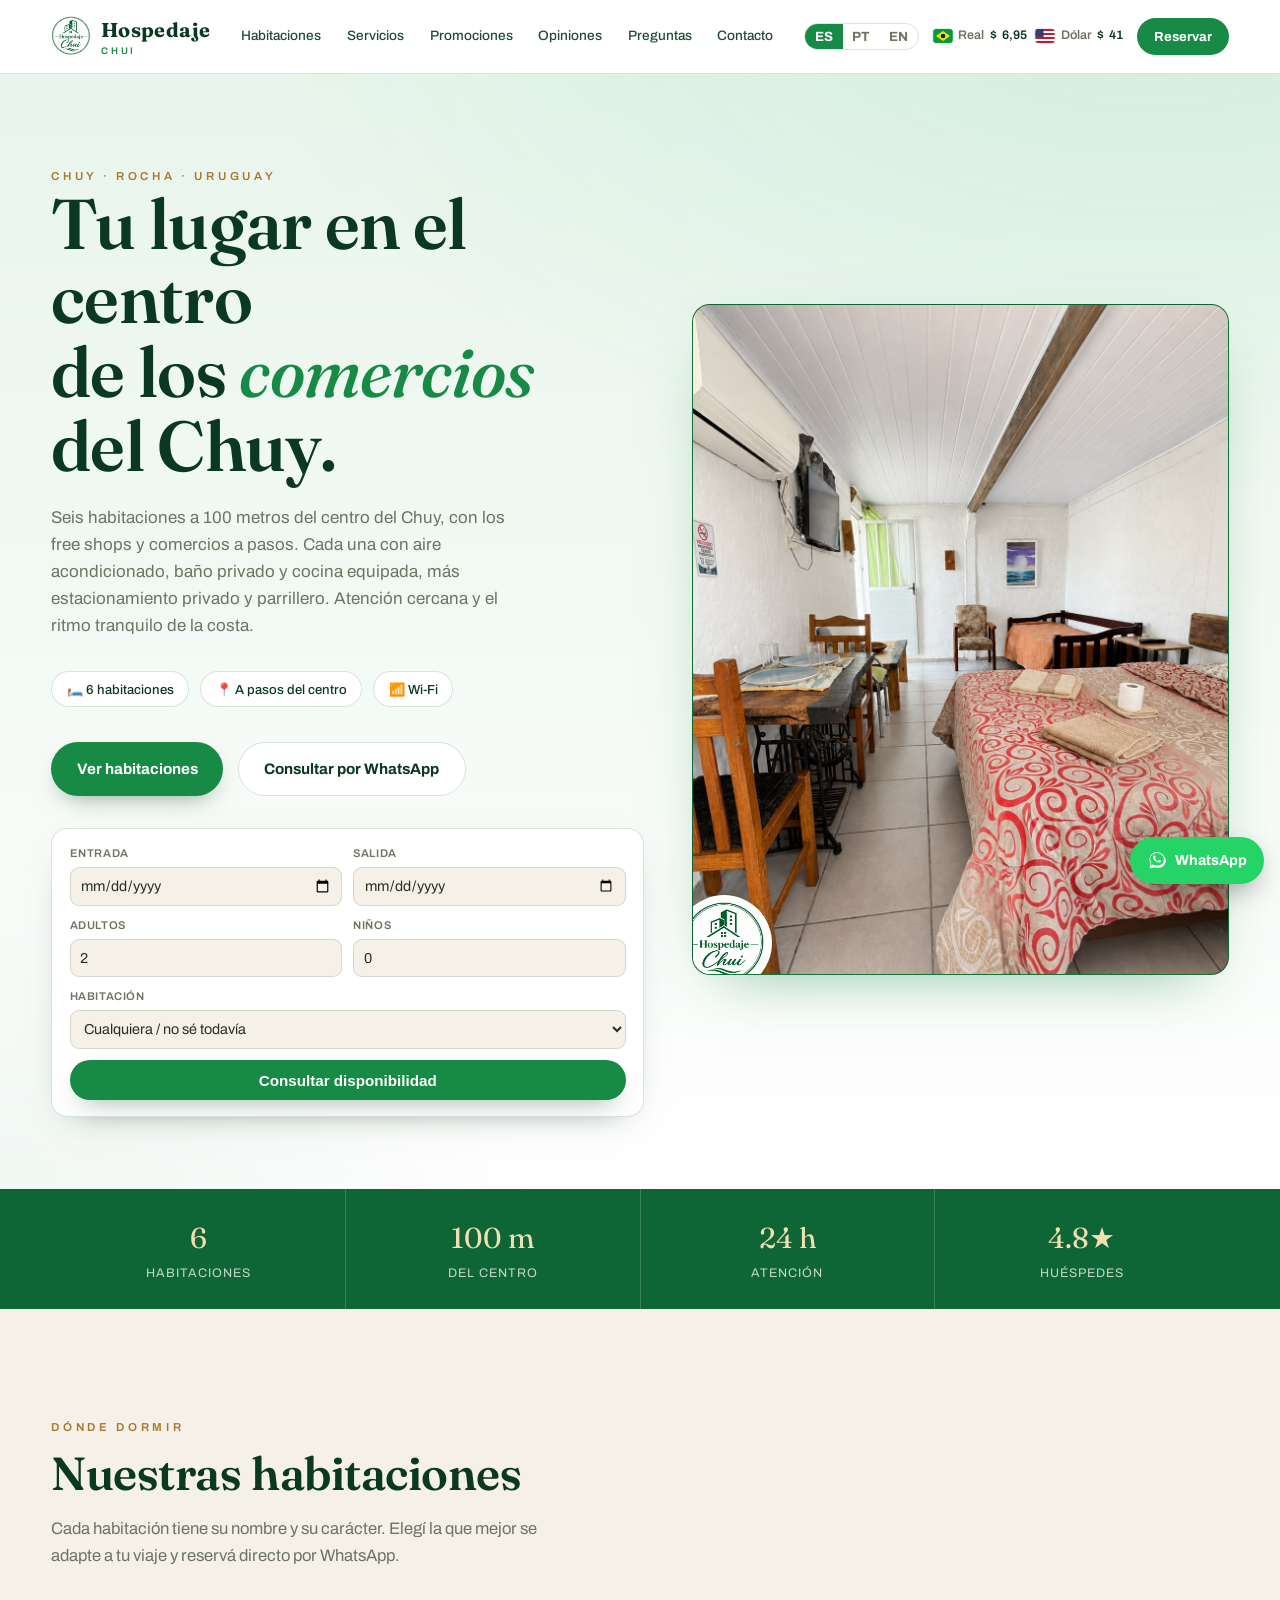
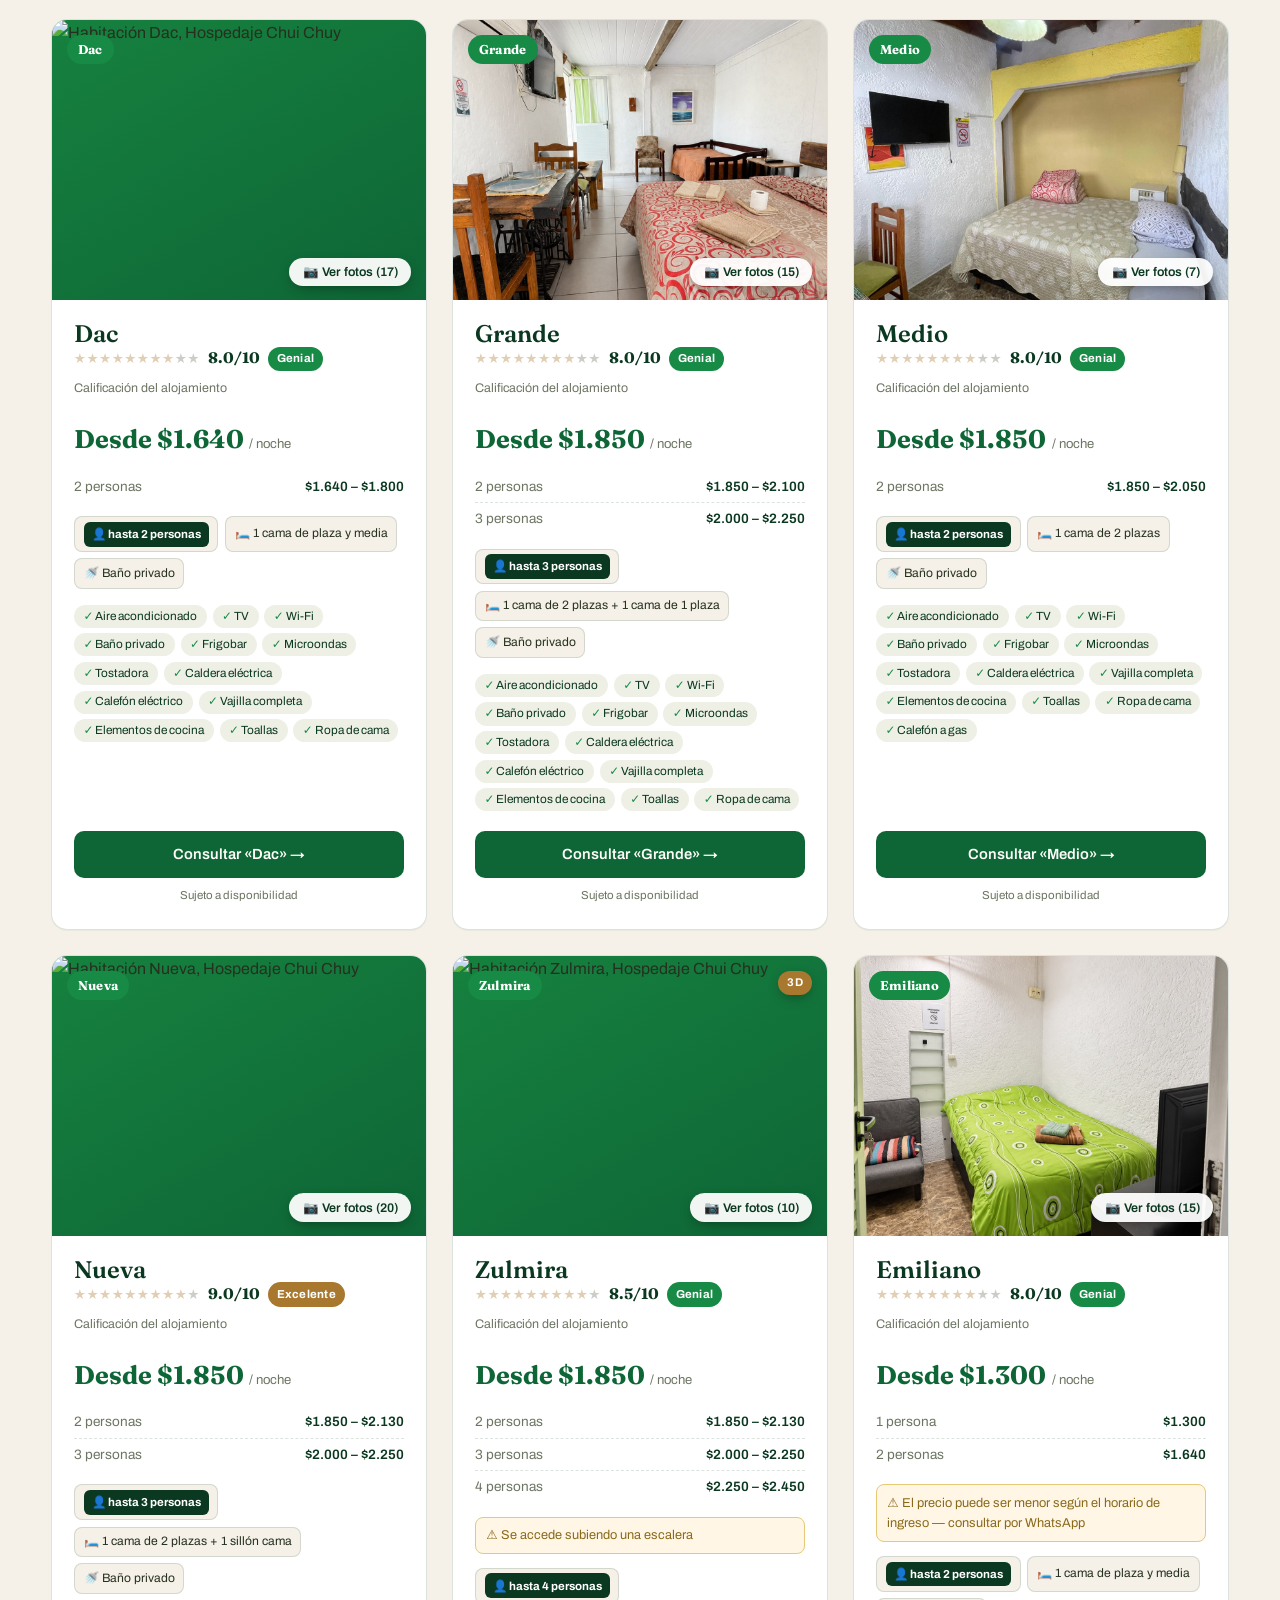
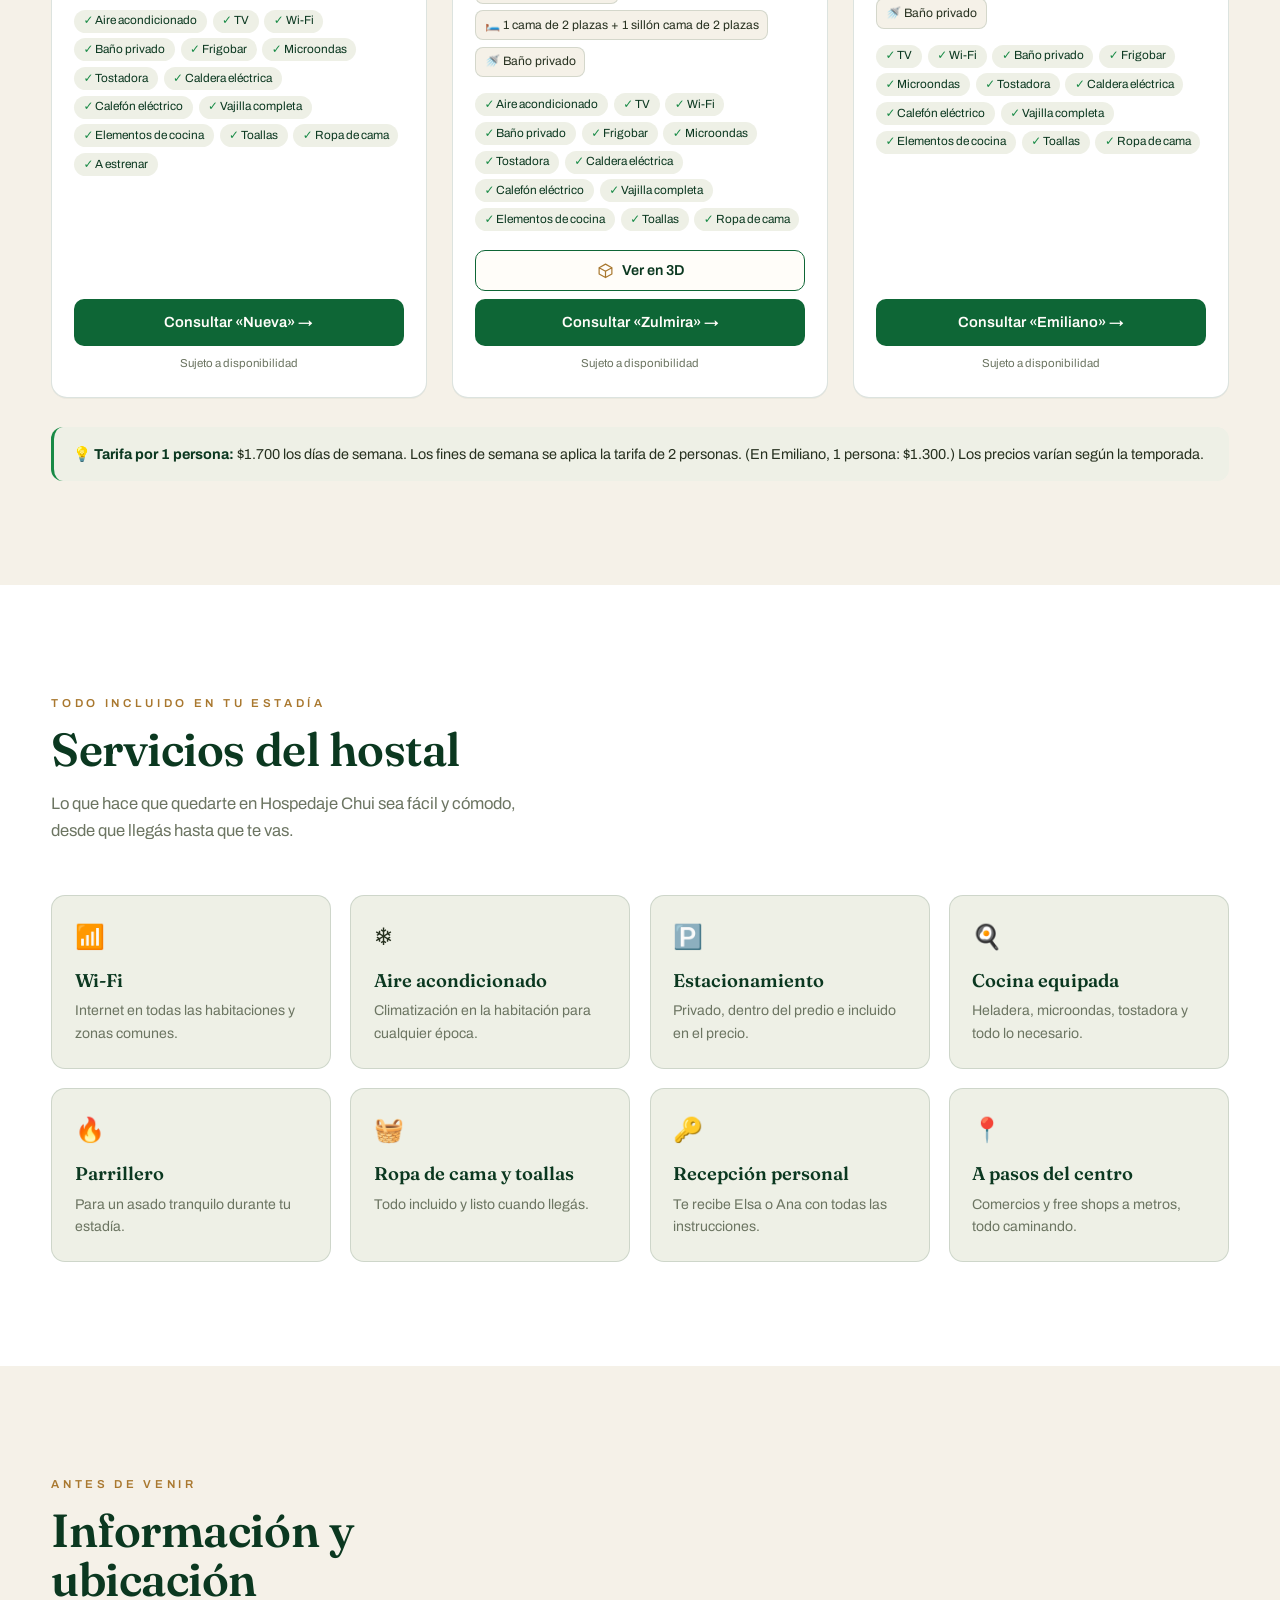
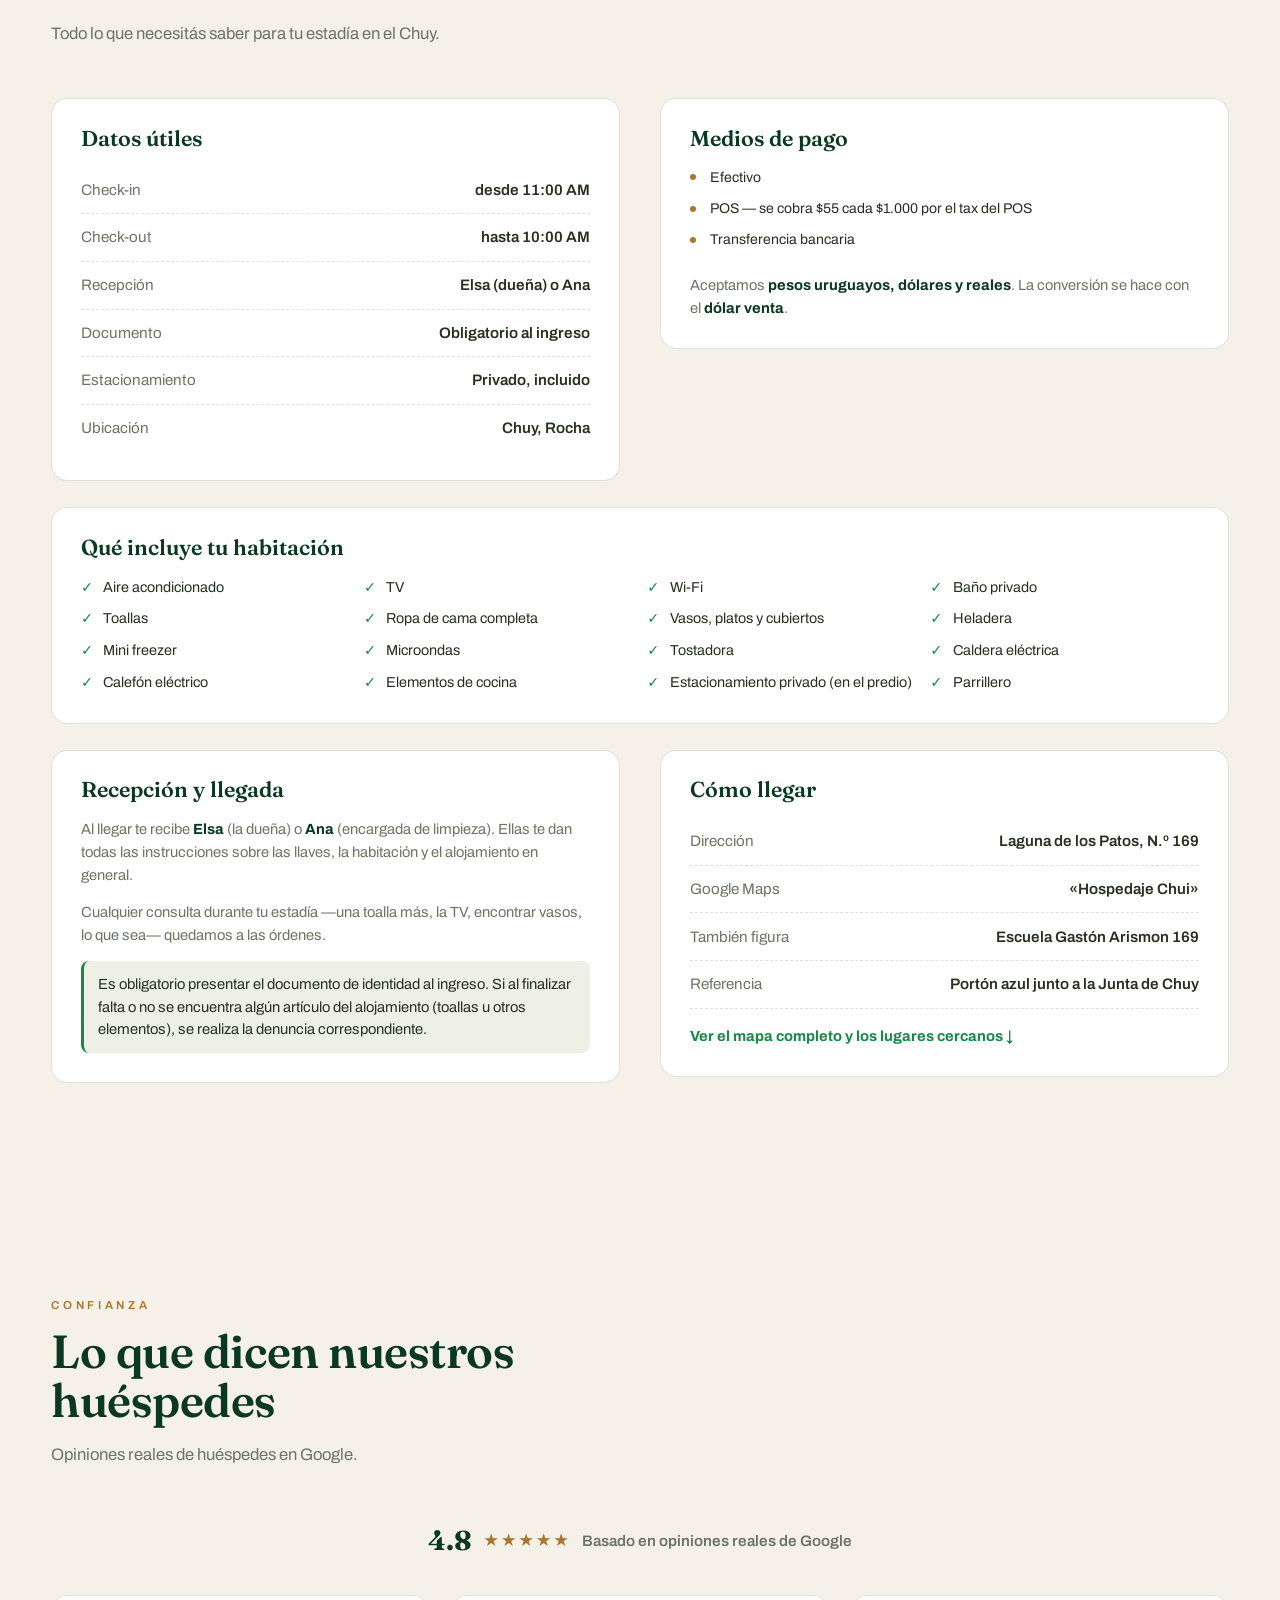
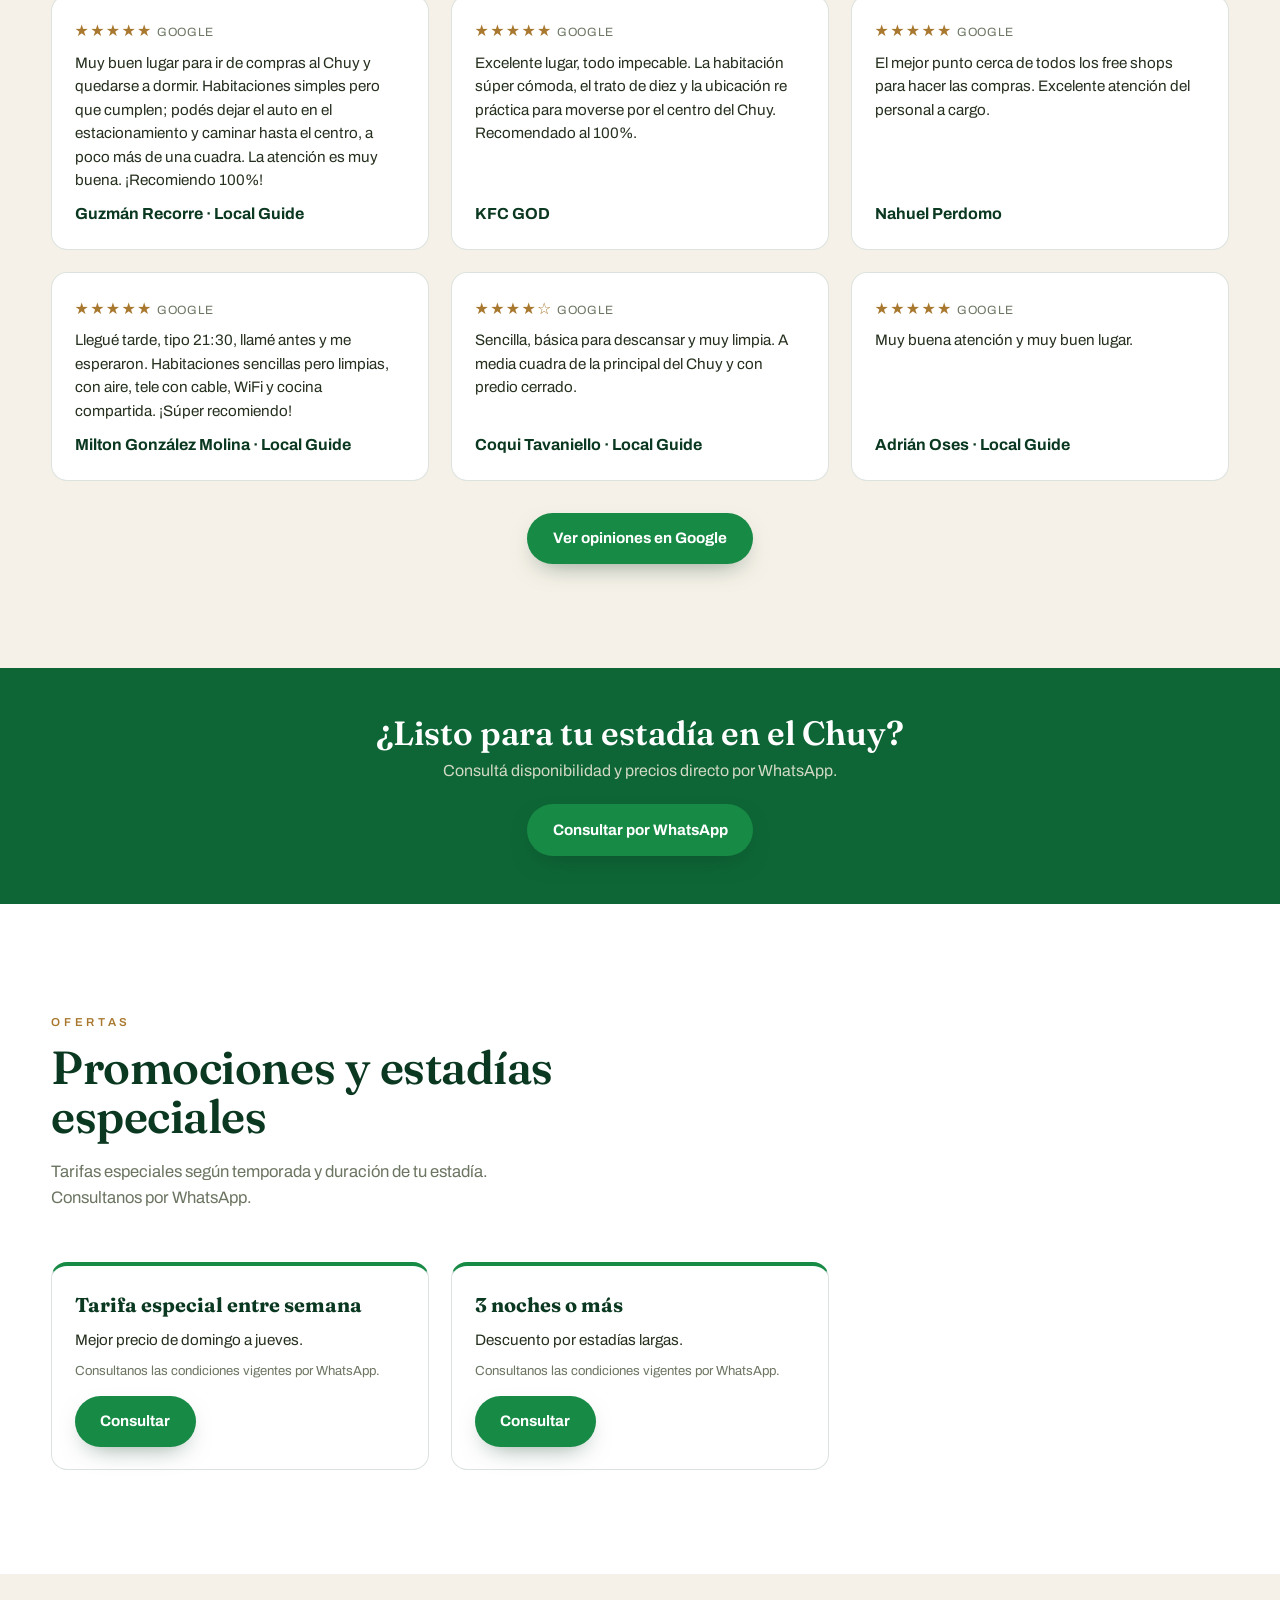
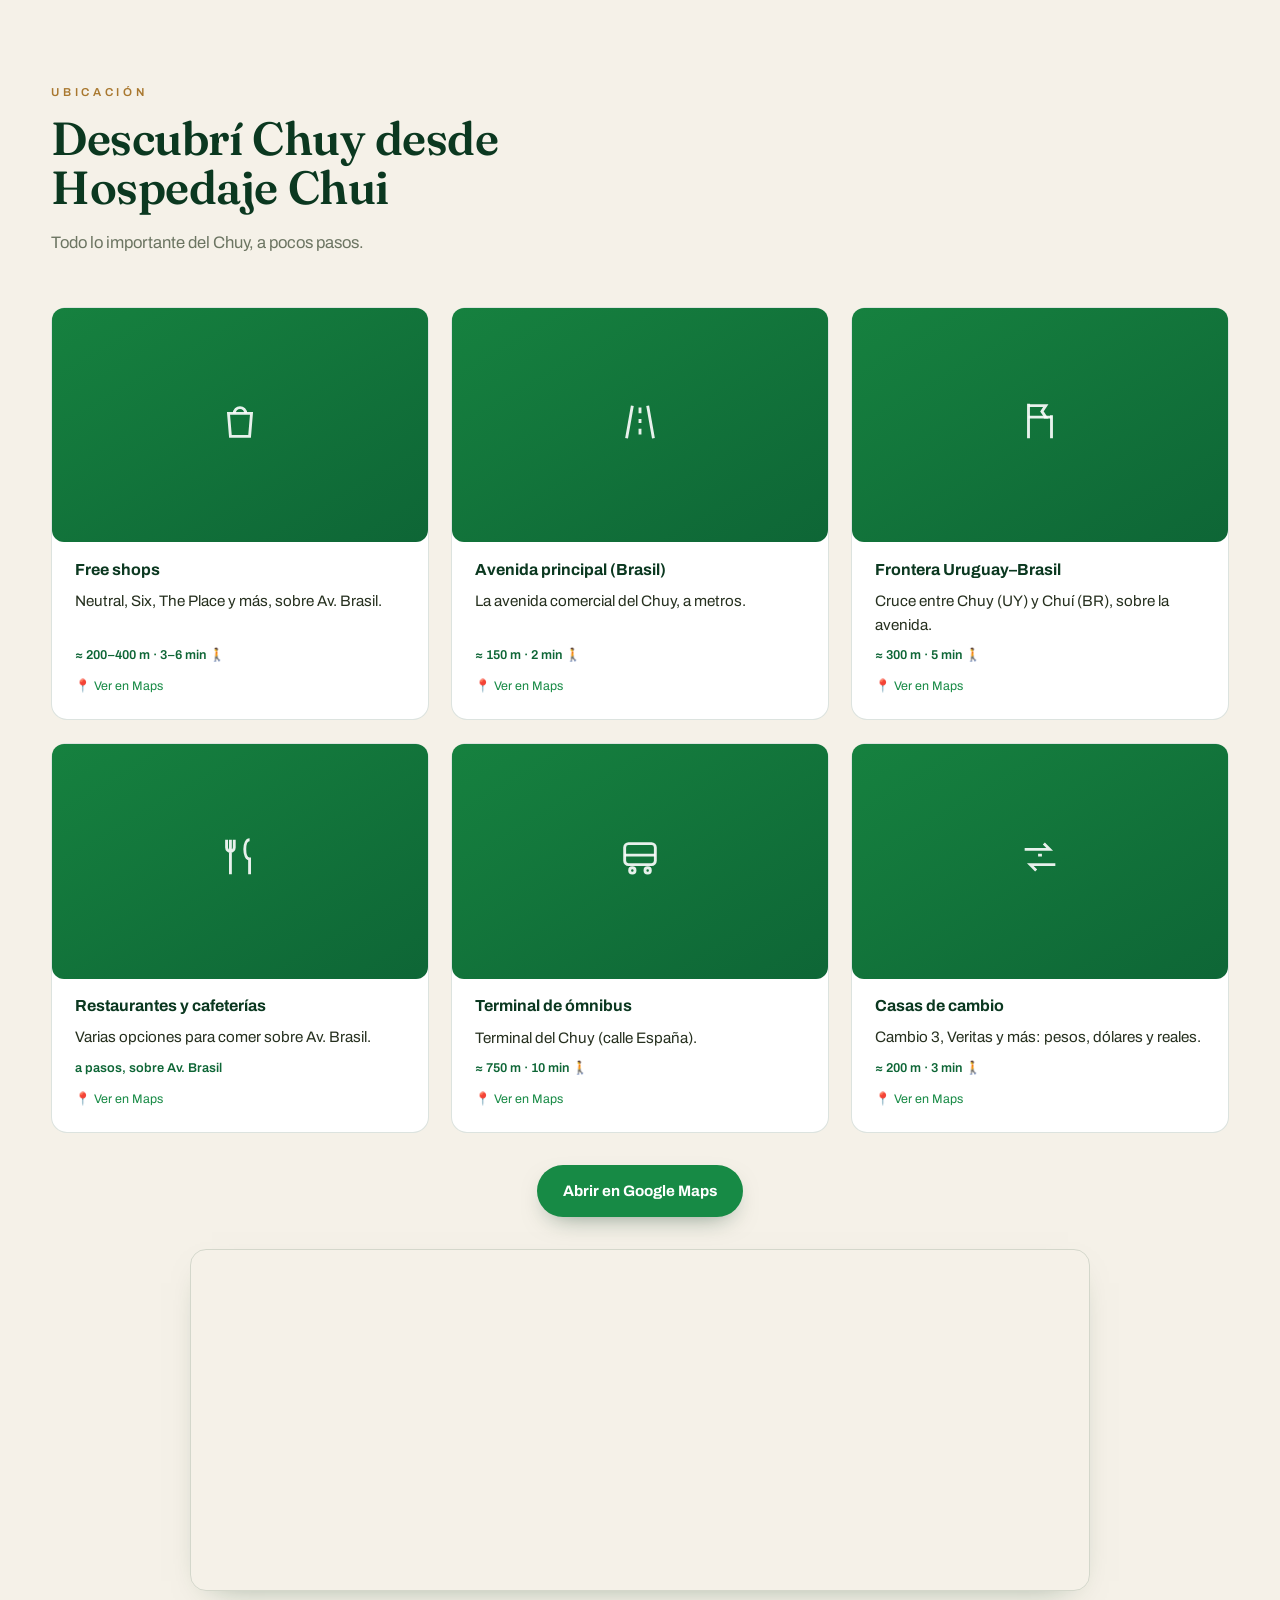
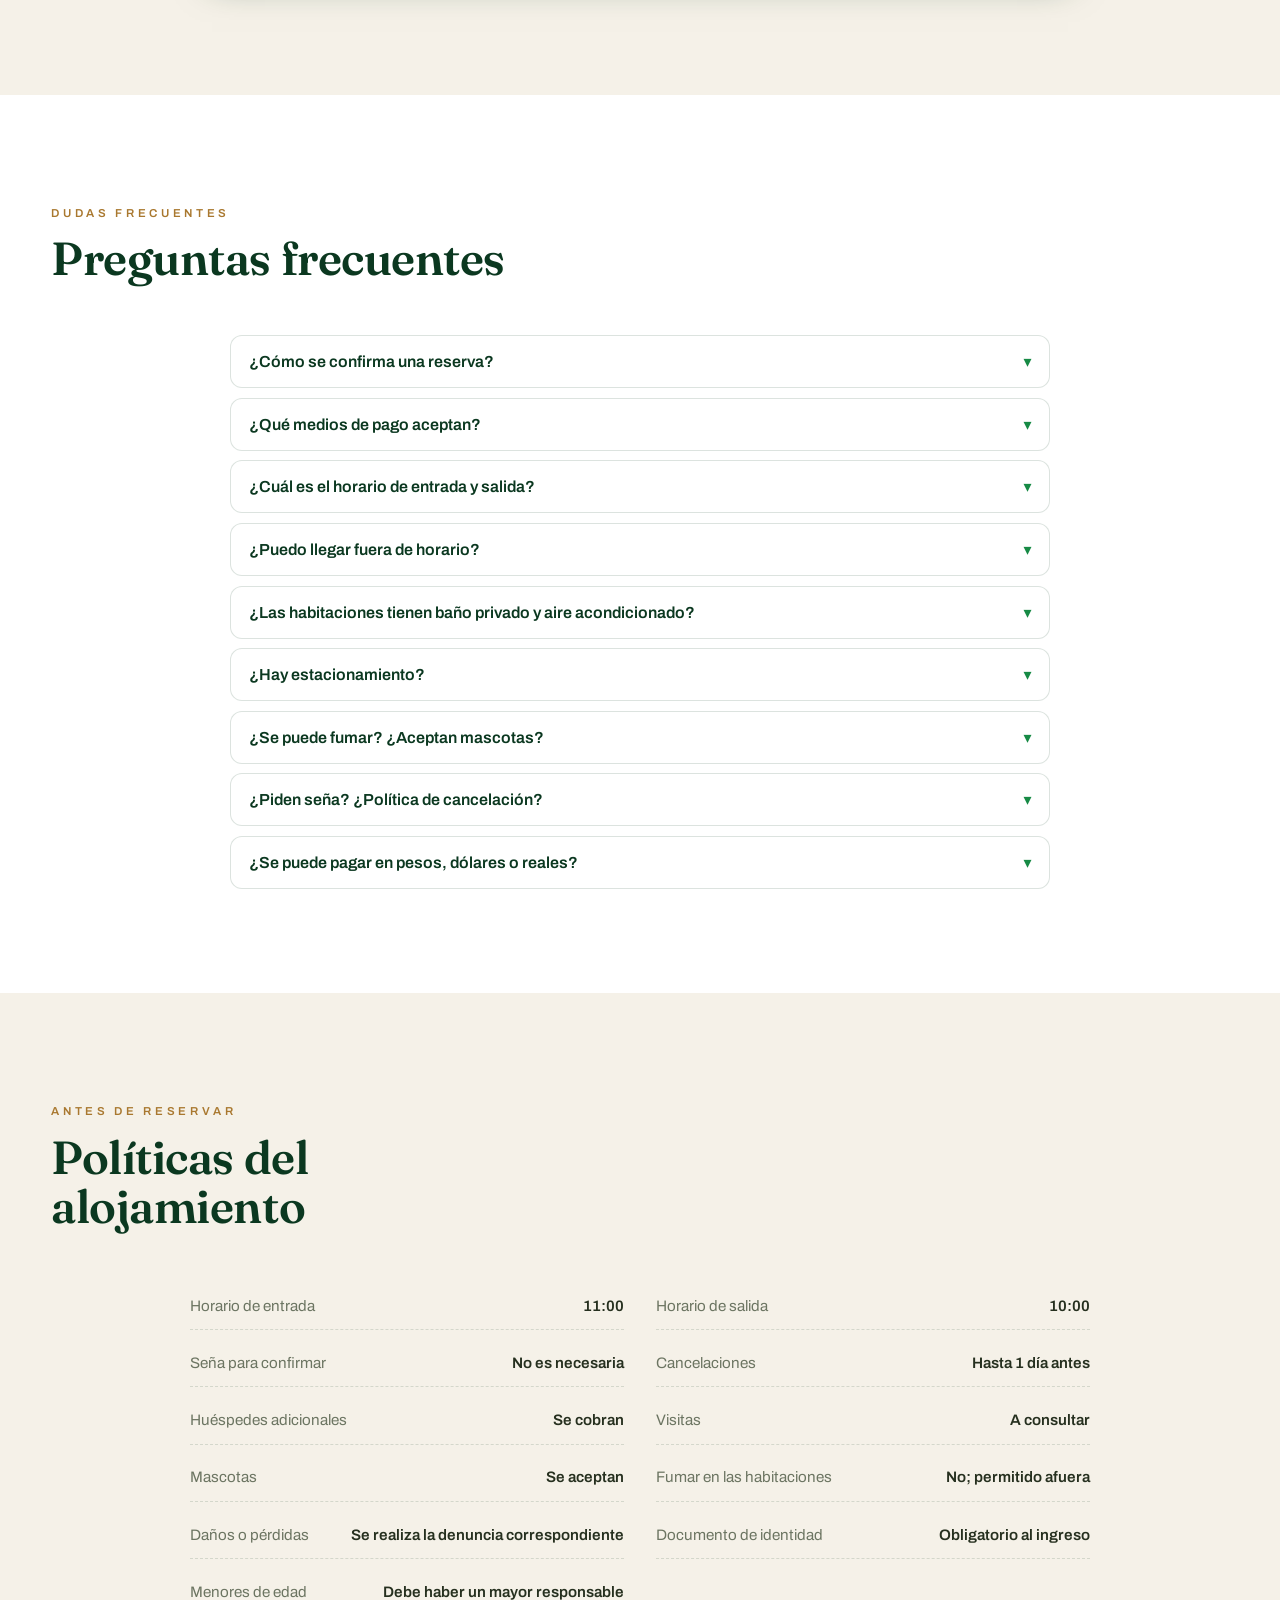
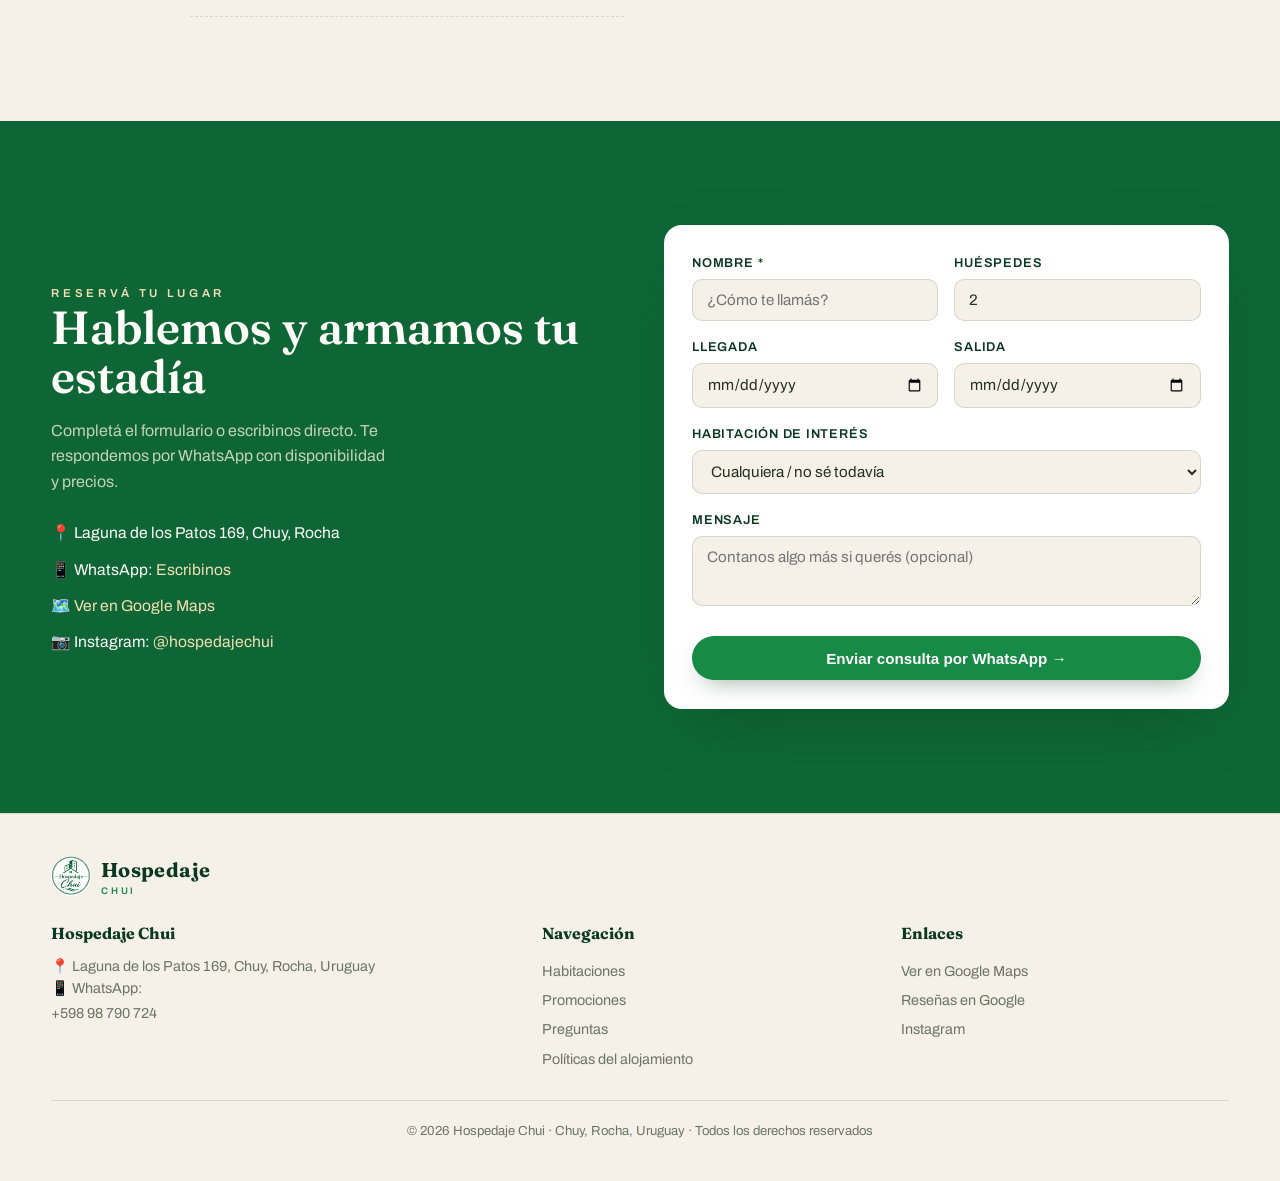
==== commit 86e3ae69: "Agrega el visor 3D del interior de Zulmira Integra la maqueta interactiva (carpeta zulmira-3d/, Thre" ====
--- a/hostal.html
+++ b/hostal.html
@@ -8,7 +8,7 @@
 <link rel="preconnect" href="https://fonts.gstatic.com" crossorigin>
 <link href="https://fonts.googleapis.com/css2?family=Fraunces:ital,opsz,wght@0,9..144,400;0,9..144,600;0,9..144,700;1,9..144,500&family=Archivo:wght@400;500;600;700&display=swap" rel="stylesheet">
 <meta name="description" content="Hospedaje Chui ofrece alojamiento en Chuy, Rocha, con habitaciones cómodas, baño privado, aire acondicionado y atención directa por WhatsApp.">
-<link rel="canonical" href="https://manuelfestaori-star.github.io/webeyo/hostal.html">
+<link rel="canonical" href="https://webdelhotelcom.github.io/hospedaje-chui/hostal.html">
 <meta name="theme-color" content="#0f7a38">
 <link rel="icon" href="fotos/logo-hospedaje-chui.png">
 <!-- Open Graph (para WhatsApp / Facebook) -->
@@ -17,13 +17,13 @@
 <meta property="og:title" content="Hospedaje Chui — Chuy, Rocha">
 <meta property="og:description" content="Alojamiento en el centro del Chuy: habitaciones con baño privado, aire acondicionado, estacionamiento y parrillero. Consultá por WhatsApp.">
 <meta property="og:locale" content="es_UY">
-<meta property="og:url" content="https://manuelfestaori-star.github.io/webeyo/hostal.html">
+<meta property="og:url" content="https://webdelhotelcom.github.io/hospedaje-chui/hostal.html">
 <!-- og:image editable: poné la URL de una foto (1200x630 recomendado) -->
-<meta property="og:image" content="https://manuelfestaori-star.github.io/webeyo/og-image.jpg">
+<meta property="og:image" content="https://webdelhotelcom.github.io/hospedaje-chui/og-image.jpg">
 <meta name="twitter:card" content="summary_large_image">
 <meta name="twitter:title" content="Hospedaje Chui — Chuy, Rocha">
 <meta name="twitter:description" content="Alojamiento en el centro del Chuy. Consultá disponibilidad por WhatsApp.">
-<meta name="twitter:image" content="https://manuelfestaori-star.github.io/webeyo/og-image.jpg">
+<meta name="twitter:image" content="https://webdelhotelcom.github.io/hospedaje-chui/og-image.jpg">
 <!-- Datos estructurados (solo info comprobada de la web) -->
 <script type="application/ld+json">
 {
@@ -31,9 +31,9 @@
   "@type": "LodgingBusiness",
   "name": "Hospedaje Chui",
   "description": "Alojamiento en Chuy, Rocha, con habitaciones cómodas, baño privado y aire acondicionado.",
-  "url": "https://manuelfestaori-star.github.io/webeyo/hostal.html",
+  "url": "https://webdelhotelcom.github.io/hospedaje-chui/hostal.html",
   "telephone": "+59898790724",
-  "image": "https://manuelfestaori-star.github.io/webeyo/og-image.jpg",
+  "image": "https://webdelhotelcom.github.io/hospedaje-chui/og-image.jpg",
   "address": {
     "@type": "PostalAddress",
     "streetAddress": "Laguna de los Patos 169",
@@ -284,6 +284,51 @@
     cursor:pointer;box-shadow:0 4px 14px -4px rgba(0,0,0,.45);transition:background .2s,transform .2s
   }
   .ver-fotos:hover{background:#fff;transform:translateY(-1px)}
+
+  /* ---------- VISOR 3D ---------- */
+  /* Botón secundario: comparte la forma del CTA de WhatsApp pero en versión
+     contorneada, para que nunca le compita al "Consultar" (que es el que
+     realmente convierte). El margin-top:auto se lo lleva este botón cuando
+     existe, así el par 3D + Consultar queda pegado al pie de la tarjeta. */
+  .room-3d{
+    margin-top:auto;display:inline-flex;align-items:center;justify-content:center;gap:.5rem;
+    background:var(--arena);color:var(--verde-profundo);border:1.5px solid var(--verde);
+    padding:.68rem;border-radius:10px;font-family:inherit;font-weight:600;font-size:.9rem;
+    cursor:pointer;transition:background .2s,border-color .2s,transform .2s
+  }
+  .room-3d svg{width:17px;height:17px;fill:none;stroke:var(--oro);stroke-width:1.7;stroke-linecap:round;stroke-linejoin:round}
+  .room-3d:hover{background:var(--mint);border-color:var(--verde-profundo);transform:translateY(-1px)}
+  .room-3d + .room-reservar{margin-top:.5rem}
+  .room-3d-tag{
+    position:absolute;top:.9rem;right:.9rem;z-index:3;
+    background:var(--oro);color:#fff;border-radius:999px;padding:.2rem .55rem;
+    font-size:.7rem;font-weight:700;letter-spacing:.06em;box-shadow:0 4px 14px -4px rgba(0,0,0,.45)
+  }
+  /* Mismo velo que la galería de fotos (.94): con menos opacidad la barra de
+     navegación clara del sitio se transparentaba justo detrás del título. */
+  .tour-modal{position:fixed;inset:0;z-index:110;background:rgba(8,30,18,.94);display:none;flex-direction:column;padding:1rem}
+  .tour-modal.open{display:flex}
+  .tour-top{display:flex;justify-content:space-between;align-items:center;gap:.8rem;color:#fff;padding:.2rem .1rem .7rem}
+  .tour-title{font-size:1rem;font-weight:700;letter-spacing:.01em}
+  .tour-title small{display:block;font-weight:400;font-size:.76rem;opacity:.75;letter-spacing:0}
+  .tour-actions{display:flex;align-items:center;gap:.7rem;flex:0 0 auto}
+  .tour-open{
+    color:#fff;text-decoration:none;font-size:.8rem;font-weight:600;
+    border:1px solid rgba(255,255,255,.4);border-radius:999px;padding:.35rem .8rem;transition:background .2s
+  }
+  .tour-open:hover{background:rgba(255,255,255,.16)}
+  .tour-close{background:none;border:0;color:#fff;font-size:2rem;cursor:pointer;line-height:1;padding:0 .4rem}
+  .tour-frame{flex:1;min-height:0;background:#182734;border-radius:14px;overflow:hidden}
+  .tour-frame iframe{width:100%;height:100%;border:0;display:block}
+  @media(max-width:600px){
+    .tour-modal{padding:.6rem}
+    .tour-title{font-size:.9rem}
+    /* La aclaración de "maqueta aproximada" NO se oculta en celular: adentro
+       del visor esa misma nota queda abajo de todo y hay que scrollear para
+       verla, así que el encabezado es el único lugar donde se lee siempre. */
+    .tour-title small{font-size:.7rem;line-height:1.35}
+    .tour-open{font-size:.74rem;padding:.3rem .65rem}
+  }
 
   /* ---------- CALIFICACIÓN POR HABITACIÓN (0-10 estrellitas) ---------- */
   .rating-row{display:flex;flex-wrap:wrap;align-items:center;gap:.5rem;margin-bottom:.9rem}
@@ -540,7 +585,7 @@
       <li><strong>Grande</strong> — hasta 3 personas, desde $1.850 la noche, baño privado.</li>
       <li><strong>Medio</strong> — hasta 2 personas, desde $1.850 la noche, baño privado.</li>
       <li><strong>Nueva</strong> — hasta 3 personas, desde $1.850 la noche, baño privado.</li>
-      <li><strong>Zulmira</strong> — hasta 4 personas, desde $1.850 la noche, baño privado (se accede subiendo una escalera).</li>
+      <li><strong>Zulmira</strong> — hasta 4 personas, desde $1.850 la noche, baño privado (se accede subiendo una escalera). <a href="zulmira-3d/">Ver el interior en 3D</a> — maqueta aproximada hecha a partir de las fotos reales.</li>
       <li><strong>Emiliano</strong> — hasta 2 personas, desde $1.300 la noche, baño privado, sin aire acondicionado.</li>
     </ul>
     <h2>Servicios</h2>
@@ -570,6 +615,27 @@
     <button class="lb-nav" onclick="navGaleria(1)" aria-label="Siguiente">›</button>
   </div>
   <div class="lb-thumbs" id="lbThumbs"></div>
+</div>
+
+<!-- MODAL DEL VISOR 3D -->
+<!-- El iframe nace SIN src a propósito: la maqueta pesa ~6 MB entre modelo y
+     texturas, así que solo se carga cuando el visitante toca "Ver en 3D".
+     Cargarla en cada visita gastaría datos de celular sin que nadie la pida. -->
+<div class="tour-modal" id="tourModal" role="dialog" aria-modal="true" aria-label="Visita en 3D">
+  <div class="tour-top">
+    <span class="tour-title" id="tourTitulo"></span>
+    <span class="tour-actions">
+      <a class="tour-open" id="tourOpen" href="#" target="_blank" rel="noopener" data-i18n="r_ver3d_full">Pantalla completa ↗</a>
+      <button class="tour-close" onclick="cerrarTour3D()" aria-label="Cerrar visita en 3D">×</button>
+    </span>
+  </div>
+  <div class="tour-frame">
+    <!-- Sin loading="lazy" a propósito: el iframe nace sin src, así que no hay
+         nada que diferir, y con lazy el navegador ignora el src que se le
+         asigna mientras el modal todavía está en display:none (se quedaba en
+         about:blank y el visor nunca aparecía). -->
+    <iframe id="tourFrame" title="Maqueta 3D del interior" allow="fullscreen" allowfullscreen></iframe>
+  </div>
 </div>
 
 <!-- MODAL DE OPINIONES POR HABITACIÓN -->
@@ -1142,6 +1208,10 @@
     tarifas:[ {personas:2, desde:1850, hasta:2130}, {personas:3, desde:2000, hasta:2250}, {personas:4, desde:2250, hasta:2450} ],
     calificacionPropia:8.5,
     aviso:"Se accede subiendo una escalera",
+    // Maqueta 3D del interior (carpeta zulmira-3d/). Es una recreación
+    // aproximada hecha a partir de las fotos reales, no un escaneo -- por eso
+    // el modal lo aclara abajo del visor.
+    tour3d:"zulmira-3d/",
     extras:[],
     fotos:[
       "fotos/img-053.jpg",
@@ -1297,10 +1367,21 @@
   const banoTxt = t('r_bath') + " " + (h.bano === 'privado' ? t('r_priv') : t('r_shared'));
   const msg = encodeURIComponent(t('wa_room').replace('{r}', h.nombre));
 
+  // Botón del visor 3D -- solo aparece en las habitaciones que tengan
+  // "tour3d" cargado, el resto de las tarjetas queda exactamente igual.
+  const btn3d = h.tour3d
+    ? `<button class="room-3d" onclick="abrirTour3D(${idx})" aria-label="${t('r_ver3d')} «${h.nombre}»">
+         <svg viewBox="0 0 24 24" aria-hidden="true"><path d="m12 3 9 5-9 5-9-5 9-5Zm-9 5v9l9 5 9-5V8M12 13v9"/></svg>
+         ${t('r_ver3d')}
+       </button>`
+    : "";
+  const tag3d = h.tour3d ? `<span class="room-3d-tag">3D</span>` : "";
+
   grid.insertAdjacentHTML("beforeend", `
     <article class="room">
       <div class="room-photo">
         <span class="room-tag">${h.nombre}</span>
+        ${tag3d}
         ${btnFotos}
         ${foto}
       </div>
@@ -1316,6 +1397,7 @@
           <span class="spec">🚿 ${banoTxt}</span>
         </div>
         <div class="amen-tags">${amen}</div>
+        ${btn3d}
         <a class="room-reservar" href="${waBase}${msg}" target="_blank" rel="noopener">${t('r_consultar')} «${h.nombre}» →</a>
         <div class="disp">${t('r_sujeto')}</div>
       </div>
@@ -1395,6 +1477,35 @@
     : `<p class="rating-empty">${t('res_sin')}</p>`;
   resModal.classList.add("open"); document.body.style.overflow="hidden";
 }
+// ---------- Visita 3D (maqueta del interior) ----------
+const tourModal = document.getElementById("tourModal");
+const tourFrame = document.getElementById("tourFrame");
+function abrirTour3D(roomIdx){
+  const h = HABITACIONES[roomIdx];
+  if(!h || !h.tour3d) return;
+  document.getElementById("tourTitulo").innerHTML =
+    `${h.nombre} — ${t('r_ver3d')}<small>${t('r_ver3d_nota')}</small>`;
+  document.getElementById("tourOpen").href = h.tour3d;
+  tourModal.classList.add("open");
+  document.body.style.overflow = "hidden";
+  // El src se asigna DESPUÉS de abrir el modal: con el contenedor todavía en
+  // display:none el iframe no tiene tamaño y el visor arrancaría con un canvas
+  // de 0px (y con loading="lazy" ni siquiera llegaba a cargar).
+  tourFrame.src = h.tour3d + "?embed=1";
+}
+function cerrarTour3D(){
+  tourModal.classList.remove("open");
+  document.body.style.overflow="";
+  // Descargar el iframe no es solo prolijidad: con el modal en display:none el
+  // navegador SIGUE ejecutando el requestAnimationFrame del visor (medido: 52
+  // frames en un segundo con el modal ya cerrado), o sea que la maqueta se
+  // renderiza invisible gastando batería y reteniendo un contexto WebGL. Al
+  // reabrir se reinicia desde la caché del navegador, sin volver a descargar.
+  tourFrame.removeAttribute("src");
+}
+tourModal.addEventListener("click", e=>{ if(e.target===tourModal) cerrarTour3D(); });
+document.addEventListener("keydown", e=>{ if(tourModal.classList.contains("open") && e.key==="Escape") cerrarTour3D(); });
+
 function cerrarResenas(){ resModal.classList.remove("open"); document.body.style.overflow=""; }
 resModal.addEventListener("click", e=>{ if(e.target===resModal) cerrarResenas(); });
 document.addEventListener("keydown", e=>{ if(resModal.classList.contains("open") && e.key==="Escape") cerrarResenas(); });
@@ -1524,6 +1635,7 @@
     foot_nav:"Navegación", foot_links:"Enlaces", foot_rights:"Todos los derechos reservados",
     wa_float:"WhatsApp",
     r_alt:"Habitación", r_foto:"Foto de la habitación", r_verfotos:"Ver fotos", r_from:"Desde", r_1p:"1 persona", r_pers:"personas", r_upto:"hasta", r_bath:"Baño", r_priv:"privado", r_shared:"compartido", r_night:"noche", r_consultar:"Consultar", r_sujeto:"Sujeto a disponibilidad",
+    r_ver3d:"Ver en 3D", r_ver3d_full:"Pantalla completa ↗", r_ver3d_nota:"Maqueta aproximada hecha a partir de las fotos reales",
     res_sin:"Todavía no hay opiniones", res_ver:"Ver opiniones", res_titulo:"Opiniones de {r}", res_op_sing:"opinión", res_op_pl:"opiniones", res_propia:"Calificación del alojamiento",
     res_muymal:"Muy mal", res_mal:"Mal", res_regular:"Regular", res_bien:"Bien", res_bueno:"Bueno", res_genial:"Genial", res_excelente:"Excelente",
     wa_room:"Hola Hospedaje Chui! Me interesa la habitación \"{r}\". ¿Tienen disponibilidad?",
@@ -1571,6 +1683,7 @@
     foot_nav:"Navegação", foot_links:"Links", foot_rights:"Todos os direitos reservados",
     wa_float:"WhatsApp",
     r_alt:"Quarto", r_foto:"Foto do quarto", r_verfotos:"Ver fotos", r_from:"A partir de", r_1p:"1 pessoa", r_pers:"pessoas", r_upto:"até", r_bath:"Banheiro", r_priv:"privativo", r_shared:"compartilhado", r_night:"noite", r_consultar:"Consultar", r_sujeto:"Sujeito a disponibilidade",
+    r_ver3d:"Ver em 3D", r_ver3d_full:"Tela cheia ↗", r_ver3d_nota:"Maquete aproximada feita a partir das fotos reais",
     res_sin:"Ainda não há avaliações", res_ver:"Ver avaliações", res_titulo:"Avaliações de {r}", res_op_sing:"avaliação", res_op_pl:"avaliações", res_propia:"Avaliação do alojamento",
     res_muymal:"Muito ruim", res_mal:"Ruim", res_regular:"Regular", res_bien:"Bom", res_bueno:"Muito bom", res_genial:"Ótimo", res_excelente:"Excelente",
     wa_room:"Olá Hospedaje Chui! Tenho interesse no quarto \"{r}\". Têm disponibilidade?",
@@ -1618,6 +1731,7 @@
     foot_nav:"Navigation", foot_links:"Links", foot_rights:"All rights reserved",
     wa_float:"WhatsApp",
     r_alt:"Room", r_foto:"Room photo", r_verfotos:"View photos", r_from:"From", r_1p:"1 person", r_pers:"people", r_upto:"up to", r_bath:"Bathroom", r_priv:"private", r_shared:"shared", r_night:"night", r_consultar:"Ask about", r_sujeto:"Subject to availability",
+    r_ver3d:"View in 3D", r_ver3d_full:"Full screen ↗", r_ver3d_nota:"Approximate model built from the real photos",
     res_sin:"No reviews yet", res_ver:"See reviews", res_titulo:"Reviews of {r}", res_op_sing:"review", res_op_pl:"reviews", res_propia:"Property's own rating",
     res_muymal:"Very bad", res_mal:"Bad", res_regular:"Average", res_bien:"Good", res_bueno:"Very good", res_genial:"Great", res_excelente:"Excellent",
     wa_room:"Hello Hospedaje Chui! I'm interested in the \"{r}\" room. Do you have availability?",
